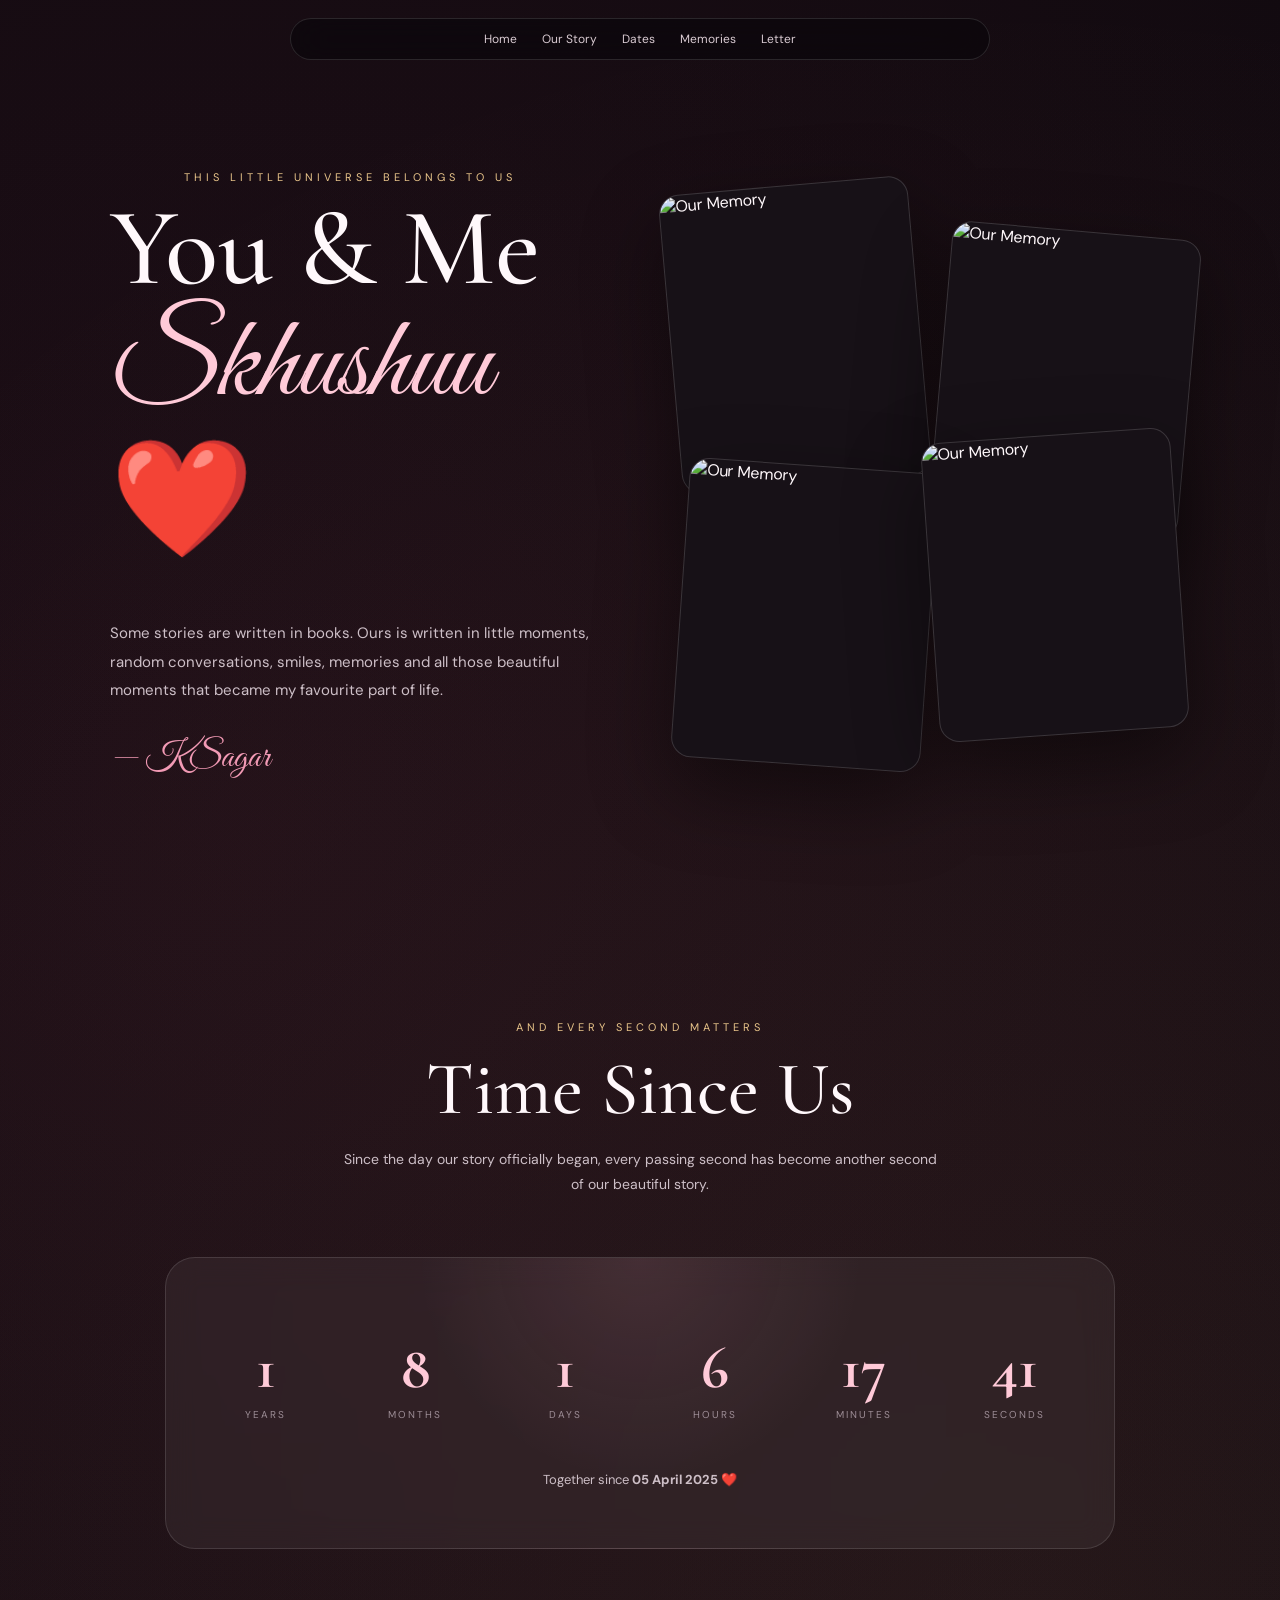
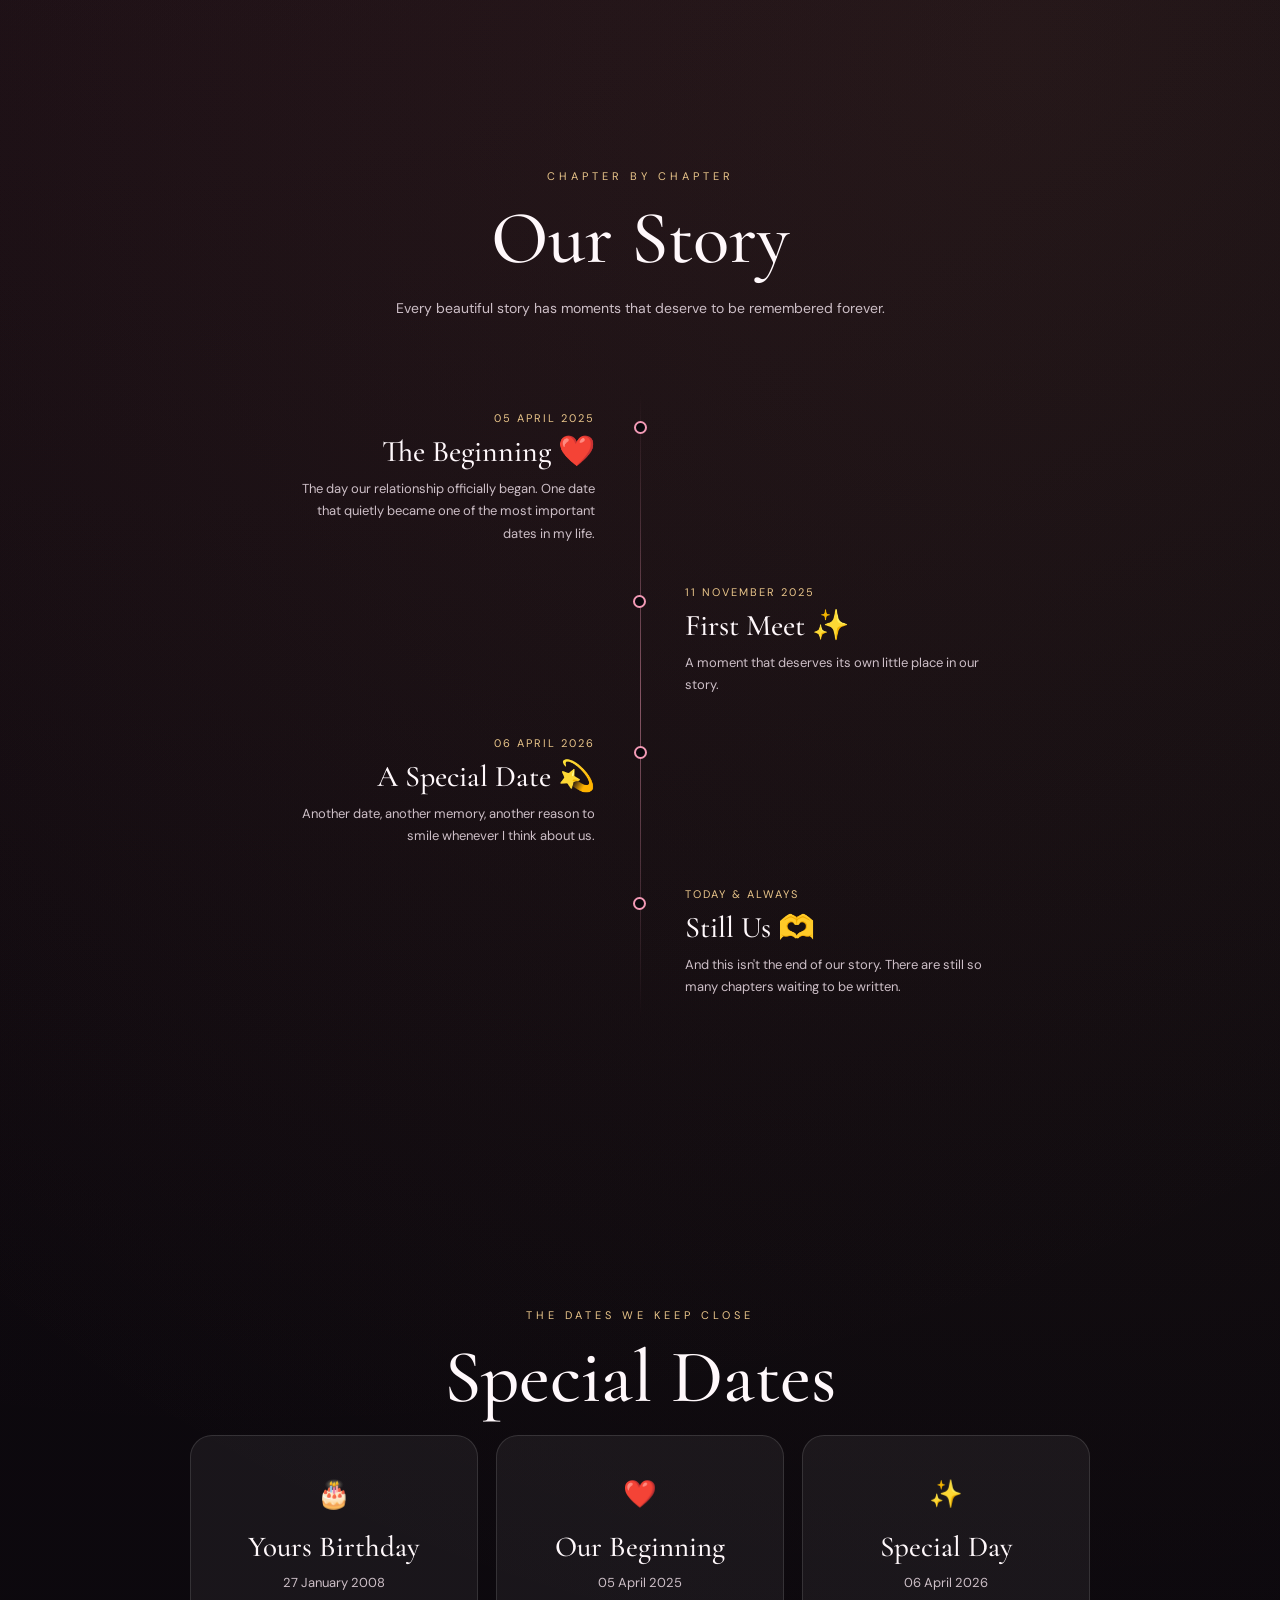
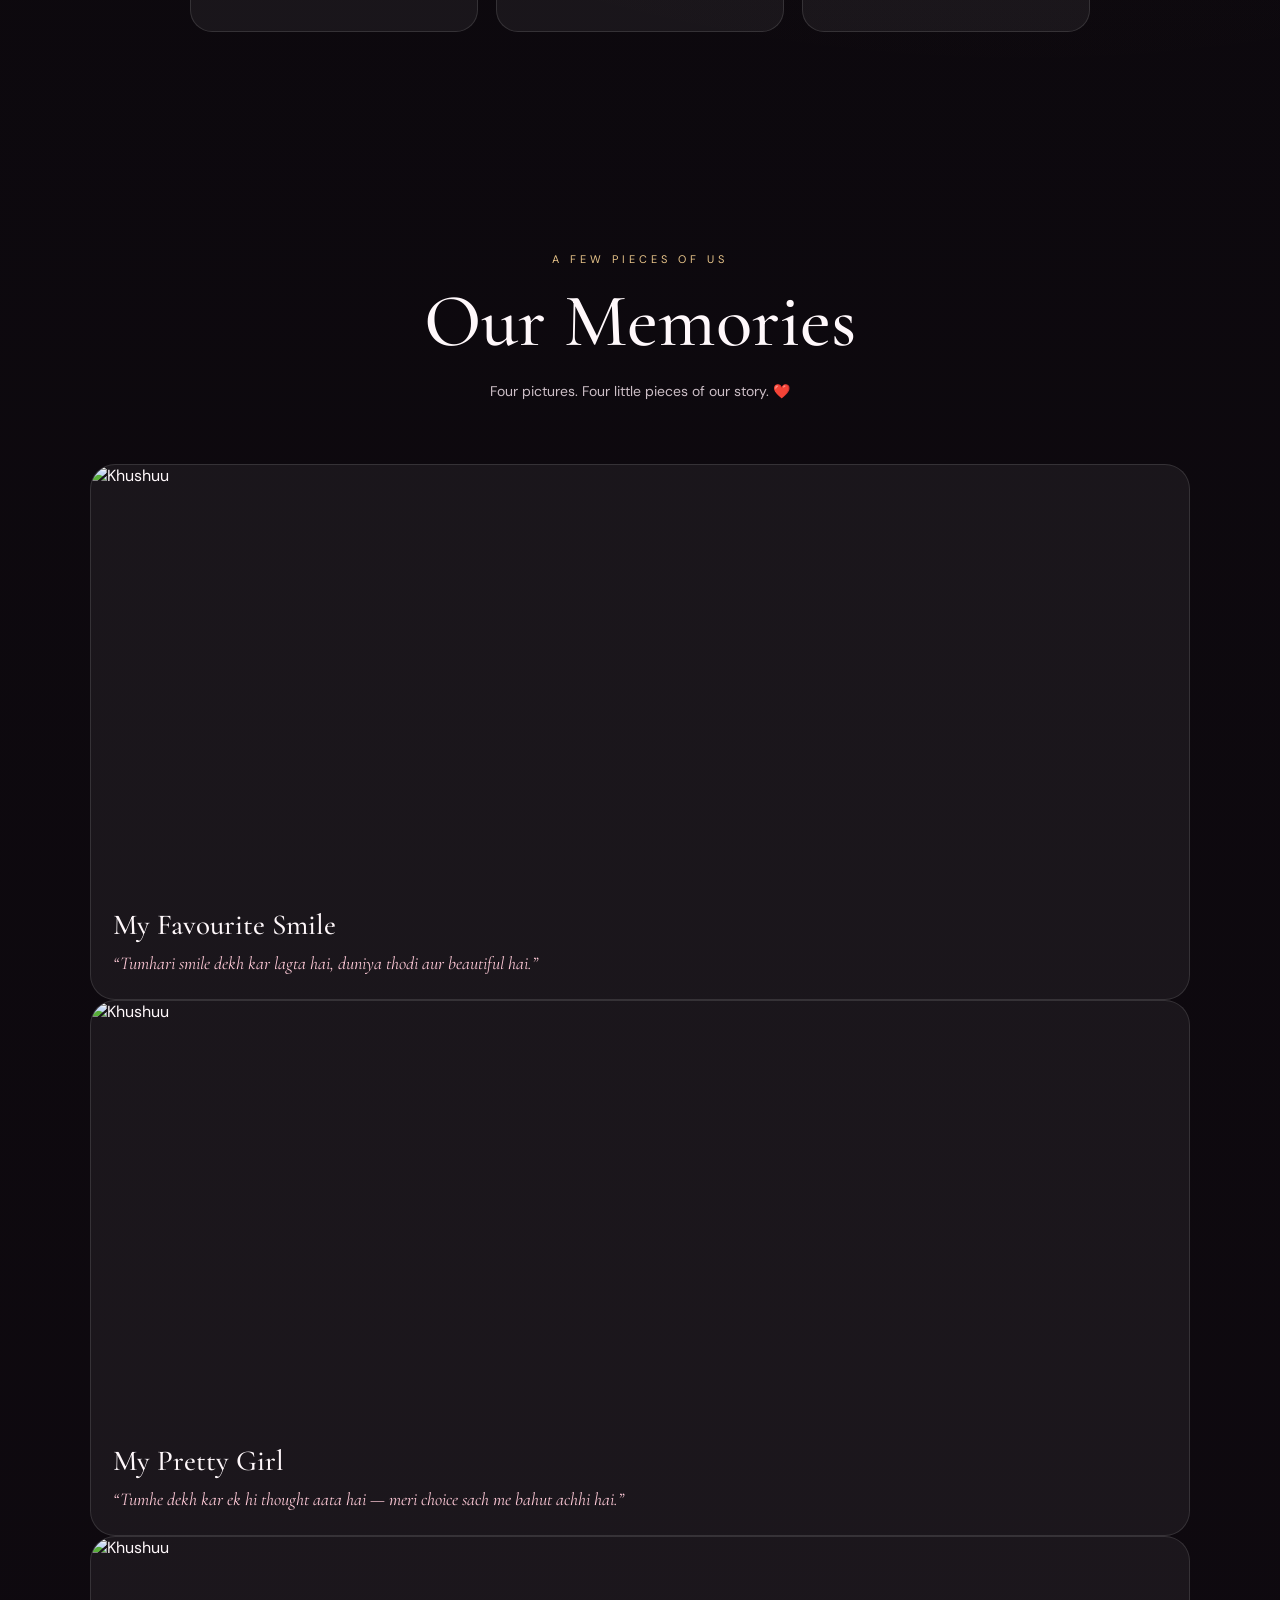
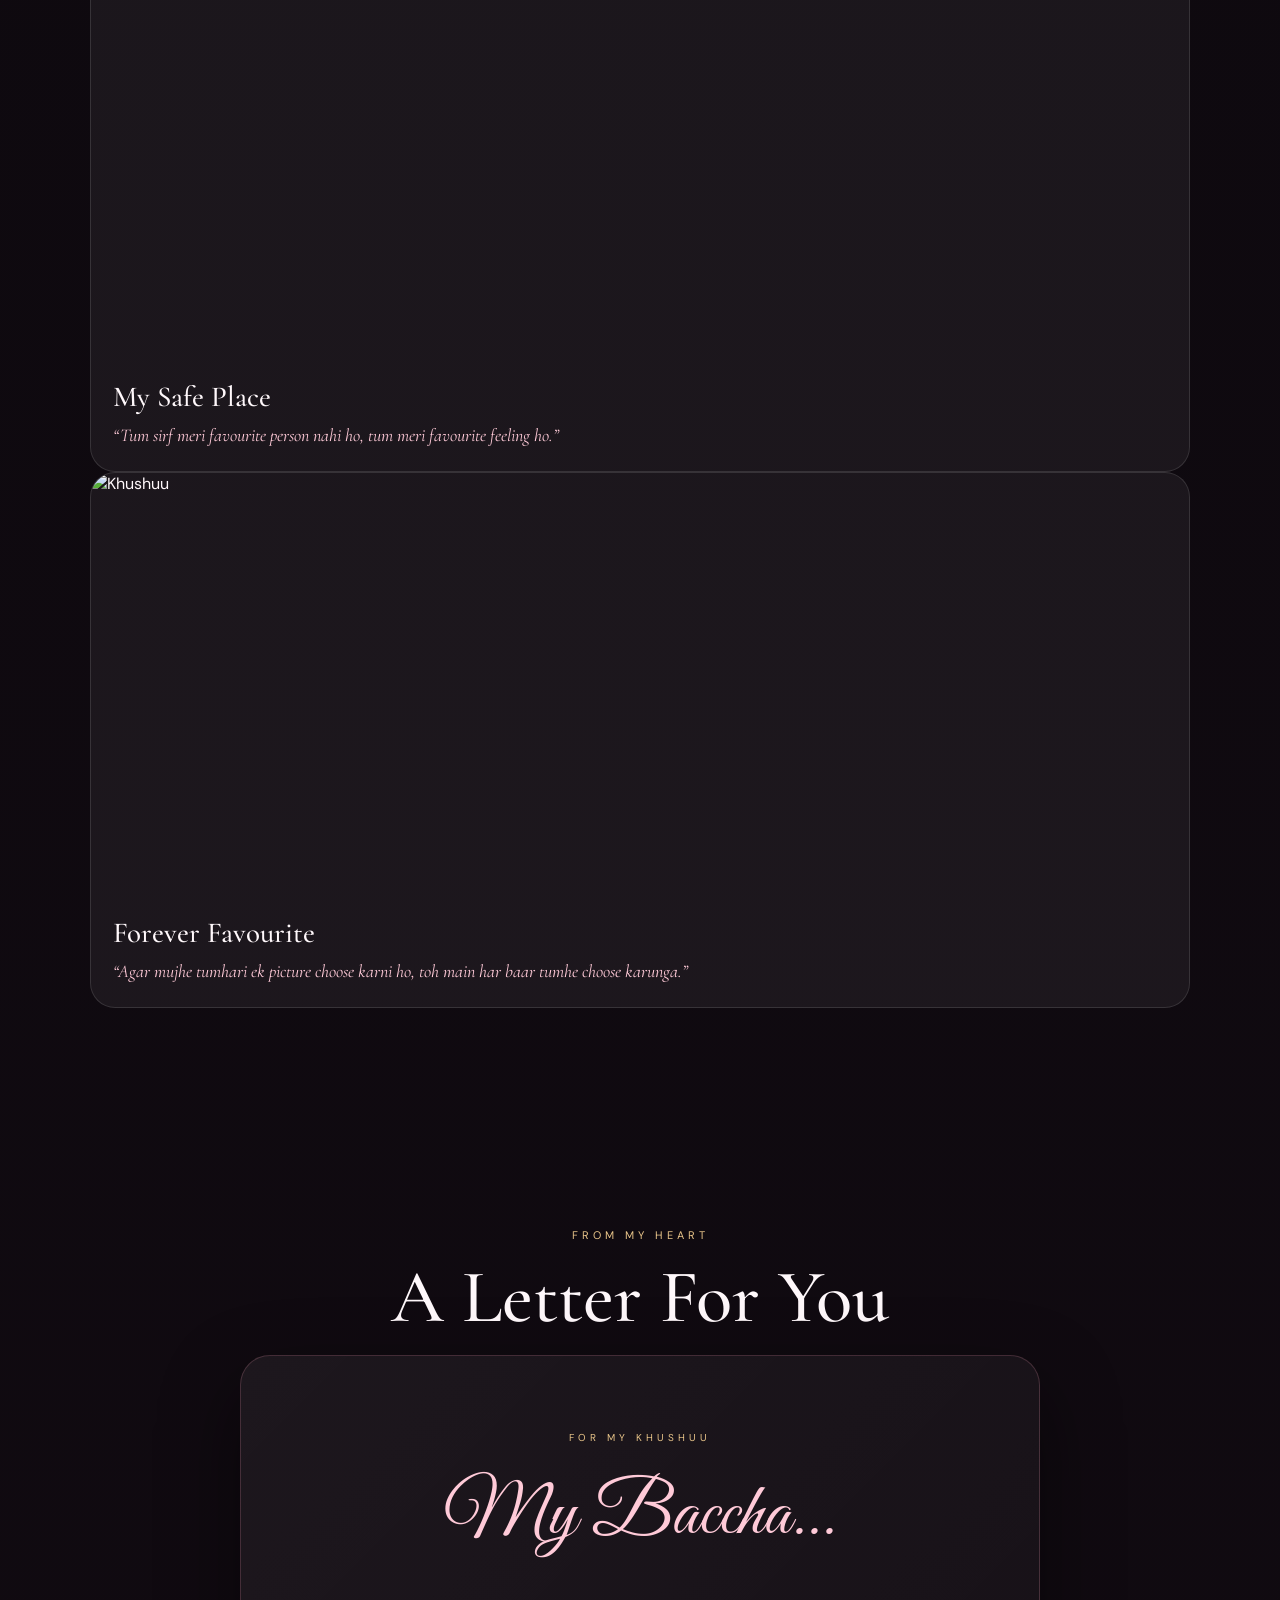
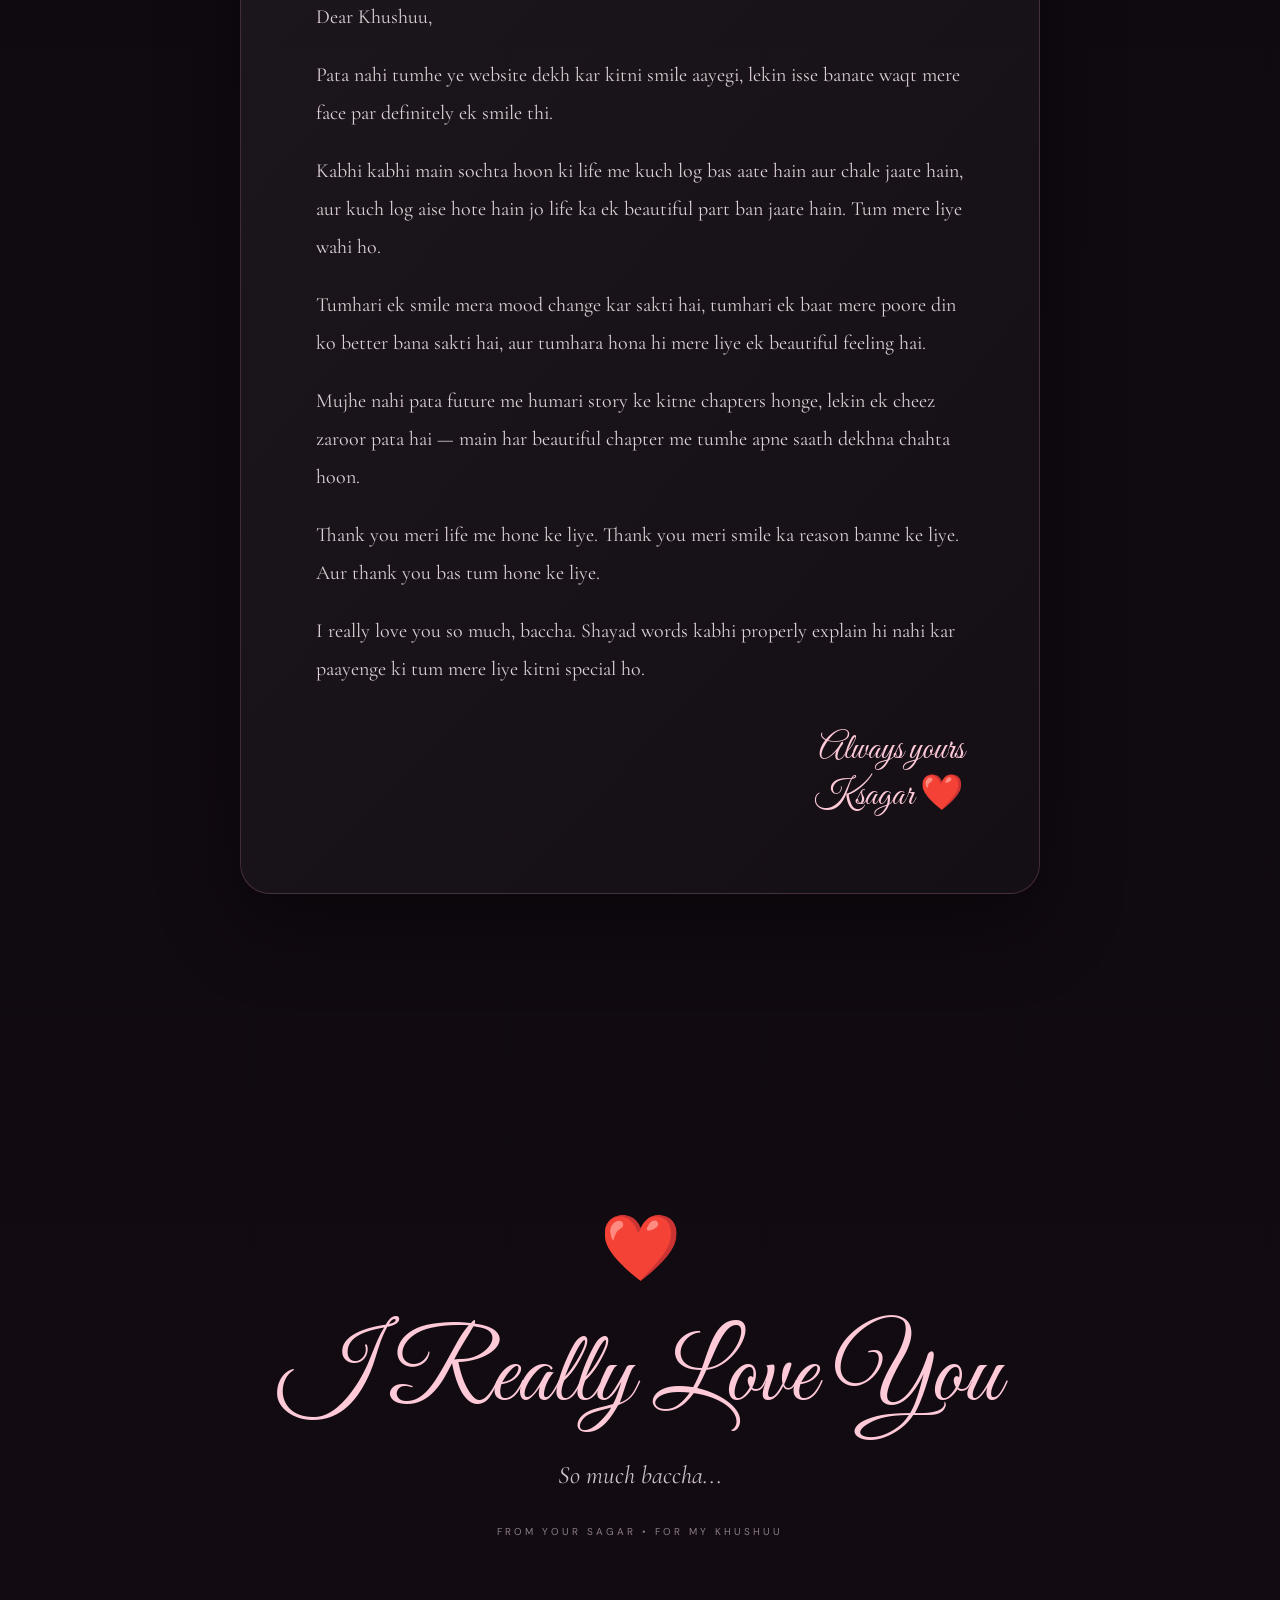
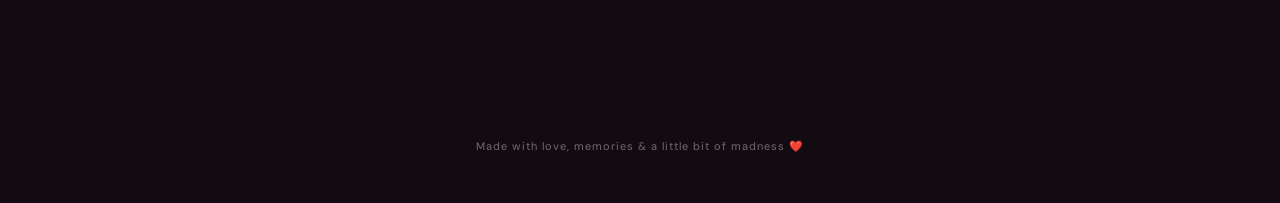
==== index.html @ 56906d55 "Add files via upload" ====
<!DOCTYPE html>
<html lang="en">
<head>
    <meta charset="UTF-8">
    <meta name="viewport" content="width=device-width, initial-scale=1.0">

    <title>For My Khushuu ❤️</title>

    <link rel="preconnect" href="https://fonts.googleapis.com">
    <link rel="preconnect" href="https://fonts.gstatic.com" crossorigin>

    <link href="https://fonts.googleapis.com/css2?family=Cormorant+Garamond:wght@400;500;600;700&family=DM+Sans:wght@300;400;500;600&family=Great+Vibes&display=swap" rel="stylesheet">

    <link rel="stylesheet" href="style.css">
</head>

<body>

    <!-- Opening Screen -->
    <div id="opening">

        <div class="opening-content">

            <div class="small-line">
                A little surprise for you
            </div>

            <h1>For My Khushuu</h1>

            <p>From your Sagar ❤️</p>

            <div class="opening-heart">
                ♥
            </div>

            <small>
                Made with all my heart...
            </small>

        </div>

    </div>


    <!-- Floating Hearts -->
    <div id="hearts"></div>


    <!-- Navigation -->
    <nav>

        <a href="#home">Home</a>
        <a href="#story">Our Story</a>
        <a href="#dates">Dates</a>
        <a href="#memories">Memories</a>
        <a href="#letter">Letter</a>

    </nav>


    <!-- HERO -->
    <section class="hero" id="home">

        <div class="container hero-grid">

            <div class="hero-text">

                <div class="eyebrow">
                    This little universe belongs to us
                </div>

                <h2>
                    You & Me
                    <span>Skhushuu ❤️</span>
                </h2>

                <p>
                    Some stories are written in books.
                    Ours is written in little moments,
                    random conversations, smiles, memories
                    and all those beautiful moments that
                    became my favourite part of life.
                </p>

                <div class="signature">
                    — KSagar
                </div>

            </div>


            <!-- Four Photos -->
            <div class="photo-collage">

                <div class="photo-card photo-one">
                    <img src="photo1.jpg" alt="Our Memory">
                </div>

                <div class="photo-card photo-two">
                    <img src="photo2.jpg" alt="Our Memory">
                </div>

                <div class="photo-card photo-three">
                    <img src="photo3.jpg" alt="Our Memory">
                </div>

                <div class="photo-card photo-four">
                    <img src="photo4.jpg" alt="Our Memory">
                </div>

            </div>

        </div>

    </section>


    <!-- COUNTER -->
    <section class="counter-section">

        <div class="container">

            <div class="eyebrow">
                And every second matters
            </div>

            <h2 class="section-title">
                Time Since Us
            </h2>

            <p class="section-description">
                Since the day our story officially began,
                every passing second has become another
                second of our beautiful story.
            </p>


            <div class="counter-box">

                <div class="counter">

                    <div class="counter-item">
                        <strong id="years">0</strong>
                        <span>Years</span>
                    </div>

                    <div class="counter-item">
                        <strong id="months">0</strong>
                        <span>Months</span>
                    </div>

                    <div class="counter-item">
                        <strong id="days">0</strong>
                        <span>Days</span>
                    </div>

                    <div class="counter-item">
                        <strong id="hours">0</strong>
                        <span>Hours</span>
                    </div>

                    <div class="counter-item">
                        <strong id="minutes">0</strong>
                        <span>Minutes</span>
                    </div>

                    <div class="counter-item">
                        <strong id="seconds">0</strong>
                        <span>Seconds</span>
                    </div>

                </div>

                <p class="counter-date">
                    Together since <b>05 April 2025</b> ❤️
                </p>

            </div>

        </div>

    </section>


    <!-- OUR STORY -->
    <section id="story">

        <div class="container">

            <div class="eyebrow">
                Chapter by chapter
            </div>

            <h2 class="section-title">
                Our Story
            </h2>

            <p class="section-description">
                Every beautiful story has moments that
                deserve to be remembered forever.
            </p>


            <div class="timeline">


                <div class="timeline-item">

                    <div class="timeline-dot"></div>

                    <div class="timeline-date">
                        05 April 2025
                    </div>

                    <h3>
                        The Beginning ❤️
                    </h3>

                    <p>
                        The day our relationship officially
                        began. One date that quietly became
                        one of the most important dates
                        in my life.
                    </p>

                </div>


                <div class="timeline-item">

                    <div class="timeline-dot"></div>

                    <div class="timeline-date">
                        11 November 2025
                    </div>

                    <h3>
                        First Meet ✨
                    </h3>

                    <p>
                        A moment that deserves its own
                        little place in our story.
                    </p>

                </div>


                <div class="timeline-item">

                    <div class="timeline-dot"></div>

                    <div class="timeline-date">
                        06 April 2026
                    </div>

                    <h3>
                        A Special Date 💫
                    </h3>

                    <p>
                        Another date, another memory,
                        another reason to smile whenever
                        I think about us.
                    </p>

                </div>


                <div class="timeline-item">

                    <div class="timeline-dot"></div>

                    <div class="timeline-date">
                        Today & Always
                    </div>

                    <h3>
                        Still Us 🫶
                    </h3>

                    <p>
                        And this isn't the end of our story.
                        There are still so many chapters
                        waiting to be written.
                    </p>

                </div>

            </div>

        </div>

    </section>


    <!-- SPECIAL DATES -->
    <section id="dates">

        <div class="container">

            <div class="eyebrow">
                The dates we keep close
            </div>

            <h2 class="section-title">
                Special Dates
            </h2>


            <div class="dates-grid">


                <div class="date-card">

                    <div class="date-icon">
                        🎂
                    </div>

                    <h3>
                        Yours Birthday
                    </h3>

                    <p>
                        27 January 2008
                    </p>

                </div>


                <div class="date-card">

                    <div class="date-icon">
                        ❤️
                    </div>

                    <h3>
                        Our Beginning
                    </h3>

                    <p>
                        05 April 2025
                    </p>

                </div>


                <div class="date-card">

                    <div class="date-icon">
                        ✨
                    </div>

                    <h3>
                        Special Day
                    </h3>

                    <p>
                        06 April 2026
                    </p>

                </div>


            </div>

        </div>

    </section>


    <!-- MEMORIES -->
    <section id="memories">

        <div class="container">

            <div class="eyebrow">
                A few pieces of us
            </div>

            <h2 class="section-title">
                Our Memories
            </h2>

            <p class="section-description">
                Four pictures. Four little pieces of
                our story. ❤️
            </p>


            <div class="home-photos-grid">


                <div class="memory-card">

                    <img src="photo1.jpg" alt="Khushuu">

                    <div class="memory-content">

                        <h3>
                            My Favourite Smile
                        </h3>

                        <p>
                            “Tumhari smile dekh kar lagta hai,
                            duniya thodi aur beautiful hai.”
                        </p>

                    </div>

                </div>


                <div class="memory-card">

                    <img src="photo2.jpg" alt="Khushuu">

                    <div class="memory-content">

                        <h3>
                            My Pretty Girl
                        </h3>

                        <p>
                            “Tumhe dekh kar ek hi thought aata hai —
                            meri choice sach me bahut achhi hai.”
                        </p>

                    </div>

                </div>


                <div class="memory-card">

                    <img src="photo3.jpg" alt="Khushuu">

                    <div class="memory-content">

                        <h3>
                            My Safe Place
                        </h3>

                        <p>
                            “Tum sirf meri favourite person nahi ho,
                            tum meri favourite feeling ho.”
                        </p>

                    </div>

                </div>


                <div class="memory-card">

                    <img src="photo4.jpg" alt="Khushuu">

                    <div class="memory-content">

                        <h3>
                            Forever Favourite
                        </h3>

                        <p>
                            “Agar mujhe tumhari ek picture choose
                            karni ho, toh main har baar tumhe choose karunga.”
                        </p>

                    </div>

                </div>


            </div>

        </div>

    </section>


    <!-- LETTER -->
    <section id="letter" class="letter-section">

        <div class="container">

            <div class="eyebrow">
                From my heart
            </div>

            <h2 class="section-title">
                A Letter For You
            </h2>


            <div class="letter">

                <div class="letter-label">
                    For my Khushuu
                </div>

                <h2>
                    My Baccha...
                </h2>


                <div class="letter-body">

                    <p>
                        Dear Khushuu,
                    </p>

                    <p>
                        Pata nahi tumhe ye website dekh kar
                        kitni smile aayegi, lekin isse banate
                        waqt mere face par definitely ek smile thi.
                    </p>

                    <p>
                        Kabhi kabhi main sochta hoon ki life me
                        kuch log bas aate hain aur chale jaate hain,
                        aur kuch log aise hote hain jo life ka
                        ek beautiful part ban jaate hain.
                        Tum mere liye wahi ho.
                    </p>

                    <p>
                        Tumhari ek smile mera mood change kar sakti hai,
                        tumhari ek baat mere poore din ko better bana
                        sakti hai, aur tumhara hona hi mere liye
                        ek beautiful feeling hai.
                    </p>

                    <p>
                        Mujhe nahi pata future me humari story ke
                        kitne chapters honge, lekin ek cheez zaroor
                        pata hai — main har beautiful chapter me
                        tumhe apne saath dekhna chahta hoon.
                    </p>

                    <p>
                        Thank you meri life me hone ke liye.
                        Thank you meri smile ka reason banne ke liye.
                        Aur thank you bas tum hone ke liye.
                    </p>

                    <p>
                        I really love you so much, baccha.
                        Shayad words kabhi properly explain hi nahi
                        kar paayenge ki tum mere liye kitni special ho.
                    </p>

                </div>


                <div class="letter-ending">
                    Always yours<br>
                    Ksagar ❤️
                </div>

            </div>

        </div>

    </section>


    <!-- FINAL -->
    <section class="final">

        <div>

            <div class="final-heart">
                ❤️
            </div>

            <h2>
                I Really Love You
            </h2>

            <p>
                So much baccha...
            </p>

            <small>
                From your Sagar • For my Khushuu
            </small>

        </div>

    </section>


    <footer>
        Made with love, memories & a little bit of madness ❤️
    </footer>


    <script src="script.js"></script>

</body>
</html>
---- style.css ----
:root {
    --bg: #09070b;
    --bg2: #120b12;
    --card: rgba(255,255,255,.055);
    --border: rgba(255,255,255,.12);
    --text: #fff8fb;
    --muted: #cdbfc7;
    --rose: #f29ab5;
    --rose-light: #ffcad8;
    --gold: #e9c58a;
}

* {
    margin: 0;
    padding: 0;
    box-sizing: border-box;
}

html {
    scroll-behavior: smooth;
}

body {
    background:
        radial-gradient(circle at 20% 10%, rgba(190,70,110,.12), transparent 30%),
        radial-gradient(circle at 80% 20%, rgba(231,174,112,.08), transparent 25%),
        linear-gradient(180deg, var(--bg), var(--bg2));

    color: var(--text);
    font-family: "DM Sans", sans-serif;
    overflow-x: hidden;
}


/* ================= OPENING ================= */

#opening {
    position: fixed;
    inset: 0;
    z-index: 9999;

    display: flex;
    align-items: center;
    justify-content: center;

    text-align: center;

    background:
        radial-gradient(circle at center,
        rgba(160,50,90,.16),
        transparent 40%),
        #080609;

    transition:
        opacity 1.3s ease,
        visibility 1.3s ease;
}

#opening.hide {
    opacity: 0;
    visibility: hidden;
    pointer-events: none;
}

.opening-content {
    animation: openingIn 1.8s ease;
}

.small-line {
    color: var(--gold);
    font-size: 11px;
    letter-spacing: 5px;
    text-transform: uppercase;
    margin-bottom: 25px;
}

.opening-content h1 {
    font-family: "Great Vibes", cursive;
    font-size: clamp(55px, 12vw, 95px);
    font-weight: 400;
    color: var(--rose-light);
    text-shadow: 0 0 40px rgba(242,154,181,.4);
}

.opening-content p {
    font-family: "Cormorant Garamond", serif;
    font-size: 30px;
    font-style: italic;
    color: var(--muted);
}

.opening-heart {
    width: 65px;
    height: 65px;

    border: 1px solid rgba(255,255,255,.2);
    border-radius: 50%;

    display: grid;
    place-items: center;

    margin: 35px auto;

    font-size: 25px;

    animation: heartbeat 1.5s infinite;
}

.opening-content small {
    color: #8d7d86;
    letter-spacing: 2px;
}


@keyframes openingIn {

    from {
        opacity: 0;
        transform: translateY(30px);
    }

    to {
        opacity: 1;
        transform: translateY(0);
    }

}


@keyframes heartbeat {

    0%,100% {
        transform: scale(1);
    }

    15% {
        transform: scale(1.15);
    }

    30% {
        transform: scale(1);
    }

    45% {
        transform: scale(1.1);
    }

}


/* ================= FLOATING HEARTS ================= */

#hearts {
    position: fixed;
    inset: 0;
    pointer-events: none;
    overflow: hidden;
    z-index: 2;
}

.heart {
    position: absolute;
    bottom: -50px;
    color: rgba(255,170,195,.4);

    animation: floatHeart linear infinite;
}

@keyframes floatHeart {

    0% {
        transform: translateY(0);
        opacity: 0;
    }

    15% {
        opacity: .7;
    }

    85% {
        opacity: .35;
    }

    100% {
        transform: translateY(-110vh) rotate(25deg);
        opacity: 0;
    }

}


/* ================= NAV ================= */

nav {
    position: fixed;

    top: 18px;
    left: 50%;
    transform: translateX(-50%);

    z-index: 100;

    width: min(92%, 700px);

    display: flex;
    justify-content: center;
    gap: 25px;

    padding: 12px 18px;

    border: 1px solid var(--border);
    border-radius: 100px;

    background: rgba(10,7,11,.65);

    backdrop-filter: blur(18px);
}

nav a {
    color: #d9cbd2;
    text-decoration: none;
    font-size: 12px;
    transition: .3s;
}

nav a:hover {
    color: var(--rose-light);
}


/* ================= GENERAL ================= */

section {
    position: relative;
    z-index: 3;
    padding: 110px 20px;
}

.container {
    width: min(1100px, 100%);
    margin: auto;
}

.eyebrow {
    text-align: center;

    color: var(--gold);

    text-transform: uppercase;
    letter-spacing: 4px;

    font-size: 11px;

    margin-bottom: 18px;
}

.section-title {
    text-align: center;

    font-family: "Cormorant Garamond", serif;

    font-size: clamp(45px, 8vw, 75px);

    font-weight: 500;

    line-height: 1;

    margin-bottom: 20px;
}

.section-description {
    max-width: 600px;

    margin: 0 auto 60px;

    text-align: center;

    color: var(--muted);

    font-size: 14px;

    line-height: 1.8;
}


/* ================= HERO ================= */

.hero {
    min-height: 100vh;

    display: flex;
    align-items: center;

    padding-top: 150px;
}

.hero-grid {
    display: grid;

    grid-template-columns: 1fr 1fr;

    gap: 60px;

    align-items: center;
}

.hero-text {
    padding: 20px;
}

.hero-text h2 {
    font-family: "Cormorant Garamond", serif;

    font-size: clamp(65px, 9vw, 110px);

    font-weight: 500;

    line-height: .85;

    margin-bottom: 35px;
}

.hero-text h2 span {
    display: block;

    color: var(--rose-light);

    font-family: "Great Vibes", cursive;

    font-size: 1.05em;

    line-height: 1.25;
}

.hero-text > p {
    max-width: 480px;

    color: var(--muted);

    line-height: 1.9;

    font-size: 15px;
}

.signature {
    margin-top: 30px;

    font-family: "Great Vibes", cursive;

    color: var(--rose);

    font-size: 36px;
}


/* ================= PHOTO COLLAGE ================= */

.photo-collage {
    position: relative;

    height: 580px;
}

.photo-card {
    position: absolute;

    width: 48%;
    height: 300px;

    overflow: hidden;

    border-radius: 20px;

    border: 1px solid rgba(255,255,255,.15);

    background: #171117;

    box-shadow: 0 30px 80px rgba(0,0,0,.45);

    transition: .5s;
}

.photo-card:hover {
    transform: rotate(0deg) scale(1.04) !important;
    z-index: 10;
}

.photo-card img {
    width: 100%;
    height: 100%;

    object-fit: cover;

    display: block;
}

.photo-one {
    top: 0;
    left: 0;
    transform: rotate(-5deg);
}

.photo-two {
    top: 45px;
    right: 0;
    transform: rotate(5deg);
}

.photo-three {
    bottom: 0;
    left: 2%;
    transform: rotate(4deg);
}

.photo-four {
    bottom: 30px;
    right: 2%;
    transform: rotate(-4deg);
}


/* ================= COUNTER ================= */

.counter-box {
    max-width: 950px;

    margin: auto;

    padding: 60px 30px;

    border: 1px solid var(--border);

    border-radius: 30px;

    background:
        radial-gradient(
            circle at 50% 0%,
            rgba(242,154,181,.1),
            transparent 40%
        ),
        var(--card);

    backdrop-filter: blur(15px);
}

.counter {
    display: grid;

    grid-template-columns: repeat(6,1fr);

    gap: 10px;
}

.counter-item {
    text-align: center;

    padding: 20px 5px;
}

.counter-item strong {
    display: block;

    font-family: "Cormorant Garamond", serif;

    font-size: clamp(35px, 6vw, 60px);

    color: var(--rose-light);

    line-height: 1;
}

.counter-item span {
    display: block;

    margin-top: 10px;

    color: #9e8e97;

    font-size: 10px;

    text-transform: uppercase;

    letter-spacing: 2px;
}

.counter-date {
    text-align: center;

    color: var(--muted);

    font-size: 13px;

    margin-top: 30px;
}


/* ================= TIMELINE ================= */

.timeline {
    position: relative;

    max-width: 800px;

    margin: 70px auto;
}

.timeline::before {
    content: "";

    position: absolute;

    left: 50%;

    top: 0;
    bottom: 0;

    width: 1px;

    background:
        linear-gradient(
            transparent,
            rgba(242,154,181,.5),
            transparent
        );
}

.timeline-item {
    position: relative;

    width: 50%;

    padding: 20px 45px;
}

.timeline-item:nth-child(even) {
    margin-left: 50%;
}

.timeline-item:nth-child(odd) {
    text-align: right;
}

.timeline-dot {
    position: absolute;

    top: 30px;

    width: 13px;
    height: 13px;

    border: 2px solid var(--rose);

    background: var(--bg);

    border-radius: 50%;
}

.timeline-item:nth-child(odd) .timeline-dot {
    right: -7px;
}

.timeline-item:nth-child(even) .timeline-dot {
    left: -7px;
}

.timeline-date {
    color: var(--gold);

    font-size: 11px;

    letter-spacing: 2px;

    text-transform: uppercase;

    margin-bottom: 8px;
}

.timeline-item h3 {
    font-family: "Cormorant Garamond", serif;

    font-size: 30px;

    font-weight: 500;

    margin-bottom: 8px;
}

.timeline-item p {
    color: var(--muted);

    font-size: 13px;

    line-height: 1.7;
}


/* ================= DATES ================= */

.dates-grid {
    max-width: 900px;

    margin: auto;

    display: grid;

    grid-template-columns: repeat(3,1fr);

    gap: 18px;
}

.date-card {
    padding: 40px 25px;

    text-align: center;

    border: 1px solid var(--border);

    border-radius: 22px;

    background: var(--card);

    transition: .4s;
}

.date-card:hover {
    transform: translateY(-8px);

    border-color: rgba(242,154,181,.4);
}

.date-icon {
    font-size: 27px;

    margin-bottom: 18px;
}

.date-card h3 {
    font-family: "Cormorant Garamond", serif;

    font-size: 29px;

    font-weight: 500;

    margin-bottom: 10px;
}

.date-card p {
    color: var(--muted);

    font-size: 13px;
}


/* ================= MEMORIES ================= */

.memories-grid {
    max-width: 950px;

    margin: auto;

    display: grid;

    grid-template-columns: repeat(2,1fr);

    gap: 30px;
}

.memory-card {
    overflow: hidden;

    border: 1px solid var(--border);

    border-radius: 25px;

    background: var(--card);

    transition: .5s;
}

.memory-card:hover {
    transform: translateY(-8px);

    box-shadow: 0 30px 80px rgba(0,0,0,.45);
}

.memory-card img {
    width: 100%;

    height: 420px;

    display: block;

    object-fit: cover;
}

.memory-content {
    padding: 22px;
}

.memory-content h3 {
    font-family: "Cormorant Garamond", serif;

    font-size: 29px;

    font-weight: 500;

    margin-bottom: 8px;
}

.memory-content p {
    color: var(--rose-light);

    font-family: "Cormorant Garamond", serif;

    font-size: 18px;

    font-style: italic;

    line-height: 1.5;
}


/* ================= LETTER ================= */

.letter-section {
    padding-bottom: 140px;
}

.letter {
    position: relative;

    max-width: 800px;

    margin: auto;

    padding: clamp(35px,7vw,75px);

    border: 1px solid rgba(242,154,181,.2);

    border-radius: 30px;

    background:
        linear-gradient(
            135deg,
            rgba(255,255,255,.055),
            rgba(255,255,255,.018)
        );

    box-shadow: 0 30px 80px rgba(0,0,0,.45);
}

.letter-label {
    color: var(--gold);

    text-align: center;

    text-transform: uppercase;

    letter-spacing: 4px;

    font-size: 10px;

    margin-bottom: 25px;
}

.letter > h2 {
    font-family: "Great Vibes", cursive;

    color: var(--rose-light);

    text-align: center;

    font-size: clamp(50px,9vw,75px);

    font-weight: 400;

    margin-bottom: 35px;
}

.letter-body {
    color: #ddd0d6;

    font-family: "Cormorant Garamond", serif;

    font-size: 20px;

    line-height: 1.9;
}

.letter-body p {
    margin-bottom: 20px;
}

.letter-ending {
    margin-top: 40px;

    text-align: right;

    color: var(--rose-light);

    font-family: "Great Vibes", cursive;

    font-size: 35px;
}


/* ================= FINAL ================= */

.final {
    min-height: 75vh;

    display: flex;

    align-items: center;

    justify-content: center;

    text-align: center;
}

.final-heart {
    font-size: 65px;

    animation: heartbeat 1.8s infinite;

    margin-bottom: 25px;
}

.final h2 {
    font-family: "Great Vibes", cursive;

    color: var(--rose-light);

    font-size: clamp(55px,10vw,100px);

    font-weight: 400;
}

.final p {
    margin-top: 20px;

    color: var(--muted);

    font-family: "Cormorant Garamond", serif;

    font-size: 25px;

    font-style: italic;
}

.final small {
    display: block;

    margin-top: 35px;

    color: #8d7c85;

    font-size: 10px;

    letter-spacing: 3px;

    text-transform: uppercase;
}


footer {
    text-align: center;

    color: #756871;

    padding: 30px 20px 50px;

    font-size: 11px;

    letter-spacing: 1px;
}


/* ================= MOBILE ================= */

@media(max-width:800px) {

    nav {
        gap: 15px;
    }

    nav a {
        font-size: 10px;
    }

    .hero {
        padding-top: 120px;
    }

    .hero-grid {
        grid-template-columns: 1fr;
    }

    .hero-text {
        text-align: center;
    }

    .hero-text > p {
        margin: auto;
    }

    .photo-collage {
        height: 520px;
    }

    .counter {
        grid-template-columns: repeat(3,1fr);
    }

    .dates-grid {
        grid-template-columns: 1fr;
    }

    .timeline::before {
        left: 8px;
    }

    .timeline-item,
    .timeline-item:nth-child(even) {
        width: 100%;

        margin-left: 0;

        padding-left: 40px;
        padding-right: 5px;

        text-align: left;
    }

    .timeline-item:nth-child(odd) .timeline-dot,
    .timeline-item:nth-child(even) .timeline-dot {
        left: 2px;
        right: auto;
    }

    .memories-grid {
        grid-template-columns: 1fr;
    }

}


@media(max-width:500px) {

    section {
        padding: 80px 15px;
    }

    nav {
        width: 95%;
        gap: 10px;
    }

    nav a {
        font-size: 9px;
    }

    .photo-collage {
        height: 430px;
    }

    .photo-card {
        height: 220px;
    }

    .counter {
        grid-template-columns: repeat(2,1fr);
    }

    .counter-box {
        padding: 40px 15px;
    }

    .memory-card img {
        height: 380px;
    }

    .letter {
        padding: 35px 25px;
    }

    .letter-body {
        font-size: 18px;
    }

}
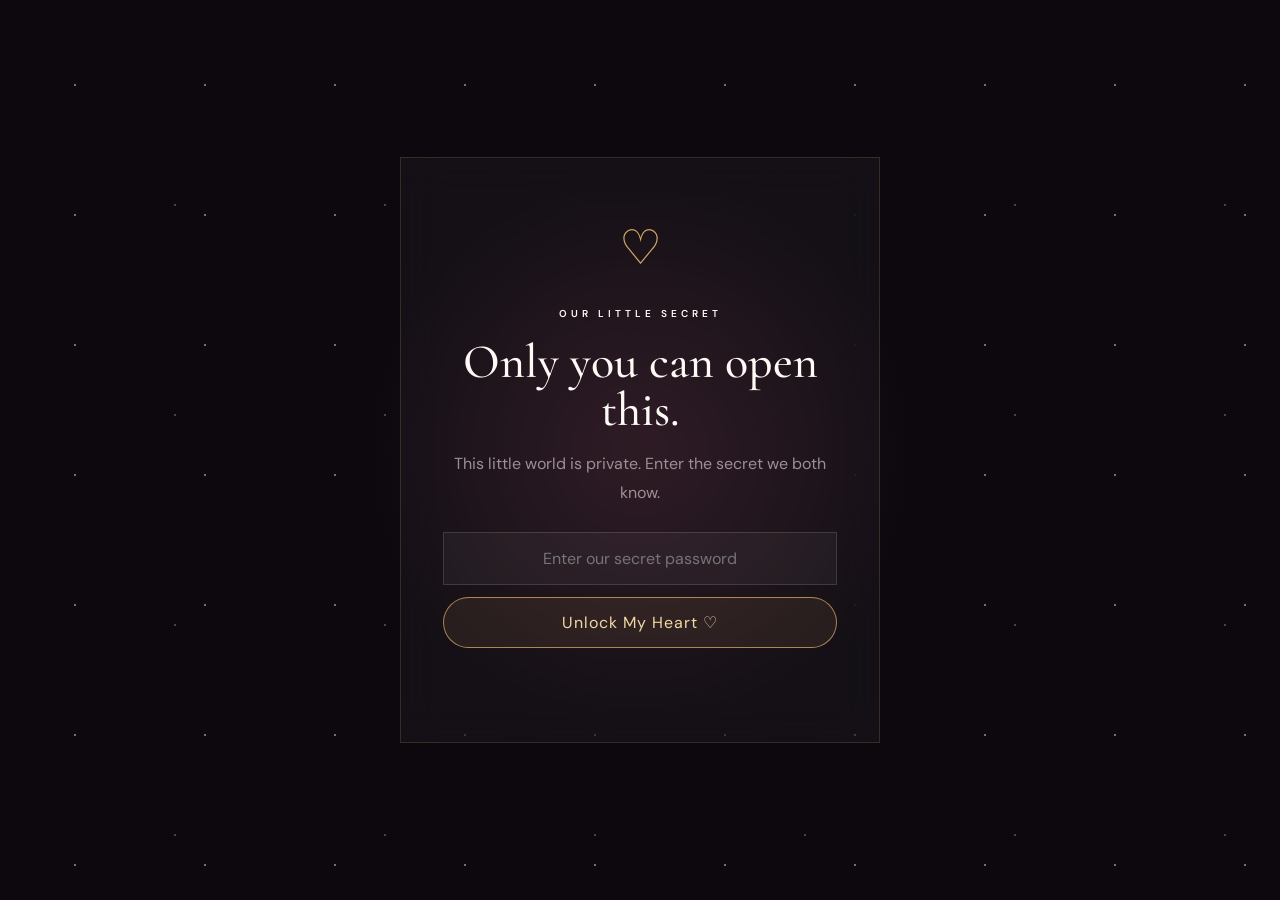
==== commit f4ee4d17: "Add files via upload" ====
--- a/index.html
+++ b/index.html
@@ -1,601 +1,292 @@
-<!DOCTYPE html>
-<html lang="en">
-<head>
-    <meta charset="UTF-8">
-    <meta name="viewport" content="width=device-width, initial-scale=1.0">
-
-    <title>For My Khushuu ❤️</title>
-
-    <link rel="preconnect" href="https://fonts.googleapis.com">
-    <link rel="preconnect" href="https://fonts.gstatic.com" crossorigin>
-
-    <link href="https://fonts.googleapis.com/css2?family=Cormorant+Garamond:wght@400;500;600;700&family=DM+Sans:wght@300;400;500;600&family=Great+Vibes&display=swap" rel="stylesheet">
-
-    <link rel="stylesheet" href="style.css">
-</head>
-
-<body>
-
-    <!-- Opening Screen -->
-    <div id="opening">
-
-        <div class="opening-content">
-
-            <div class="small-line">
-                A little surprise for you
-            </div>
-
-            <h1>For My Khushuu</h1>
-
-            <p>From your Sagar ❤️</p>
-
-            <div class="opening-heart">
-                ♥
-            </div>
-
-            <small>
-                Made with all my heart...
-            </small>
-
-        </div>
-
-    </div>
-
-
-    <!-- Floating Hearts -->
-    <div id="hearts"></div>
-
-
-    <!-- Navigation -->
-    <nav>
-
-        <a href="#home">Home</a>
-        <a href="#story">Our Story</a>
-        <a href="#dates">Dates</a>
-        <a href="#memories">Memories</a>
-        <a href="#letter">Letter</a>
-
-    </nav>
-
-
-    <!-- HERO -->
-    <section class="hero" id="home">
-
-        <div class="container hero-grid">
-
-            <div class="hero-text">
-
-                <div class="eyebrow">
-                    This little universe belongs to us
-                </div>
-
-                <h2>
-                    You & Me
-                    <span>Skhushuu ❤️</span>
-                </h2>
-
-                <p>
-                    Some stories are written in books.
-                    Ours is written in little moments,
-                    random conversations, smiles, memories
-                    and all those beautiful moments that
-                    became my favourite part of life.
-                </p>
-
-                <div class="signature">
-                    — KSagar
-                </div>
-
-            </div>
-
-
-            <!-- Four Photos -->
-            <div class="photo-collage">
-
-                <div class="photo-card photo-one">
-                    <img src="photo1.jpg" alt="Our Memory">
-                </div>
-
-                <div class="photo-card photo-two">
-                    <img src="photo2.jpg" alt="Our Memory">
-                </div>
-
-                <div class="photo-card photo-three">
-                    <img src="photo3.jpg" alt="Our Memory">
-                </div>
-
-                <div class="photo-card photo-four">
-                    <img src="photo4.jpg" alt="Our Memory">
-                </div>
-
-            </div>
-
-        </div>
-
-    </section>
-
-
-    <!-- COUNTER -->
-    <section class="counter-section">
-
-        <div class="container">
-
-            <div class="eyebrow">
-                And every second matters
-            </div>
-
-            <h2 class="section-title">
-                Time Since Us
-            </h2>
-
-            <p class="section-description">
-                Since the day our story officially began,
-                every passing second has become another
-                second of our beautiful story.
-            </p>
-
-
-            <div class="counter-box">
-
-                <div class="counter">
-
-                    <div class="counter-item">
-                        <strong id="years">0</strong>
-                        <span>Years</span>
-                    </div>
-
-                    <div class="counter-item">
-                        <strong id="months">0</strong>
-                        <span>Months</span>
-                    </div>
-
-                    <div class="counter-item">
-                        <strong id="days">0</strong>
-                        <span>Days</span>
-                    </div>
-
-                    <div class="counter-item">
-                        <strong id="hours">0</strong>
-                        <span>Hours</span>
-                    </div>
-
-                    <div class="counter-item">
-                        <strong id="minutes">0</strong>
-                        <span>Minutes</span>
-                    </div>
-
-                    <div class="counter-item">
-                        <strong id="seconds">0</strong>
-                        <span>Seconds</span>
-                    </div>
-
-                </div>
-
-                <p class="counter-date">
-                    Together since <b>05 April 2025</b> ❤️
-                </p>
-
-            </div>
-
-        </div>
-
-    </section>
-
-
-    <!-- OUR STORY -->
-    <section id="story">
-
-        <div class="container">
-
-            <div class="eyebrow">
-                Chapter by chapter
-            </div>
-
-            <h2 class="section-title">
-                Our Story
-            </h2>
-
-            <p class="section-description">
-                Every beautiful story has moments that
-                deserve to be remembered forever.
-            </p>
-
-
-            <div class="timeline">
-
-
-                <div class="timeline-item">
-
-                    <div class="timeline-dot"></div>
-
-                    <div class="timeline-date">
-                        05 April 2025
-                    </div>
-
-                    <h3>
-                        The Beginning ❤️
-                    </h3>
-
-                    <p>
-                        The day our relationship officially
-                        began. One date that quietly became
-                        one of the most important dates
-                        in my life.
-                    </p>
-
-                </div>
-
-
-                <div class="timeline-item">
-
-                    <div class="timeline-dot"></div>
-
-                    <div class="timeline-date">
-                        11 November 2025
-                    </div>
-
-                    <h3>
-                        First Meet ✨
-                    </h3>
-
-                    <p>
-                        A moment that deserves its own
-                        little place in our story.
-                    </p>
-
-                </div>
-
-
-                <div class="timeline-item">
-
-                    <div class="timeline-dot"></div>
-
-                    <div class="timeline-date">
-                        06 April 2026
-                    </div>
-
-                    <h3>
-                        A Special Date 💫
-                    </h3>
-
-                    <p>
-                        Another date, another memory,
-                        another reason to smile whenever
-                        I think about us.
-                    </p>
-
-                </div>
-
-
-                <div class="timeline-item">
-
-                    <div class="timeline-dot"></div>
-
-                    <div class="timeline-date">
-                        Today & Always
-                    </div>
-
-                    <h3>
-                        Still Us 🫶
-                    </h3>
-
-                    <p>
-                        And this isn't the end of our story.
-                        There are still so many chapters
-                        waiting to be written.
-                    </p>
-
-                </div>
-
-            </div>
-
-        </div>
-
-    </section>
-
-
-    <!-- SPECIAL DATES -->
-    <section id="dates">
-
-        <div class="container">
-
-            <div class="eyebrow">
-                The dates we keep close
-            </div>
-
-            <h2 class="section-title">
-                Special Dates
-            </h2>
-
-
-            <div class="dates-grid">
-
-
-                <div class="date-card">
-
-                    <div class="date-icon">
-                        🎂
-                    </div>
-
-                    <h3>
-                        Yours Birthday
-                    </h3>
-
-                    <p>
-                        27 January 2008
-                    </p>
-
-                </div>
-
-
-                <div class="date-card">
-
-                    <div class="date-icon">
-                        ❤️
-                    </div>
-
-                    <h3>
-                        Our Beginning
-                    </h3>
-
-                    <p>
-                        05 April 2025
-                    </p>
-
-                </div>
-
-
-                <div class="date-card">
-
-                    <div class="date-icon">
-                        ✨
-                    </div>
-
-                    <h3>
-                        Special Day
-                    </h3>
-
-                    <p>
-                        06 April 2026
-                    </p>
-
-                </div>
-
-
-            </div>
-
-        </div>
-
-    </section>
-
-
-    <!-- MEMORIES -->
-    <section id="memories">
-
-        <div class="container">
-
-            <div class="eyebrow">
-                A few pieces of us
-            </div>
-
-            <h2 class="section-title">
-                Our Memories
-            </h2>
-
-            <p class="section-description">
-                Four pictures. Four little pieces of
-                our story. ❤️
-            </p>
-
-
-            <div class="home-photos-grid">
-
-
-                <div class="memory-card">
-
-                    <img src="photo1.jpg" alt="Khushuu">
-
-                    <div class="memory-content">
-
-                        <h3>
-                            My Favourite Smile
-                        </h3>
-
-                        <p>
-                            “Tumhari smile dekh kar lagta hai,
-                            duniya thodi aur beautiful hai.”
-                        </p>
-
-                    </div>
-
-                </div>
-
-
-                <div class="memory-card">
-
-                    <img src="photo2.jpg" alt="Khushuu">
-
-                    <div class="memory-content">
-
-                        <h3>
-                            My Pretty Girl
-                        </h3>
-
-                        <p>
-                            “Tumhe dekh kar ek hi thought aata hai —
-                            meri choice sach me bahut achhi hai.”
-                        </p>
-
-                    </div>
-
-                </div>
-
-
-                <div class="memory-card">
-
-                    <img src="photo3.jpg" alt="Khushuu">
-
-                    <div class="memory-content">
-
-                        <h3>
-                            My Safe Place
-                        </h3>
-
-                        <p>
-                            “Tum sirf meri favourite person nahi ho,
-                            tum meri favourite feeling ho.”
-                        </p>
-
-                    </div>
-
-                </div>
-
-
-                <div class="memory-card">
-
-                    <img src="photo4.jpg" alt="Khushuu">
-
-                    <div class="memory-content">
-
-                        <h3>
-                            Forever Favourite
-                        </h3>
-
-                        <p>
-                            “Agar mujhe tumhari ek picture choose
-                            karni ho, toh main har baar tumhe choose karunga.”
-                        </p>
-
-                    </div>
-
-                </div>
-
-
-            </div>
-
-        </div>
-
-    </section>
-
-
-    <!-- LETTER -->
-    <section id="letter" class="letter-section">
-
-        <div class="container">
-
-            <div class="eyebrow">
-                From my heart
-            </div>
-
-            <h2 class="section-title">
-                A Letter For You
-            </h2>
-
-
-            <div class="letter">
-
-                <div class="letter-label">
-                    For my Khushuu
-                </div>
-
-                <h2>
-                    My Baccha...
-                </h2>
-
-
-                <div class="letter-body">
-
-                    <p>
-                        Dear Khushuu,
-                    </p>
-
-                    <p>
-                        Pata nahi tumhe ye website dekh kar
-                        kitni smile aayegi, lekin isse banate
-                        waqt mere face par definitely ek smile thi.
-                    </p>
-
-                    <p>
-                        Kabhi kabhi main sochta hoon ki life me
-                        kuch log bas aate hain aur chale jaate hain,
-                        aur kuch log aise hote hain jo life ka
-                        ek beautiful part ban jaate hain.
-                        Tum mere liye wahi ho.
-                    </p>
-
-                    <p>
-                        Tumhari ek smile mera mood change kar sakti hai,
-                        tumhari ek baat mere poore din ko better bana
-                        sakti hai, aur tumhara hona hi mere liye
-                        ek beautiful feeling hai.
-                    </p>
-
-                    <p>
-                        Mujhe nahi pata future me humari story ke
-                        kitne chapters honge, lekin ek cheez zaroor
-                        pata hai — main har beautiful chapter me
-                        tumhe apne saath dekhna chahta hoon.
-                    </p>
-
-                    <p>
-                        Thank you meri life me hone ke liye.
-                        Thank you meri smile ka reason banne ke liye.
-                        Aur thank you bas tum hone ke liye.
-                    </p>
-
-                    <p>
-                        I really love you so much, baccha.
-                        Shayad words kabhi properly explain hi nahi
-                        kar paayenge ki tum mere liye kitni special ho.
-                    </p>
-
-                </div>
-
-
-                <div class="letter-ending">
-                    Always yours<br>
-                    Ksagar ❤️
-                </div>
-
-            </div>
-
-        </div>
-
-    </section>
-
-
-    <!-- FINAL -->
-    <section class="final">
-
-        <div>
-
-            <div class="final-heart">
-                ❤️
-            </div>
-
-            <h2>
-                I Really Love You
-            </h2>
-
-            <p>
-                So much baccha...
-            </p>
-
-            <small>
-                From your Sagar • For my Khushuu
-            </small>
-
-        </div>
-
-    </section>
-
-
-    <footer>
-        Made with love, memories & a little bit of madness ❤️
-    </footer>
-
-
-    <script src="script.js"></script>
-
-</body>
-</html>+<!DOCTYPE html>
+<html lang="en">
+<head>
+<meta charset="UTF-8">
+<meta name="viewport" content="width=device-width, initial-scale=1.0, viewport-fit=cover">
+<meta name="theme-color" content="#09070b">
+<title>For You Meri Jaan ❤️</title>
+<link rel="stylesheet" href="style.css">
+</head>
+<body>
+  <!-- Google tag (gtag.js) -->
+<script async src="https://www.googletagmanager.com/gtag/js?id=G-Z3XS2SYG51"></script>
+<script>
+  window.dataLayer = window.dataLayer || [];
+  function gtag(){dataLayer.push(arguments);}
+  gtag('js', new Date());
+
+  gtag('config', 'G-Z3XS2SYG51');
+</script>
+
+
+<!-- OPENING -->
+<div id="openingScreen" class="opening-screen">
+  <div class="opening-stars"></div>
+  <div class="opening-moon"></div>
+  <div class="opening-content">
+    <span class="tiny-line">A little universe, made for one girl</span>
+    <h1>For You<br><em>Meri Jaan</em> ♡</h1>
+    <p>Somewhere between the stars, I found my favourite person.</p>
+    <button id="enterBtn" class="gold-button">Enter Our Little World →</button>
+  </div>
+</div>
+
+<!-- PASSWORD -->
+<div id="passwordScreen" class="password-screen hidden">
+  <div class="password-stars"></div>
+  <div class="password-box">
+    <div class="password-heart">♡</div>
+    <span class="eyebrow">OUR LITTLE SECRET</span>
+    <h2>Only you can open this.</h2>
+    <p>This little world is private. Enter the secret we both know.</p>
+    <form id="passwordForm">
+      <input id="passwordInput" type="password" autocomplete="current-password"
+             placeholder="Enter our secret password" aria-label="Secret password">
+      <button id="unlockBtn" class="gold-button" type="submit">Unlock My Heart ♡</button>
+    </form>
+    <div id="passwordError" aria-live="polite"></div>
+  </div>
+</div>
+
+<div id="mainContent" class="hidden">
+
+  <!-- NAV -->
+  <header class="main-nav">
+    <a href="#home" class="nav-logo">For You <span>Meri Jaan</span> ♡</a>
+    <button class="nav-menu-btn" id="navMenuBtn" aria-label="Open menu">☰</button>
+    <nav class="nav-links" id="navLinks">
+      <a href="#home">Home</a>
+      <a href="#story">Our Story</a>
+      <a href="#our-time">Our Time</a>
+      <a href="#letter">Letter</a>
+      <a href="#surprises">Surprises</a>
+      <a href="#access">Explore</a>
+      <a href="thoughts.html" class="access-card">
+  <span class="access-icon">💭</span>
+  <span>
+    <small>WORDS FROM MY HEART</small>
+    <strong>Thoughts & Shayari</strong>
+  </span>
+  <b>→</b>
+</a>
+
+<a href="diary.html" class="access-card">
+  <span class="access-icon">📖</span>
+  <span>
+    <small>MY LITTLE JOURNAL</small>
+    <strong>My Diary</strong>
+  </span>
+  <b>→</b>
+</a>
+
+<a href="just-for-you.html" class="access-card">
+  <span class="access-icon">💌</span>
+  <span>
+    <small>ONLY FOR YOU</small>
+    <strong>Just For You</strong>
+  </span>
+  <b>→</b>
+</a>
+    </nav>
+    <button id="musicToggle" class="nav-music" aria-label="Play background music">♪</button>
+  </header>
+
+  <!-- HERO -->
+  <section id="home" class="hero-section">
+    <div class="hero-sky"><div class="stars stars-one"></div><div class="stars stars-two"></div><div class="shooting-star"></div></div>
+    <div class="hero-sun"></div>
+    <div class="hero-horizon"></div>
+    <div class="hero-moon"><span></span></div>
+    <div class="hero-copy reveal">
+      <span class="eyebrow">YOU ARE THE PERSON BETAA WHO BECAME MY HOME</span>
+      <h1>You are my<br><strong>favourite</strong><br>little universe.</h1>
+      <p>I don't know how the universe decided to bring you into my life, but every version of my future somehow looks better when you're in it.</p>
+      <a href="#story" class="scroll-down"><span>Scroll to our story</span> ↓</a>
+    </div>
+    <div class="hero-bottom-note"><span>20.09.2025</span><span>∞</span><span>US</span></div>
+  </section>
+
+  <!-- THOUGHT -->
+  <section class="cream-section intro-section">
+    <div class="section-label">01 — A THOUGHT</div>
+    <div class="intro-grid">
+      <p class="giant-thought reveal">“I Really Lovee Youuu Anshuuu Yaarrr......... You're the person i want to keep in my life”</p>
+      <div class="intro-side reveal">
+        <span class="handwritten">For my Motuu ♡</span>
+        <p>If I could put my feelings into the sky, the stars would still not be enough. So I made you a little universe instead.</p>
+        <span class="tiny-note">— from someone who got lucky</span>
+      </div>
+    </div>
+  </section>
+
+  <!-- STORY -->
+  <section id="story" class="timeline-section">
+    <div class="section-label">02 — OUR JOURNEY</div>
+    <div class="timeline-intro">
+      <div>
+        <span class="handwritten wine-text">A few pages of us</span>
+        <h2>Our little<br><em>story.</em></h2>
+      </div>
+      <p>Not every beautiful thing needs a reason. Some dates simply become part of your heart.</p>
+    </div>
+
+    <div class="timeline">
+      <article class="timeline-item reveal">
+        <div class="timeline-date">28 AUGUST 2025</div>
+        <div class="timeline-dot">💬</div>
+        <div class="timeline-content"><span>THE BEGINNING</span><h3>Our First Chat</h3><p>Pata nahi tha ki ek normal si conversation meri life ka itna beautiful part ban jayegi. ❤️</p></div>
+      </article>
+      <article class="timeline-item reveal">
+        <div class="timeline-date">20 SEPTEMBER 2025</div>
+        <div class="timeline-dot">❤️</div>
+        <div class="timeline-content"><span>THE DAY</span><h3>The Day We Became Us</h3><p>Ek din jo meri life ke sabse beautiful days mein hamesha rahega. 🥹</p></div>
+      </article>
+      <article class="timeline-item reveal">
+        <div class="timeline-date">23 APRIL 2026</div>
+        <div class="timeline-dot">🫶</div>
+        <div class="timeline-content"><span>A MEMORY</span><h3>Our First Meet</h3><p>Screen ke uss paar se real life tak... finally ek dusre ke saamne. ❤️</p></div>
+      </article>
+      <article class="timeline-item reveal">
+        <div class="timeline-date">11 JULY 2026</div>
+        <div class="timeline-dot">✨</div>
+        <div class="timeline-content"><span>A SPECIAL DAY</span><h3>A Special Day</h3><p>Kuch moments explain nahi hote, bas dil mein hamesha ke liye reh jaate hain.</p></div>
+      </article>
+      <article class="timeline-item reveal">
+        <div class="timeline-date">29 MAY</div>
+        <div class="timeline-dot">🎂</div>
+        <div class="timeline-content"><span>YOUR DAY</span><h3>Your Special Day</h3><p>Tumhara birthday mere liye bhi special hai, kyunki isi duniya mein tum ho. ❤️</p></div>
+      </article>
+    </div>
+  </section>
+
+  <!-- COUNTER -->
+  <section id="our-time" class="counter-section">
+    <div class="section-label light-label">03 — OUR TIME</div>
+    <div class="counter-heading">
+      <span class="handwritten">Every second counts</span>
+      <h2>Time Since<br><em>We Became Us.</em></h2>
+      <p>Har second tumhare saath special hai.</p>
+    </div>
+    <div class="counter-grid">
+      <div class="counter-card"><strong id="years">0</strong><span>Years</span></div>
+      <div class="counter-card"><strong id="months">11</strong><span>Months</span></div>
+      <div class="counter-card"><strong id="days">355</strong><span>Total Days</span></div>
+      <div class="counter-card"><strong id="hours">8,520</strong><span>Hours</span></div>
+      <div class="counter-card"><strong id="minutes">5,12,200</strong><span>Minutes</span></div>
+      <div class="counter-card"><strong id="seconds">30,672,000</strong><span>Seconds</span></div>
+    </div>
+    <div class="total-time">
+      <span>Total time we've been <strong>us</strong></span>
+      <strong id="totalTime">355 days • 8,520 hours • 5,11,200 minutes • 30,672,000 seconds</strong>
+    </div>
+  </section>
+
+  <!-- FOUR HOME PHOTOS ONLY -->
+  <section class="photo-intro-section">
+    <div class="section-label light-label">04 — FOUR LITTLE MEMORIES</div>
+    <div class="photo-heading">
+      <div><span class="handwritten gold-text">My favourite views ♡</span><h2>Four photographs.<br><em>Infinite feelings.</em></h2></div>
+      <a href="photos.html" class="outline-button">View All Photos →</a>
+    </div>
+    <div class="home-photo-grid">
+      <figure class="home-photo reveal"><div class="home-photo-image"><img src="photo1.jpg" alt="Our memory 1"></div><figcaption><span>01</span><h3>Meri Pehli Pasand Betaaa</h3><p>Saree Mein Bilkul Meri Lugai Lagti Ho Madam Ji ❤️</p></figcaption></figure>
+      <figure class="home-photo reveal"><div class="home-photo-image"><img src="photo2.jpg" alt="Our memory 2"></div><figcaption><span>02</span><h3>Dusri Pansand</h3><p>Or is suit m to kya hi kahu tumhe koi beat nhi kr skta sundarta mein ✨</p></figcaption></figure>
+      <figure class="home-photo reveal"><div class="home-photo-image"><img src="photo3.jpg" alt="Our memory 3"></div><figcaption><span>03</span><h3>Teesri Lovely Photo</h3><p>Kitta innocent lg rha h meraa bacchaa 🥰</p></figcaption></figure>
+      <figure class="home-photo reveal"><div class="home-photo-image"><img src="photo4.jpg" alt="Our memory 4"></div><figcaption><span>04</span><h3>Forth Fav</h3><p>Aayee Haayee Stylish Gurl (Motaaaaa) 💗</p></figcaption></figure>
+    </div>
+  </section>
+
+  <!-- ENGLISH LOVE LETTER -->
+  <section id="letter" class="letter-section">
+    <div class="letter-background-word">LOVE</div>
+    <div class="section-label light-label">05 — A LETTER I MEANT</div>
+    <div class="letter-paper reveal">
+      <div class="letter-top"><span>FOR YOU BACCHA</span><span>♡</span></div>
+      <div class="letter-date">Written from the quietest part of my heart</div>
+      <h2>Meri Pyari Motii,</h2>
+      <div class="letter-body">
+        <p>I don't think I will ever find the perfect words for what you mean to me. Still, if I had to try, I would say this: you are the kind of person who makes ordinary days feel worth remembering.</p>
+        <p>You became a part of my life so naturally that now it is difficult to imagine my little world without you in it. Your smile, your moods, your silly moments, your beautiful heart — somehow, all of it became home to me.</p>
+        <p>I know I am not perfect. I know there will be days when I say the wrong thing, misunderstand something, or fail to express what I really mean. But one thing I never want you to doubt is how deeply I care about you.</p>
+        <p>I want to keep learning you. I want to keep collecting tiny memories with you. I want the boring mornings, the random calls, the laughter, the arguments we solve, the celebrations, the quiet evenings and all the little things nobody else would understand.</p>
+        <p>If life is a long story, I don't need every chapter to be perfect. I just want your name somewhere in every beautiful one.</p>
+        <p>Thank you for being you. Thank you for becoming my favourite person without even trying.</p>
+      </div>
+      <div class="letter-signature"><span>Always,</span><strong>Adii ❤️</strong></div>
+    </div>
+  </section>
+
+  <!-- THOUGHTS -->
+  <section class="thoughts-section">
+    <div class="section-label">06 — DEEP THOUGHTS</div>
+    <div class="thought-heading"><span class="handwritten">Things I quietly believe</span><h2>Some feelings<br><em>have no language.</em></h2></div>
+    <div class="thought-cards">
+      <article class="reveal"><span>01 — HOME</span><p>“Home is not always a place. Sometimes it is a person whose presence makes your heart stop searching.”</p></article>
+      <article class="reveal"><span>02 — TIME</span><p>“The best part of time is not how much of it we have, but who we get to spend it with.”</p></article>
+      <article class="reveal"><span>03 — US</span><p>“If I had to choose one little universe to live in forever, I would still choose the one where you exist.”</p></article>
+    </div>
+  </section>
+
+  <!-- GIFTS -->
+  <section id="surprises" class="gift-section">
+    <div class="section-label light-label">07 — LITTLE SURPRISES</div>
+    <div class="gift-heading"><span class="handwritten gold-text">Open them slowly ♡</span><h2>Four little<br>thoughts for you.</h2></div>
+    <div class="gift-grid">
+      <button class="gift-card reveal" onclick="openGift(0)"><span class="gift-number">01</span><span class="gift-icon">🎁</span><strong>Shayari</strong><span>Open me ♡</span></button>
+      <button class="gift-card reveal" onclick="openGift(1)"><span class="gift-number">02</span><span class="gift-icon">🎀</span><strong>You're The Person</strong><span>Something special ✨</span></button>
+      <button class="gift-card reveal" onclick="openGift(2)"><span class="gift-number">03</span><span class="gift-icon">💌</span><strong>Crazy About You</strong><span>Read me 💕</span></button>
+      <button class="gift-card reveal" onclick="openGift(3)"><span class="gift-number">04</span><span class="gift-icon">💖</span><strong>I Hope</strong><span>For you 🥹</span></button>
+    </div>
+  </section>
+
+  <!-- ACCESS -->
+  <section id="access" class="access-section">
+    <div class="section-label">08 — EXPLORE OUR WORLD</div>
+    <h2>There is more<br><em>waiting for you.</em></h2>
+    <p>Home par sirf chaar favourite photos rakhi hain. Baaki memories apni jagah par tumhara wait kar rahi hain.</p>
+    <div class="access-buttons">
+      <a href="photos.html" class="access-card"><span class="access-icon">📸</span><span><small>MEMORIES</small><strong>All Our Photos</strong></span><b>→</b></a>
+      <a href="videos.html" class="access-card"><span class="access-icon">🎬</span><span><small>MOVING MEMORIES</small><strong>Our Videos</strong></span><b>→</b></a>
+      <a href="songs.html" class="access-card"><span class="access-icon">🎶</span><span><small>SOUNDTRACK</small><strong>Our Songs</strong></span><b>→</b></a>
+    </div>
+  </section>
+
+  <!-- FINAL -->
+  <section class="final-section">
+    <div class="final-stars"></div>
+    <span class="eyebrow">09 — ONE LAST THING</span>
+    <div class="final-poem reveal">
+      <p>Main Shehar Ki Bheed Tum Sukoon Ki Sham</p>
+      <p>Main Adhuri Si Kahani Tum Uska Anjaam.</p>
+      <p>Main Uljhe Hue Jazbaat Tum Suljhe Hue Alfaaz.</p>
+      <p>Main Bikhri Hui Si Dhadkan Tum Dil Ka Saaz Ho.</p>
+      <p>Main Waqt Ki Tej Dhoop Tum Thandi Chaon</p>
+      <p>Main Ek Bhatakti Si Dua, Tum Uska Jawab.</p>
+      <p>Mere Liye Tum Ek Panna Nhi Puri Ki Puri Kitaab Ho. 🥹❤️</p>
+    </div>
+    <div class="and-suno">Aur Suno...</div>
+    <div class="final-heart">♥</div>
+    <h2>I LOVE YOU<br><em>SO MUCH YAAR ❤️</em></h2>
+    <p class="forever-line">In this little universe, I will always save a place for you.</p>
+  </section>
+
+  <footer class="site-footer"><span>Our memories ♡</span><strong>∞</strong><span>For You Meri Jaan</span></footer>
+</div>
+
+<!-- GIFT MODAL -->
+<div id="giftModal" class="modal" aria-hidden="true">
+  <div class="modal-backdrop" onclick="closeGift()"></div>
+  <div class="modal-content">
+    <button class="modal-close" onclick="closeGift()" aria-label="Close">×</button>
+    <div id="giftEmoji" class="modal-emoji">🎁</div>
+    <span class="section-label light-label">A LITTLE SOMETHING</span>
+    <h2 id="giftTitle">A Little Surprise</h2>
+    <p id="giftText">Something special for you ❤️</p>
+    <button class="gold-button" onclick="closeGift()">Keep it in your heart ♡</button>
+  </div>
+</div>
+
+<div class="hearts-container" aria-hidden="true"></div>
+<script src="script.js"></script>
+</body>
+</html>
--- a/style.css
+++ b/style.css
@@ -1,991 +1,434 @@
-:root {
-    --bg: #09070b;
-    --bg2: #120b12;
-    --card: rgba(255,255,255,.055);
-    --border: rgba(255,255,255,.12);
-    --text: #fff8fb;
-    --muted: #cdbfc7;
-    --rose: #f29ab5;
-    --rose-light: #ffcad8;
-    --gold: #e9c58a;
-}
-
-* {
-    margin: 0;
-    padding: 0;
-    box-sizing: border-box;
-}
-
-html {
-    scroll-behavior: smooth;
-}
-
-body {
-    background:
-        radial-gradient(circle at 20% 10%, rgba(190,70,110,.12), transparent 30%),
-        radial-gradient(circle at 80% 20%, rgba(231,174,112,.08), transparent 25%),
-        linear-gradient(180deg, var(--bg), var(--bg2));
-
-    color: var(--text);
-    font-family: "DM Sans", sans-serif;
-    overflow-x: hidden;
-}
-
-
-/* ================= OPENING ================= */
-
-#opening {
-    position: fixed;
-    inset: 0;
-    z-index: 9999;
-
-    display: flex;
-    align-items: center;
-    justify-content: center;
-
-    text-align: center;
-
-    background:
-        radial-gradient(circle at center,
-        rgba(160,50,90,.16),
-        transparent 40%),
-        #080609;
-
-    transition:
-        opacity 1.3s ease,
-        visibility 1.3s ease;
-}
-
-#opening.hide {
-    opacity: 0;
-    visibility: hidden;
-    pointer-events: none;
-}
-
-.opening-content {
-    animation: openingIn 1.8s ease;
-}
-
-.small-line {
-    color: var(--gold);
-    font-size: 11px;
-    letter-spacing: 5px;
-    text-transform: uppercase;
-    margin-bottom: 25px;
-}
-
-.opening-content h1 {
-    font-family: "Great Vibes", cursive;
-    font-size: clamp(55px, 12vw, 95px);
-    font-weight: 400;
-    color: var(--rose-light);
-    text-shadow: 0 0 40px rgba(242,154,181,.4);
-}
-
-.opening-content p {
-    font-family: "Cormorant Garamond", serif;
-    font-size: 30px;
-    font-style: italic;
-    color: var(--muted);
-}
-
-.opening-heart {
-    width: 65px;
-    height: 65px;
-
-    border: 1px solid rgba(255,255,255,.2);
-    border-radius: 50%;
-
-    display: grid;
-    place-items: center;
-
-    margin: 35px auto;
-
-    font-size: 25px;
-
-    animation: heartbeat 1.5s infinite;
-}
-
-.opening-content small {
-    color: #8d7d86;
-    letter-spacing: 2px;
-}
-
-
-@keyframes openingIn {
-
-    from {
-        opacity: 0;
-        transform: translateY(30px);
-    }
-
-    to {
-        opacity: 1;
-        transform: translateY(0);
-    }
-
-}
-
-
-@keyframes heartbeat {
-
-    0%,100% {
-        transform: scale(1);
-    }
-
-    15% {
-        transform: scale(1.15);
-    }
-
-    30% {
-        transform: scale(1);
-    }
-
-    45% {
-        transform: scale(1.1);
-    }
-
-}
-
-
-/* ================= FLOATING HEARTS ================= */
-
-#hearts {
-    position: fixed;
-    inset: 0;
-    pointer-events: none;
-    overflow: hidden;
-    z-index: 2;
-}
-
-.heart {
-    position: absolute;
-    bottom: -50px;
-    color: rgba(255,170,195,.4);
-
-    animation: floatHeart linear infinite;
-}
-
-@keyframes floatHeart {
-
-    0% {
-        transform: translateY(0);
-        opacity: 0;
-    }
-
-    15% {
-        opacity: .7;
-    }
-
-    85% {
-        opacity: .35;
-    }
-
-    100% {
-        transform: translateY(-110vh) rotate(25deg);
-        opacity: 0;
-    }
-
-}
-
-
-/* ================= NAV ================= */
-
-nav {
-    position: fixed;
-
-    top: 18px;
-    left: 50%;
-    transform: translateX(-50%);
-
-    z-index: 100;
-
-    width: min(92%, 700px);
-
-    display: flex;
-    justify-content: center;
-    gap: 25px;
-
-    padding: 12px 18px;
-
-    border: 1px solid var(--border);
-    border-radius: 100px;
-
-    background: rgba(10,7,11,.65);
-
-    backdrop-filter: blur(18px);
-}
-
-nav a {
-    color: #d9cbd2;
-    text-decoration: none;
-    font-size: 12px;
-    transition: .3s;
-}
-
-nav a:hover {
-    color: var(--rose-light);
-}
-
-
-/* ================= GENERAL ================= */
-
-section {
-    position: relative;
-    z-index: 3;
-    padding: 110px 20px;
-}
-
-.container {
-    width: min(1100px, 100%);
-    margin: auto;
-}
-
-.eyebrow {
-    text-align: center;
-
-    color: var(--gold);
-
-    text-transform: uppercase;
-    letter-spacing: 4px;
-
-    font-size: 11px;
-
-    margin-bottom: 18px;
-}
-
-.section-title {
-    text-align: center;
-
-    font-family: "Cormorant Garamond", serif;
-
-    font-size: clamp(45px, 8vw, 75px);
-
-    font-weight: 500;
-
-    line-height: 1;
-
-    margin-bottom: 20px;
-}
-
-.section-description {
-    max-width: 600px;
-
-    margin: 0 auto 60px;
-
-    text-align: center;
-
-    color: var(--muted);
-
-    font-size: 14px;
-
-    line-height: 1.8;
-}
-
-
-/* ================= HERO ================= */
-
-.hero {
-    min-height: 100vh;
-
-    display: flex;
-    align-items: center;
-
-    padding-top: 150px;
-}
-
-.hero-grid {
-    display: grid;
-
-    grid-template-columns: 1fr 1fr;
-
-    gap: 60px;
-
-    align-items: center;
-}
-
-.hero-text {
-    padding: 20px;
-}
-
-.hero-text h2 {
-    font-family: "Cormorant Garamond", serif;
-
-    font-size: clamp(65px, 9vw, 110px);
-
-    font-weight: 500;
-
-    line-height: .85;
-
-    margin-bottom: 35px;
-}
-
-.hero-text h2 span {
-    display: block;
-
-    color: var(--rose-light);
-
-    font-family: "Great Vibes", cursive;
-
-    font-size: 1.05em;
-
-    line-height: 1.25;
-}
-
-.hero-text > p {
-    max-width: 480px;
-
-    color: var(--muted);
-
-    line-height: 1.9;
-
-    font-size: 15px;
-}
-
-.signature {
-    margin-top: 30px;
-
-    font-family: "Great Vibes", cursive;
-
-    color: var(--rose);
-
-    font-size: 36px;
-}
-
-
-/* ================= PHOTO COLLAGE ================= */
-
-.photo-collage {
-    position: relative;
-
-    height: 580px;
-}
-
-.photo-card {
-    position: absolute;
-
-    width: 48%;
-    height: 300px;
-
-    overflow: hidden;
-
-    border-radius: 20px;
-
-    border: 1px solid rgba(255,255,255,.15);
-
-    background: #171117;
-
-    box-shadow: 0 30px 80px rgba(0,0,0,.45);
-
-    transition: .5s;
-}
-
-.photo-card:hover {
-    transform: rotate(0deg) scale(1.04) !important;
-    z-index: 10;
-}
-
-.photo-card img {
-    width: 100%;
-    height: 100%;
-
-    object-fit: cover;
-
-    display: block;
-}
-
-.photo-one {
-    top: 0;
-    left: 0;
-    transform: rotate(-5deg);
-}
-
-.photo-two {
-    top: 45px;
-    right: 0;
-    transform: rotate(5deg);
-}
-
-.photo-three {
-    bottom: 0;
-    left: 2%;
-    transform: rotate(4deg);
-}
-
-.photo-four {
-    bottom: 30px;
-    right: 2%;
-    transform: rotate(-4deg);
-}
-
-
-/* ================= COUNTER ================= */
-
-.counter-box {
-    max-width: 950px;
-
-    margin: auto;
-
-    padding: 60px 30px;
-
-    border: 1px solid var(--border);
-
-    border-radius: 30px;
-
-    background:
-        radial-gradient(
-            circle at 50% 0%,
-            rgba(242,154,181,.1),
-            transparent 40%
-        ),
-        var(--card);
-
-    backdrop-filter: blur(15px);
-}
-
-.counter {
-    display: grid;
-
-    grid-template-columns: repeat(6,1fr);
-
-    gap: 10px;
-}
-
-.counter-item {
-    text-align: center;
-
-    padding: 20px 5px;
-}
-
-.counter-item strong {
-    display: block;
-
-    font-family: "Cormorant Garamond", serif;
-
-    font-size: clamp(35px, 6vw, 60px);
-
-    color: var(--rose-light);
-
-    line-height: 1;
-}
-
-.counter-item span {
-    display: block;
-
-    margin-top: 10px;
-
-    color: #9e8e97;
-
-    font-size: 10px;
-
-    text-transform: uppercase;
-
-    letter-spacing: 2px;
-}
-
-.counter-date {
-    text-align: center;
-
-    color: var(--muted);
-
-    font-size: 13px;
-
-    margin-top: 30px;
-}
-
-
-/* ================= TIMELINE ================= */
-
-.timeline {
-    position: relative;
-
-    max-width: 800px;
-
-    margin: 70px auto;
-}
-
-.timeline::before {
-    content: "";
-
-    position: absolute;
-
-    left: 50%;
-
-    top: 0;
-    bottom: 0;
-
-    width: 1px;
-
-    background:
-        linear-gradient(
-            transparent,
-            rgba(242,154,181,.5),
-            transparent
-        );
-}
-
-.timeline-item {
-    position: relative;
-
-    width: 50%;
-
-    padding: 20px 45px;
-}
-
-.timeline-item:nth-child(even) {
-    margin-left: 50%;
-}
-
-.timeline-item:nth-child(odd) {
-    text-align: right;
-}
-
-.timeline-dot {
-    position: absolute;
-
-    top: 30px;
-
-    width: 13px;
-    height: 13px;
-
-    border: 2px solid var(--rose);
-
-    background: var(--bg);
-
-    border-radius: 50%;
-}
-
-.timeline-item:nth-child(odd) .timeline-dot {
-    right: -7px;
-}
-
-.timeline-item:nth-child(even) .timeline-dot {
-    left: -7px;
-}
-
-.timeline-date {
-    color: var(--gold);
-
-    font-size: 11px;
-
-    letter-spacing: 2px;
-
-    text-transform: uppercase;
-
-    margin-bottom: 8px;
-}
-
-.timeline-item h3 {
-    font-family: "Cormorant Garamond", serif;
-
-    font-size: 30px;
-
-    font-weight: 500;
-
-    margin-bottom: 8px;
-}
-
-.timeline-item p {
-    color: var(--muted);
-
-    font-size: 13px;
-
-    line-height: 1.7;
-}
-
-
-/* ================= DATES ================= */
-
-.dates-grid {
-    max-width: 900px;
-
-    margin: auto;
-
-    display: grid;
-
-    grid-template-columns: repeat(3,1fr);
-
-    gap: 18px;
-}
-
-.date-card {
-    padding: 40px 25px;
-
-    text-align: center;
-
-    border: 1px solid var(--border);
-
-    border-radius: 22px;
-
-    background: var(--card);
-
-    transition: .4s;
-}
-
-.date-card:hover {
-    transform: translateY(-8px);
-
-    border-color: rgba(242,154,181,.4);
-}
-
-.date-icon {
-    font-size: 27px;
-
-    margin-bottom: 18px;
-}
-
-.date-card h3 {
-    font-family: "Cormorant Garamond", serif;
-
-    font-size: 29px;
-
-    font-weight: 500;
-
-    margin-bottom: 10px;
-}
-
-.date-card p {
-    color: var(--muted);
-
-    font-size: 13px;
-}
-
-
-/* ================= MEMORIES ================= */
-
-.memories-grid {
-    max-width: 950px;
-
-    margin: auto;
-
-    display: grid;
-
-    grid-template-columns: repeat(2,1fr);
-
-    gap: 30px;
-}
-
-.memory-card {
-    overflow: hidden;
-
-    border: 1px solid var(--border);
-
-    border-radius: 25px;
-
-    background: var(--card);
-
-    transition: .5s;
-}
-
-.memory-card:hover {
-    transform: translateY(-8px);
-
-    box-shadow: 0 30px 80px rgba(0,0,0,.45);
-}
-
-.memory-card img {
-    width: 100%;
-
-    height: 420px;
-
-    display: block;
-
-    object-fit: cover;
-}
-
-.memory-content {
-    padding: 22px;
-}
-
-.memory-content h3 {
-    font-family: "Cormorant Garamond", serif;
-
-    font-size: 29px;
-
-    font-weight: 500;
-
-    margin-bottom: 8px;
-}
-
-.memory-content p {
-    color: var(--rose-light);
-
-    font-family: "Cormorant Garamond", serif;
-
-    font-size: 18px;
-
-    font-style: italic;
-
-    line-height: 1.5;
-}
-
-
-/* ================= LETTER ================= */
-
-.letter-section {
-    padding-bottom: 140px;
-}
-
-.letter {
-    position: relative;
-
-    max-width: 800px;
-
-    margin: auto;
-
-    padding: clamp(35px,7vw,75px);
-
-    border: 1px solid rgba(242,154,181,.2);
-
-    border-radius: 30px;
-
-    background:
-        linear-gradient(
-            135deg,
-            rgba(255,255,255,.055),
-            rgba(255,255,255,.018)
-        );
-
-    box-shadow: 0 30px 80px rgba(0,0,0,.45);
-}
-
-.letter-label {
-    color: var(--gold);
-
-    text-align: center;
-
-    text-transform: uppercase;
-
-    letter-spacing: 4px;
-
-    font-size: 10px;
-
-    margin-bottom: 25px;
-}
-
-.letter > h2 {
-    font-family: "Great Vibes", cursive;
-
-    color: var(--rose-light);
-
-    text-align: center;
-
-    font-size: clamp(50px,9vw,75px);
-
-    font-weight: 400;
-
-    margin-bottom: 35px;
-}
-
-.letter-body {
-    color: #ddd0d6;
-
-    font-family: "Cormorant Garamond", serif;
-
-    font-size: 20px;
-
-    line-height: 1.9;
-}
-
-.letter-body p {
-    margin-bottom: 20px;
-}
-
-.letter-ending {
-    margin-top: 40px;
-
-    text-align: right;
-
-    color: var(--rose-light);
-
-    font-family: "Great Vibes", cursive;
-
-    font-size: 35px;
-}
-
-
-/* ================= FINAL ================= */
-
-.final {
-    min-height: 75vh;
-
-    display: flex;
-
-    align-items: center;
-
-    justify-content: center;
-
-    text-align: center;
-}
-
-.final-heart {
-    font-size: 65px;
-
-    animation: heartbeat 1.8s infinite;
-
-    margin-bottom: 25px;
-}
-
-.final h2 {
-    font-family: "Great Vibes", cursive;
-
-    color: var(--rose-light);
-
-    font-size: clamp(55px,10vw,100px);
-
-    font-weight: 400;
-}
-
-.final p {
-    margin-top: 20px;
-
-    color: var(--muted);
-
-    font-family: "Cormorant Garamond", serif;
-
-    font-size: 25px;
-
-    font-style: italic;
-}
-
-.final small {
-    display: block;
-
-    margin-top: 35px;
-
-    color: #8d7c85;
-
-    font-size: 10px;
-
-    letter-spacing: 3px;
-
-    text-transform: uppercase;
-}
-
-
-footer {
-    text-align: center;
-
-    color: #756871;
-
-    padding: 30px 20px 50px;
-
-    font-size: 11px;
-
-    letter-spacing: 1px;
-}
-
-
-/* ================= MOBILE ================= */
-
-@media(max-width:800px) {
-
-    nav {
-        gap: 15px;
-    }
-
-    nav a {
-        font-size: 10px;
-    }
-
-    .hero {
-        padding-top: 120px;
-    }
-
-    .hero-grid {
-        grid-template-columns: 1fr;
-    }
-
-    .hero-text {
-        text-align: center;
-    }
-
-    .hero-text > p {
-        margin: auto;
-    }
-
-    .photo-collage {
-        height: 520px;
-    }
-
-    .counter {
-        grid-template-columns: repeat(3,1fr);
-    }
-
-    .dates-grid {
-        grid-template-columns: 1fr;
-    }
-
-    .timeline::before {
-        left: 8px;
-    }
-
-    .timeline-item,
-    .timeline-item:nth-child(even) {
-        width: 100%;
-
-        margin-left: 0;
-
-        padding-left: 40px;
-        padding-right: 5px;
-
-        text-align: left;
-    }
-
-    .timeline-item:nth-child(odd) .timeline-dot,
-    .timeline-item:nth-child(even) .timeline-dot {
-        left: 2px;
-        right: auto;
-    }
-
-    .memories-grid {
-        grid-template-columns: 1fr;
-    }
-
-}
-
-
-@media(max-width:500px) {
-
-    section {
-        padding: 80px 15px;
-    }
-
-    nav {
-        width: 95%;
-        gap: 10px;
-    }
-
-    nav a {
-        font-size: 9px;
-    }
-
-    .photo-collage {
-        height: 430px;
-    }
-
-    .photo-card {
-        height: 220px;
-    }
-
-    .counter {
-        grid-template-columns: repeat(2,1fr);
-    }
-
-    .counter-box {
-        padding: 40px 15px;
-    }
-
-    .memory-card img {
-        height: 380px;
-    }
-
-    .letter {
-        padding: 35px 25px;
-    }
-
-    .letter-body {
-        font-size: 18px;
-    }
-
+@import url('https://fonts.googleapis.com/css2?family=Cormorant+Garamond:wght@300;400;500;600;700&family=DM+Sans:wght@300;400;500;600&family=Great+Vibes&display=swap');
+
+:root{
+  --night:#09070b;--night2:#140b15;--wine:#351421;--wine2:#64283d;
+  --rose:#b96b7c;--gold:#d6aa68;--gold-light:#f1d9a5;
+  --cream:#f2eadc;--paper:#f7f0e4;--ink:#21171b;--muted:#9e8f94;
+  --white:#fffaf5;--line:rgba(255,255,255,.11);
+}
+*{box-sizing:border-box;margin:0;padding:0}
+html{scroll-behavior:smooth}
+body{background:var(--night);color:var(--white);font-family:"DM Sans",sans-serif;overflow-x:hidden}
+img,video{max-width:100%;height:auto}
+button,input{font:inherit}
+button,a{touch-action:manipulation}
+a{color:inherit;text-decoration:none}
+.hidden{display:none!important}
+.eyebrow,.section-label{font-size:10px;letter-spacing:4px;font-weight:600}
+.light-label{color:rgba(255,255,255,.48)}
+.gold-text{color:var(--gold-light)!important}
+.handwritten{font:400 31px "Great Vibes",cursive;color:var(--rose)}
+.wine-text{color:var(--wine2)}
+.tiny-note{display:block;margin-top:22px;color:#958486;font-size:10px;letter-spacing:2px}
+
+.gold-button{border:1px solid rgba(214,170,104,.75);background:rgba(214,170,104,.09);color:var(--gold-light);padding:14px 24px;cursor:pointer;letter-spacing:1px;border-radius:999px;transition:.35s}
+.gold-button:hover{background:var(--gold);color:#211319;transform:translateY(-3px);box-shadow:0 15px 40px rgba(214,170,104,.18)}
+.gold-button:focus-visible,.outline-button:focus-visible,a:focus-visible,button:focus-visible{outline:2px solid var(--gold);outline-offset:4px}
+
+/* opening */
+.opening-screen,.password-screen{position:fixed;inset:0;z-index:9999;display:grid;place-items:center;overflow:hidden}
+.opening-screen{background:radial-gradient(circle at 50% 42%,rgba(146,76,85,.22),transparent 24%),linear-gradient(to bottom,#08060b,#120a13 55%,#25101a)}
+.opening-screen.fade-out{opacity:0;visibility:hidden;transition:opacity 1s,visibility 1s}
+.opening-stars,.password-stars,.final-stars{position:absolute;inset:0;background-image:radial-gradient(circle,rgba(255,255,255,.85) 1px,transparent 1.5px),radial-gradient(circle,rgba(255,220,180,.55) 1px,transparent 1.5px);background-size:130px 130px,210px 210px;background-position:10px 20px,70px 100px;opacity:.5;animation:starsMove 18s linear infinite}
+@keyframes starsMove{to{transform:translateY(40px)}}
+.opening-content{position:relative;z-index:2;text-align:center;width:min(800px,90vw);animation:openingRise 1.7s ease both}
+@keyframes openingRise{from{opacity:0;transform:translateY(28px)}to{opacity:1;transform:none}}
+.opening-content .tiny-line{display:block;font-size:10px;letter-spacing:4px;text-transform:uppercase;color:rgba(255,255,255,.5);margin-bottom:28px}
+.opening-content h1{font:400 clamp(58px,10vw,125px)/.8 "Cormorant Garamond",serif;letter-spacing:-4px}
+.opening-content h1 em{color:var(--gold-light)}
+.opening-content p{margin:34px auto;color:rgba(255,255,255,.58);font:400 21px "Cormorant Garamond",serif;max-width:560px}
+.opening-moon{position:absolute;width:min(43vw,470px);aspect-ratio:1;border-radius:50%;right:8%;top:8%;background:linear-gradient(135deg,#f9ecd3,#c9a878);box-shadow:0 0 70px rgba(241,197,132,.3),0 0 180px rgba(202,135,101,.12);opacity:.28;animation:moonFloat 8s ease-in-out infinite}
+@keyframes moonFloat{50%{transform:translateY(-18px)}}
+
+/* password */
+.password-screen{background:radial-gradient(circle at center,rgba(102,44,62,.32),transparent 35%),#0c080e}
+.password-box{position:relative;z-index:2;width:min(90%,480px);padding:clamp(34px,6vw,58px) clamp(24px,6vw,42px);text-align:center;border:1px solid rgba(214,170,104,.18);background:rgba(255,255,255,.035);backdrop-filter:blur(20px);animation:openingRise 1s ease both}
+.password-heart{font-size:48px;color:var(--gold);margin-bottom:22px}
+.password-box h2{font:500 clamp(34px,6vw,48px)/1 "Cormorant Garamond",serif;margin:16px 0}
+.password-box p{color:var(--muted);line-height:1.8;margin-bottom:24px}
+.password-box form{display:grid;gap:12px}
+.password-box input{width:100%;padding:15px 16px;background:rgba(255,255,255,.04);border:1px solid rgba(255,255,255,.13);color:#fff;outline:none;text-align:center}
+.password-box input:focus{border-color:var(--gold)}
+#passwordError{min-height:22px;margin-top:14px;color:#df8b9d;font-size:13px}
+.wrong-password{animation:shake .35s}
+@keyframes shake{25%{transform:translateX(-7px)}50%{transform:translateX(7px)}75%{transform:translateX(-4px)}}
+
+/* nav */
+.main-nav{position:absolute;top:0;left:0;right:0;z-index:50;display:flex;align-items:center;justify-content:space-between;padding:25px 5vw}
+.nav-logo{font:600 22px "Cormorant Garamond",serif;white-space:nowrap}
+.nav-logo span{color:var(--gold-light)}
+.nav-links{display:flex;gap:27px;color:rgba(255,255,255,.68);font-size:10px;letter-spacing:1.5px;text-transform:uppercase}
+.nav-links a:hover{color:var(--gold-light)}
+.nav-music,.nav-menu-btn{width:42px;height:42px;border-radius:50%;border:1px solid rgba(255,255,255,.25);background:transparent;color:var(--gold);cursor:pointer}
+.nav-menu-btn{display:none}
+
+/* hero */
+.hero-section{min-height:100svh;position:relative;overflow:hidden;display:flex;align-items:center;background:linear-gradient(to bottom,#0a0810 0%,#140b15 50%,#4b2026 80%,#ce7658 100%)}
+.hero-sky,.hero-horizon{position:absolute;inset:0}
+.stars{position:absolute;inset:0;background-image:radial-gradient(circle,rgba(255,255,255,.9) 1px,transparent 1.5px),radial-gradient(circle,rgba(255,255,255,.55) 1px,transparent 1.5px);background-size:140px 140px,220px 220px;opacity:.55}
+.stars-two{transform:rotate(14deg) scale(1.2);opacity:.24}
+.shooting-star{position:absolute;width:130px;height:1px;background:linear-gradient(90deg,transparent,#fff);transform:rotate(-28deg);top:24%;left:18%;animation:shooting 7s linear infinite}
+@keyframes shooting{0%,65%{transform:translate(0) rotate(-28deg);opacity:0}68%{opacity:1}78%{transform:translate(230px,120px) rotate(-28deg);opacity:0}100%{opacity:0}}
+.hero-sun{position:absolute;width:min(30vw,370px);aspect-ratio:1;border-radius:50%;background:#f2b27c;bottom:-110px;left:50%;transform:translateX(-50%);box-shadow:0 0 100px rgba(243,157,107,.5)}
+.hero-horizon{top:auto;bottom:0;height:24%;background:linear-gradient(to top,#110a0d,transparent)}
+.hero-moon{position:absolute;right:8%;top:18%;width:min(34vw,420px);aspect-ratio:1;border-radius:50%;background:linear-gradient(135deg,#fff4d9,#c5a16d);box-shadow:0 0 60px rgba(241,211,158,.3),0 0 180px rgba(241,211,158,.12);animation:moonFloat 7s ease-in-out infinite}
+.hero-moon:after{content:"";position:absolute;inset:8%;border-radius:50%;background:radial-gradient(circle at 30% 30%,rgba(90,70,60,.1) 0 4%,transparent 4.5%),radial-gradient(circle at 65% 25%,rgba(90,70,60,.1) 0 6%,transparent 6.5%),radial-gradient(circle at 58% 70%,rgba(90,70,60,.08) 0 9%,transparent 9.5%)}
+.hero-copy{position:relative;z-index:3;width:min(700px,88vw);margin-left:8vw;padding-top:50px}
+.hero-copy .eyebrow{color:var(--gold-light)}
+.hero-copy h1{font:400 clamp(60px,8vw,115px)/.82 "Cormorant Garamond",serif;letter-spacing:-5px;margin:24px 0}
+.hero-copy h1 strong{display:block;color:var(--gold-light);font-weight:400;font-style:italic}
+.hero-copy p{width:min(520px,100%);color:rgba(255,255,255,.67);line-height:1.9;font-size:15px}
+.scroll-down{display:inline-flex;align-items:center;gap:18px;margin-top:40px;font-size:10px;letter-spacing:2px;text-transform:uppercase;color:var(--gold-light)}
+.scroll-down:before{content:"";width:52px;height:1px;background:var(--gold)}
+.hero-bottom-note{position:absolute;bottom:28px;left:5vw;right:5vw;display:flex;justify-content:space-between;color:rgba(255,255,255,.5);font-size:9px;letter-spacing:3px}
+
+/* sections */
+.intro-section{padding:130px 8vw;color:var(--ink);background:var(--cream)}
+.intro-grid{display:grid;grid-template-columns:1.4fr .7fr;gap:10vw;margin-top:70px}
+.giant-thought{font:400 clamp(48px,6vw,86px)/.95 "Cormorant Garamond",serif;letter-spacing:-3px}
+.intro-side{align-self:end;padding-bottom:10px}
+.intro-side p{color:#6f6264;line-height:1.9;margin:25px 0}
+.timeline-section{padding:130px 8vw;background:#f0e8dc;color:var(--ink)}
+.timeline-intro{display:flex;justify-content:space-between;align-items:end;gap:40px;margin:55px 0 100px}
+.timeline-intro h2{font:400 clamp(60px,7vw,100px)/.8 "Cormorant Garamond",serif;letter-spacing:-4px;margin-top:15px}
+.timeline-intro em{color:var(--wine2)}
+.timeline-intro p{width:300px;color:#7c7070;line-height:1.8}
+.timeline{position:relative;max-width:1050px;margin:auto}
+.timeline:before{content:"";position:absolute;top:0;bottom:0;left:50%;width:1px;background:#c9bdb0}
+.timeline-item{position:relative;min-height:190px;display:grid;grid-template-columns:1fr 60px 1fr;gap:30px;align-items:center}
+.timeline-item:nth-child(even) .timeline-content{grid-column:1;grid-row:1;text-align:right}
+.timeline-item:nth-child(even) .timeline-date{grid-column:3;grid-row:1;text-align:left}
+.timeline-date{text-align:right;font-size:9px;letter-spacing:2px;color:#9a8885}
+.timeline-dot{width:46px;height:46px;border-radius:50%;background:var(--wine);color:var(--gold-light);display:grid;place-items:center;z-index:2;border:5px solid #f0e8dc;box-shadow:0 0 0 1px #c9bdb0}
+.timeline-content span{color:var(--rose);font-size:9px;letter-spacing:3px}
+.timeline-content h3{font:500 37px "Cormorant Garamond",serif;margin:7px 0}
+.timeline-content p{color:#75686b;line-height:1.7;max-width:400px}
+
+.counter-section{padding:125px 8vw;background:radial-gradient(circle at 80% 20%,rgba(133,57,74,.3),transparent 25%),#110a11}
+.counter-heading{margin:50px 0}
+.counter-heading h2{font:400 clamp(50px,6vw,82px)/.9 "Cormorant Garamond",serif;margin-top:8px}
+.counter-heading em{color:var(--gold-light)}
+.counter-heading p{color:var(--muted);margin-top:18px}
+.counter-grid{display:grid;grid-template-columns:repeat(6,1fr);border-top:1px solid var(--line);border-bottom:1px solid var(--line)}
+.counter-card{padding:48px 10px;border-right:1px solid var(--line);text-align:center;min-width:0}
+.counter-card:last-child{border-right:0}
+.counter-card strong{display:block;font:400 clamp(38px,5vw,70px) "Cormorant Garamond",serif;color:var(--gold-light);white-space:nowrap}
+.counter-card span{text-transform:uppercase;letter-spacing:2px;font-size:8px;color:var(--muted)}
+.total-time{margin-top:35px;display:flex;justify-content:space-between;gap:20px;color:var(--muted);font-size:11px;flex-wrap:wrap}
+.total-time strong{color:rgba(255,255,255,.8);font-weight:400}
+
+.photo-intro-section{padding:130px 8vw;background:radial-gradient(circle at 80% 20%,rgba(125,48,65,.35),transparent 25%),#110a11}
+.photo-heading{margin:55px 0 60px;display:flex;align-items:end;justify-content:space-between;gap:30px}
+.photo-heading h2{font:400 clamp(58px,7vw,100px)/.8 "Cormorant Garamond",serif;letter-spacing:-4px;margin-top:15px}
+.photo-heading em{color:var(--gold-light)}
+.outline-button{display:inline-flex;padding:14px 20px;border:1px solid rgba(214,170,104,.5);color:var(--gold-light);font-size:10px;letter-spacing:1px;white-space:nowrap}
+.outline-button:hover{background:var(--gold);color:#201117}
+.home-photo-grid{display:grid;grid-template-columns:repeat(4,minmax(0,1fr));gap:15px;align-items:start}
+.home-photo{margin:0;position:relative;overflow:hidden;background:#21121a;border:1px solid rgba(255,255,255,.06)}
+.home-photo:nth-child(2){margin-top:80px}.home-photo:nth-child(3){margin-top:20px}.home-photo:nth-child(4){margin-top:100px}
+.home-photo-image{display:flex;align-items:center;justify-content:center;background:#1a0e15;min-height:260px}
+.home-photo img{width:100%;height:auto;max-height:650px;object-fit:contain;display:block;transition:transform .8s,filter .8s;filter:saturate(.85)}
+.home-photo:after{content:"";position:absolute;left:0;right:0;top:0;height:65%;pointer-events:none;background:linear-gradient(to bottom,rgba(10,5,9,.15),transparent)}
+.home-photo:hover img{transform:scale(1.025);filter:saturate(1.05)}
+.home-photo figcaption{padding:20px 20px 24px}
+.home-photo figcaption span{color:var(--gold);font-size:9px;letter-spacing:2px}
+.home-photo h3{font:400 29px "Cormorant Garamond",serif;margin:5px 0}
+.home-photo p{color:rgba(255,255,255,.65);font-size:11px;line-height:1.5}
+
+.letter-section{position:relative;padding:150px 8vw;background:#241219;overflow:hidden}
+.letter-background-word{position:absolute;right:-3%;top:5%;font:700 30vw "Cormorant Garamond",serif;color:rgba(255,255,255,.025);pointer-events:none}
+.letter-paper{position:relative;z-index:2;max-width:920px;margin:auto;padding:clamp(35px,7vw,90px);color:var(--ink);background:linear-gradient(rgba(80,50,40,.025) 1px,transparent 1px),var(--paper);background-size:100% 28px;box-shadow:0 35px 80px rgba(0,0,0,.35);transform:rotate(-.35deg)}
+.letter-top{display:flex;justify-content:space-between;color:#91777a;letter-spacing:3px;font-size:9px}
+.letter-date{color:#a18d88;font:italic 17px "Cormorant Garamond",serif;margin:45px 0 15px}
+.letter-paper h2{font:500 clamp(42px,6vw,58px) "Cormorant Garamond",serif;margin-bottom:35px}
+.letter-body{font:400 20px/1.8 "Cormorant Garamond",serif;color:#514347}
+.letter-body p{margin-bottom:22px}
+.letter-signature{margin-top:50px;display:flex;flex-direction:column;gap:3px;color:#897378;font:400 19px "Cormorant Garamond",serif}
+.letter-signature strong{font:400 34px "Great Vibes",cursive;color:var(--wine2)}
+
+.thoughts-section{padding:130px 8vw;background:var(--cream);color:var(--ink)}
+.thought-heading{margin:55px 0 70px}.thought-heading h2{font:400 clamp(58px,7vw,100px)/.8 "Cormorant Garamond",serif;letter-spacing:-4px;margin-top:15px}.thought-heading em{color:var(--wine2)}
+.thought-cards{display:grid;grid-template-columns:repeat(3,1fr);border-top:1px solid #c9bdb0}
+.thought-cards article{padding:40px;border-right:1px solid #c9bdb0}.thought-cards article:last-child{border-right:0}
+.thought-cards span{color:var(--rose);font-size:9px;letter-spacing:3px}.thought-cards p{font:400 31px/1.15 "Cormorant Garamond",serif;margin-top:30px}
+
+.gift-section{padding:130px 8vw;background:#0f090f}
+.gift-heading{margin:55px 0}.gift-heading h2{font:400 clamp(58px,7vw,100px)/.8 "Cormorant Garamond",serif;margin-top:15px}
+.gift-grid{display:grid;grid-template-columns:repeat(4,1fr);border-top:1px solid var(--line)}
+.gift-card{min-height:350px;padding:30px;border:0;border-right:1px solid var(--line);position:relative;display:flex;flex-direction:column;text-align:left;background:transparent;color:#fff;cursor:pointer}
+.gift-card:last-child{border-right:0}.gift-card:hover{background:rgba(255,255,255,.025)}
+.gift-number{color:var(--gold);font-size:9px;letter-spacing:3px}.gift-icon{font-size:42px;margin:45px 0 25px}.gift-card strong{font:400 29px "Cormorant Garamond",serif}.gift-card>span:last-child{margin-top:auto;color:var(--muted);font-size:10px;letter-spacing:2px}
+
+.access-section{padding:130px 8vw;background:#ede4d8;color:var(--ink)}
+.access-section h2{font:400 clamp(60px,7vw,100px)/.8 "Cormorant Garamond",serif;margin:55px 0 25px}.access-section h2 em{color:var(--wine2)}
+.access-section>p{color:#796c6c;max-width:700px;line-height:1.8}
+.access-buttons{margin-top:60px;display:grid;grid-template-columns:repeat(3,1fr);gap:14px}
+.access-card{display:flex;align-items:center;gap:16px;padding:28px;border:1px solid #cfc1b4;transition:.35s;min-width:0}.access-card:hover{background:var(--wine);color:#fff;transform:translateY(-6px)}
+.access-icon{font-size:25px}.access-card span:nth-child(2){display:flex;flex-direction:column;flex:1;min-width:0}.access-card small{font-size:8px;letter-spacing:3px;opacity:.6}.access-card strong{font:500 28px "Cormorant Garamond",serif;margin-top:4px;overflow-wrap:anywhere}.access-card b{color:var(--gold)}
+
+.final-section{position:relative;min-height:100svh;padding:160px 8vw;display:flex;flex-direction:column;justify-content:center;align-items:center;text-align:center;overflow:hidden;background:radial-gradient(circle at 50% 70%,rgba(125,44,65,.35),transparent 35%),#09070b}
+.final-section>*:not(.final-stars){position:relative;z-index:2}.final-poem{margin:55px 0;color:rgba(255,255,255,.72);font:400 clamp(22px,3vw,35px)/1.4 "Cormorant Garamond",serif;max-width:950px}.final-poem p{margin-bottom:20px}
+.and-suno{font:400 36px "Great Vibes",cursive;color:var(--rose);margin:15px 0}.final-heart{font-size:45px;color:var(--rose);animation:heartBeat 1.8s ease-in-out infinite;margin:25px 0 20px}
+@keyframes heartBeat{50%{transform:scale(1.16)}}.final-section h2{font:400 clamp(58px,9vw,125px)/.78 "Cormorant Garamond",serif;letter-spacing:-5px}.final-section h2 em{color:var(--gold-light)}.forever-line{color:var(--muted);font:italic 18px "Cormorant Garamond",serif;margin-top:25px}
+.site-footer{padding:24px 8vw;background:#070509;color:#71666b;display:flex;justify-content:space-between;gap:15px;font-size:9px;letter-spacing:2px}.site-footer strong{color:var(--gold)}
+
+/* modal + effects */
+.modal{position:fixed;inset:0;z-index:10000;display:grid;place-items:center;padding:20px;opacity:0;visibility:hidden;transition:.35s}.modal.active{opacity:1;visibility:visible}.modal-backdrop{position:absolute;inset:0;background:rgba(4,2,6,.88);backdrop-filter:blur(8px)}
+.modal-content{position:relative;z-index:2;width:min(560px,100%);max-height:90svh;overflow:auto;padding:50px 35px;text-align:center;background:linear-gradient(145deg,#24111a,#10090f);border:1px solid rgba(214,170,104,.25);box-shadow:0 35px 100px rgba(0,0,0,.55)}
+.modal-close{position:absolute;top:12px;right:15px;width:40px;height:40px;border:0;background:transparent;color:#fff;font-size:30px;cursor:pointer}.modal-emoji{font-size:58px;margin-bottom:15px}.modal-content h2{font:400 clamp(42px,7vw,64px) "Cormorant Garamond",serif;margin:18px 0}.modal-content p{color:rgba(255,255,255,.72);font:400 21px/1.65 "Cormorant Garamond",serif;margin:0 auto 28px}
+.hearts-container{position:fixed;inset:0;pointer-events:none;z-index:30;overflow:hidden}.floating-heart{position:absolute;bottom:-40px;animation:floatHeart 8s linear forwards;opacity:.45}@keyframes floatHeart{to{transform:translateY(-110vh) rotate(25deg);opacity:0}}
+.reveal{opacity:0;transform:translateY(24px);transition:opacity .8s ease,transform .8s ease}.reveal.visible{opacity:1;transform:none}
+
+/* subpages */
+.subpage-body{min-height:100vh;background:radial-gradient(circle at 20% 0%,rgba(117,50,69,.2),transparent 30%),#0b080d}
+.subpage-nav{position:relative}.back-home{color:var(--gold-light);font-size:10px;letter-spacing:2px}.subpage-hero{padding:110px 8vw 65px}.subpage-hero h1{font:400 clamp(64px,9vw,125px)/.75 "Cormorant Garamond",serif;letter-spacing:-5px;margin-top:30px}.subpage-hero h1 em{color:var(--gold-light)}.subpage-hero p{color:var(--muted);max-width:560px;line-height:1.8;margin-top:25px}
+
+/* photos */
+.photos-gallery{padding:20px 5vw 100px;columns:4 240px;column-gap:15px}.photo-gallery-item{break-inside:avoid;margin:0 0 15px;position:relative;cursor:pointer;overflow:hidden;background:#1c1018;border:1px solid rgba(255,255,255,.06)}.photo-gallery-item img{width:100%;height:auto;display:block;transition:.5s}.photo-gallery-item:hover img{transform:scale(1.025);filter:brightness(.75)}.photo-gallery-item:after{content:"VIEW ♡";position:absolute;left:50%;top:50%;transform:translate(-50%,-50%);opacity:0;color:#fff;font-size:10px;letter-spacing:3px;transition:.3s;pointer-events:none}.photo-gallery-item:hover:after{opacity:1}.gallery-loading{text-align:center;padding:60px 20px;color:var(--muted)}
+.photo-viewer,.media-viewer{position:fixed;inset:0;z-index:9999;background:rgba(5,3,7,.97);display:flex;align-items:center;justify-content:center;padding:65px 75px;opacity:0;visibility:hidden;transition:.3s}.photo-viewer.active,.media-viewer.active{opacity:1;visibility:visible}.photo-viewer img{max-width:calc(100vw - 150px);max-height:calc(100svh - 130px);width:auto;height:auto;object-fit:contain;box-shadow:0 30px 100px #000}.viewer-close,.viewer-prev,.viewer-next{position:absolute;border:1px solid rgba(255,255,255,.2);background:rgba(0,0,0,.35);color:#fff;width:46px;height:46px;border-radius:50%;cursor:pointer;z-index:3}.viewer-close{top:20px;right:20px;font-size:23px}.viewer-prev{left:20px}.viewer-next{right:20px}.viewer-counter{position:absolute;bottom:20px;left:50%;transform:translateX(-50%);color:var(--muted);font-size:10px;letter-spacing:3px}
+
+/* videos */
+.video-grid{padding:20px 5vw 100px;display:grid;grid-template-columns:repeat(3,minmax(0,1fr));gap:18px}.video-card{background:#150d14;border:1px solid rgba(255,255,255,.08);overflow:hidden;min-width:0}.video-card video{width:100%;height:auto;max-height:80svh;display:block;object-fit:contain;background:#050509}.video-info{padding:18px}.video-info span{color:var(--gold);font-size:9px;letter-spacing:3px}.video-info h3{font:400 27px "Cormorant Garamond",serif;margin-top:6px;overflow-wrap:anywhere}
+
+/* songs */
+.music-stage{padding:30px 5vw 120px;max-width:1100px;margin:auto}.vinyl-player{display:grid;grid-template-columns:.9fr 1.1fr;align-items:center;gap:70px;margin-bottom:100px}.vinyl{width:min(400px,75vw);aspect-ratio:1;border-radius:50%;margin:auto;background:repeating-radial-gradient(circle,#151017 0 2px,#0b080d 3px 5px);box-shadow:0 30px 70px rgba(0,0,0,.6),0 0 70px rgba(180,100,110,.1);position:relative;animation:vinylSpin 8s linear infinite;animation-play-state:paused}.vinyl.playing{animation-play-state:running}@keyframes vinylSpin{to{transform:rotate(360deg)}}.vinyl:before{content:"";position:absolute;width:36%;aspect-ratio:1;left:32%;top:32%;border-radius:50%;background:radial-gradient(circle,var(--gold-light) 0 8%,var(--wine2) 9% 50%,#160b12 51%)}.vinyl:after{content:"";position:absolute;width:10px;height:10px;left:calc(50% - 5px);top:calc(50% - 5px);background:#eee;border-radius:50%}.now-playing small{color:var(--gold);letter-spacing:3px;font-size:9px}.now-playing h2{font:400 clamp(48px,6vw,85px)/.85 "Cormorant Garamond",serif;margin:15px 0}.now-playing p{color:var(--muted)}.player-progress{width:100%;height:4px;margin:35px 0 20px;appearance:none;background:rgba(255,255,255,.12);cursor:pointer}.player-progress::-webkit-slider-thumb{appearance:none;width:14px;height:14px;background:var(--gold);border-radius:50%}.player-controls{display:flex;align-items:center;gap:18px}.player-controls button{width:50px;height:50px;border-radius:50%;border:1px solid rgba(214,170,104,.4);background:transparent;color:var(--gold-light);cursor:pointer}.player-controls #playSong{width:65px;height:65px;background:var(--gold);color:#211319}.song-list{border-top:1px solid var(--line)}.song-item{padding:23px 15px;border-bottom:1px solid var(--line);display:flex;align-items:center;gap:18px;cursor:pointer}.song-item:hover,.song-item.active{background:rgba(255,255,255,.035)}.song-number{color:var(--gold);width:35px;flex:none}.song-item strong{font:400 28px "Cormorant Garamond",serif;flex:1;overflow-wrap:anywhere}.song-item span:last-child{color:var(--muted);font-size:10px;letter-spacing:2px}
+
+/* responsive */
+@media(max-width:1100px){
+  .nav-links{gap:18px}.home-photo-grid{grid-template-columns:repeat(2,minmax(0,1fr))}.home-photo:nth-child(n){margin-top:0}.home-photo:nth-child(2),.home-photo:nth-child(4){margin-top:45px}
+  .counter-grid{grid-template-columns:repeat(3,1fr)}.counter-card:nth-child(3){border-right:0}.counter-card:nth-child(-n+3){border-bottom:1px solid var(--line)}
+  .gift-grid{grid-template-columns:repeat(2,1fr)}.gift-card:nth-child(2){border-right:0}.gift-card:nth-child(-n+2){border-bottom:1px solid var(--line)}
+  .video-grid{grid-template-columns:repeat(2,minmax(0,1fr))}.access-buttons{grid-template-columns:1fr}
+}
+@media(max-width:800px){
+  .nav-links{display:none;position:absolute;top:72px;left:15px;right:15px;padding:18px;flex-direction:column;gap:16px;background:rgba(12,8,14,.97);border:1px solid var(--line);backdrop-filter:blur(16px)}
+  .nav-links.open{display:flex}.nav-menu-btn{display:block;margin-left:auto;margin-right:10px}
+  .main-nav{padding:18px 20px}.nav-logo{font-size:20px}.nav-music{width:40px;height:40px}
+  .hero-copy{margin-left:6vw;padding-top:90px}.hero-moon{width:300px;right:-90px;top:15%;opacity:.68}.hero-copy h1{font-size:clamp(56px,13vw,88px);letter-spacing:-3px}
+  .intro-grid,.vinyl-player{grid-template-columns:1fr}.intro-grid{gap:45px}.timeline-intro{flex-direction:column;align-items:flex-start;margin-bottom:65px}.timeline-intro p{width:auto;max-width:520px}
+  .timeline:before{left:22px}.timeline-item,.timeline-item:nth-child(even){display:grid;grid-template-columns:44px 1fr;gap:16px;min-height:0;padding:25px 0}.timeline-dot{grid-column:1!important;grid-row:1!important;width:44px;height:44px}.timeline-date,.timeline-item:nth-child(even) .timeline-date{grid-column:2;grid-row:1;text-align:left;align-self:center}.timeline-content,.timeline-item:nth-child(even) .timeline-content{grid-column:2;grid-row:2;text-align:left;margin:0}.timeline-content h3{font-size:32px}
+  .photos-gallery{columns:3 170px}.photo-viewer{padding:60px 50px}.photo-viewer img{max-width:calc(100vw - 80px);max-height:calc(100svh - 120px)}
+  .video-card video{max-height:75svh}.vinyl-player{gap:45px;margin-bottom:75px}
+}
+@media(max-width:560px){
+  .section-label,.eyebrow{letter-spacing:2.5px;font-size:8px}.handwritten{font-size:27px}
+  .opening-content h1{font-size:clamp(54px,16vw,76px);letter-spacing:-3px}.opening-content p{font-size:18px;padding:0 10px}.opening-moon{width:250px;right:-90px;top:8%;opacity:.22}
+  .hero-section{align-items:flex-start}.hero-moon{width:235px;right:-78px;top:12%}.hero-sun{width:270px;bottom:-90px}.hero-copy{width:88vw;margin:0 auto;padding-top:145px}.hero-copy h1{font-size:clamp(51px,15vw,70px);line-height:.83;margin:20px 0}.hero-copy p{font-size:13px;line-height:1.75}.scroll-down{margin-top:28px}.hero-bottom-note{bottom:20px;font-size:8px}
+  .intro-section,.timeline-section,.counter-section,.photo-intro-section,.letter-section,.thoughts-section,.gift-section,.access-section{padding:82px 6vw}
+  .giant-thought{font-size:clamp(42px,12vw,58px)}.timeline-intro h2,.photo-heading h2,.thought-heading h2,.gift-heading h2,.access-section h2{font-size:clamp(50px,14vw,72px);letter-spacing:-3px}
+  .timeline-section .timeline-intro{margin-top:45px}.timeline-content p{font-size:14px}.timeline-content h3{font-size:29px}
+  .counter-heading h2{font-size:clamp(47px,13vw,65px)}.counter-grid{grid-template-columns:repeat(2,1fr)}.counter-card{padding:28px 6px}.counter-card:nth-child(3){border-right:1px solid var(--line)}.counter-card:nth-child(even){border-right:0}.counter-card:nth-child(-n+4){border-bottom:1px solid var(--line)}.counter-card strong{font-size:clamp(34px,11vw,48px)}.counter-card span{font-size:7px;letter-spacing:1.5px}.total-time{font-size:10px;flex-direction:column}
+  .photo-heading{flex-direction:column;align-items:flex-start;margin-bottom:45px}.home-photo-grid{grid-template-columns:1fr;gap:18px}.home-photo:nth-child(n){margin-top:0}.home-photo-image{min-height:0}.home-photo img{max-height:none}.home-photo figcaption{padding:17px 17px 21px}.home-photo h3{font-size:27px}
+  .letter-paper{padding:30px 22px;transform:none}.letter-date{margin:30px 0 12px}.letter-body{font-size:18px;line-height:1.75}.letter-paper h2{font-size:42px}.letter-signature{margin-top:35px}
+  .thought-cards{grid-template-columns:1fr}.thought-cards article{padding:30px 5px;border-right:0;border-bottom:1px solid #c9bdb0}.thought-cards article:last-child{border-bottom:0}.thought-cards p{font-size:27px}
+  .gift-grid{grid-template-columns:1fr}.gift-card{min-height:260px;border-right:0!important;border-bottom:1px solid var(--line)}.gift-card:last-child{border-bottom:0}
+  .access-card{padding:22px}.access-card strong{font-size:25px}.access-card b{font-size:18px}
+  .final-section{padding:110px 6vw}.final-poem{font-size:21px;margin:40px 0}.final-section h2{font-size:clamp(52px,14vw,72px);letter-spacing:-3px}.and-suno{font-size:31px}
+  .site-footer{flex-direction:column;text-align:center;padding:22px 6vw}
+  .subpage-hero{padding:90px 6vw 45px}.subpage-hero h1{font-size:clamp(62px,17vw,86px);letter-spacing:-3px}.subpage-hero p{font-size:13px}
+  .photos-gallery{columns:2 130px;padding:15px 12px 70px;column-gap:10px}.photo-gallery-item{margin-bottom:10px}.photo-viewer{padding:60px 12px}.photo-viewer img{max-width:calc(100vw - 24px);max-height:calc(100svh - 115px)}.viewer-prev{left:8px}.viewer-next{right:8px}.viewer-close{top:10px;right:10px}
+  .video-grid{grid-template-columns:1fr;padding:15px 12px 70px;gap:15px}.video-card video{max-height:none;object-fit:contain}.video-info h3{font-size:25px}
+  .music-stage{padding:20px 6vw 80px}.vinyl{width:min(76vw,300px)}.now-playing h2{font-size:clamp(46px,13vw,65px)}.player-controls{justify-content:center}.song-item{padding:20px 8px;gap:10px}.song-item strong{font-size:22px}.song-number{width:27px}
+}
+@media(prefers-reduced-motion:reduce){*,*:before,*:after{scroll-behavior:auto!important;animation:none!important;transition:none!important}.reveal{opacity:1;transform:none}}/* ================================
+/* ===== SMALL EXPLORE / ACCESS CARDS ===== */
+
+.access-buttons {
+  display: grid !important;
+  grid-template-columns: repeat(3, minmax(180px, 1fr)) !important;
+  gap: 16px !important;
+  width: min(720px, 90%) !important;
+  margin: 35px auto 0 !important;
+}
+
+.access-card {
+  min-height: 115px !important;
+  height: 115px !important;
+  padding: 18px 18px !important;
+  display: flex !important;
+  align-items: center !important;
+  gap: 12px !important;
+  border-radius: 4px !important;
+}
+
+.access-card .access-icon {
+  font-size: 20px !important;
+  flex-shrink: 0 !important;
+}
+
+.access-card small {
+  font-size: 8px !important;
+  letter-spacing: 2px !important;
+}
+
+.access-card strong {
+  font-size: 19px !important;
+  line-height: 1.15 !important;
+}
+
+.access-card b {
+  font-size: 16px !important;
+  margin-left: auto !important;
+}
+
+/* Hero ko cards se proper distance */
+.hero {
+  padding-top: 120px !important;
+}
+
+@media (max-width: 800px) {
+  .access-buttons {
+    grid-template-columns: 1fr !important;
+    width: min(400px, 90%) !important;
+  }
+
+  .access-card {
+    height: 90px !important;
+    min-height: 90px !important;
+  }
+
+  .hero {
+    padding-top: 70px !important;
+  }
+}
+
+@media (max-width: 480px) {
+  .access-buttons {
+    gap: 10px !important;
+  }
+
+  .access-card {
+    height: 78px !important;
+    min-height: 78px !important;
+    padding: 12px 14px !important;
+  }
+
+  .access-card strong {
+    font-size: 16px !important;
+  }
+
+  .access-card small {
+    font-size: 7px !important;
+  }
+}/* ===== ULTRA COMPACT ACCESS BUTTONS ===== */
+
+.access-buttons {
+  display: flex !important;
+  justify-content: center !important;
+  align-items: stretch !important;
+  gap: 10px !important;
+  width: 100% !important;
+  max-width: 620px !important;
+  margin: 22px auto 0 !important;
+}
+
+.access-card {
+  width: 190px !important;
+  min-width: 0 !important;
+  height: 72px !important;
+  min-height: 72px !important;
+
+  padding: 10px 12px !important;
+  gap: 7px !important;
+
+  border-radius: 3px !important;
+}
+
+.access-card .access-icon {
+  font-size: 15px !important;
+}
+
+.access-card small {
+  font-size: 6px !important;
+  letter-spacing: 1.5px !important;
+  line-height: 1 !important;
+}
+
+.access-card strong {
+  font-size: 13px !important;
+  line-height: 1.05 !important;
+}
+
+.access-card b {
+  font-size: 12px !important;
+}
+
+/* Desktop hero mein unnecessary extra gap nahi */
+.hero {
+  padding-top: 90px !important;
+}
+
+/* Tablet */
+@media (max-width: 800px) {
+  .access-buttons {
+    gap: 8px !important;
+    max-width: 570px !important;
+  }
+
+  .access-card {
+    width: 180px !important;
+    height: 65px !important;
+    min-height: 65px !important;
+    padding: 8px 10px !important;
+  }
+
+  .access-card strong {
+    font-size: 12px !important;
+  }
+}
+
+/* Mobile */
+@media (max-width: 600px) {
+  .access-buttons {
+    display: grid !important;
+    grid-template-columns: repeat(3, 1fr) !important;
+    gap: 6px !important;
+    width: 94% !important;
+  }
+
+  .access-card {
+    width: 100% !important;
+    height: 58px !important;
+    min-height: 58px !important;
+    padding: 7px 6px !important;
+    gap: 4px !important;
+  }
+
+  .access-card .access-icon {
+    font-size: 12px !important;
+  }
+
+  .access-card small {
+    font-size: 5px !important;
+    letter-spacing: 1px !important;
+  }
+
+  .access-card strong {
+    font-size: 10px !important;
+  }
+
+  .access-card b {
+    font-size: 9px !important;
+  }
+
+  .hero {
+    padding-top: 55px !important;
+  }
+}
+
+/* Very small phones */
+@media (max-width: 380px) {
+  .access-buttons {
+    gap: 4px !important;
+  }
+
+  .access-card {
+    height: 52px !important;
+    min-height: 52px !important;
+    padding: 5px 4px !important;
+  }
+
+  .access-card strong {
+    font-size: 9px !important;
+  }
 }
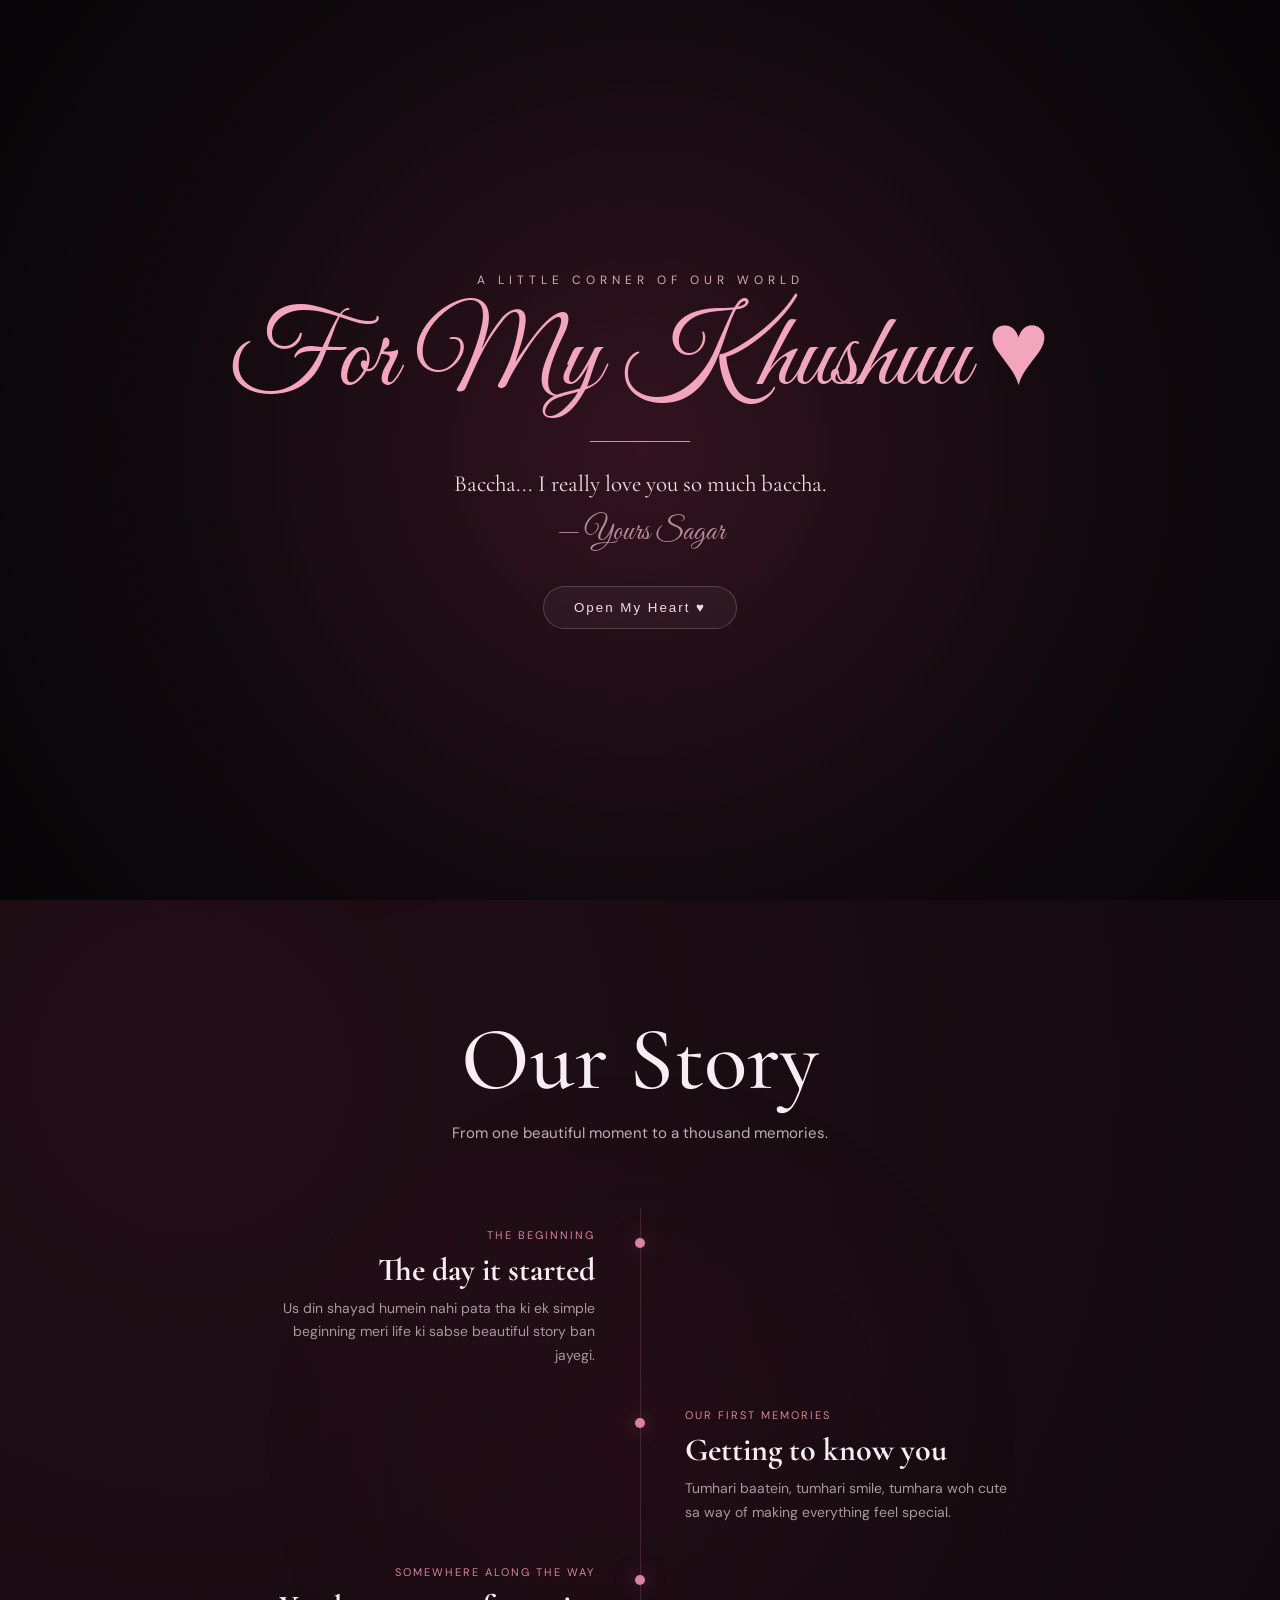
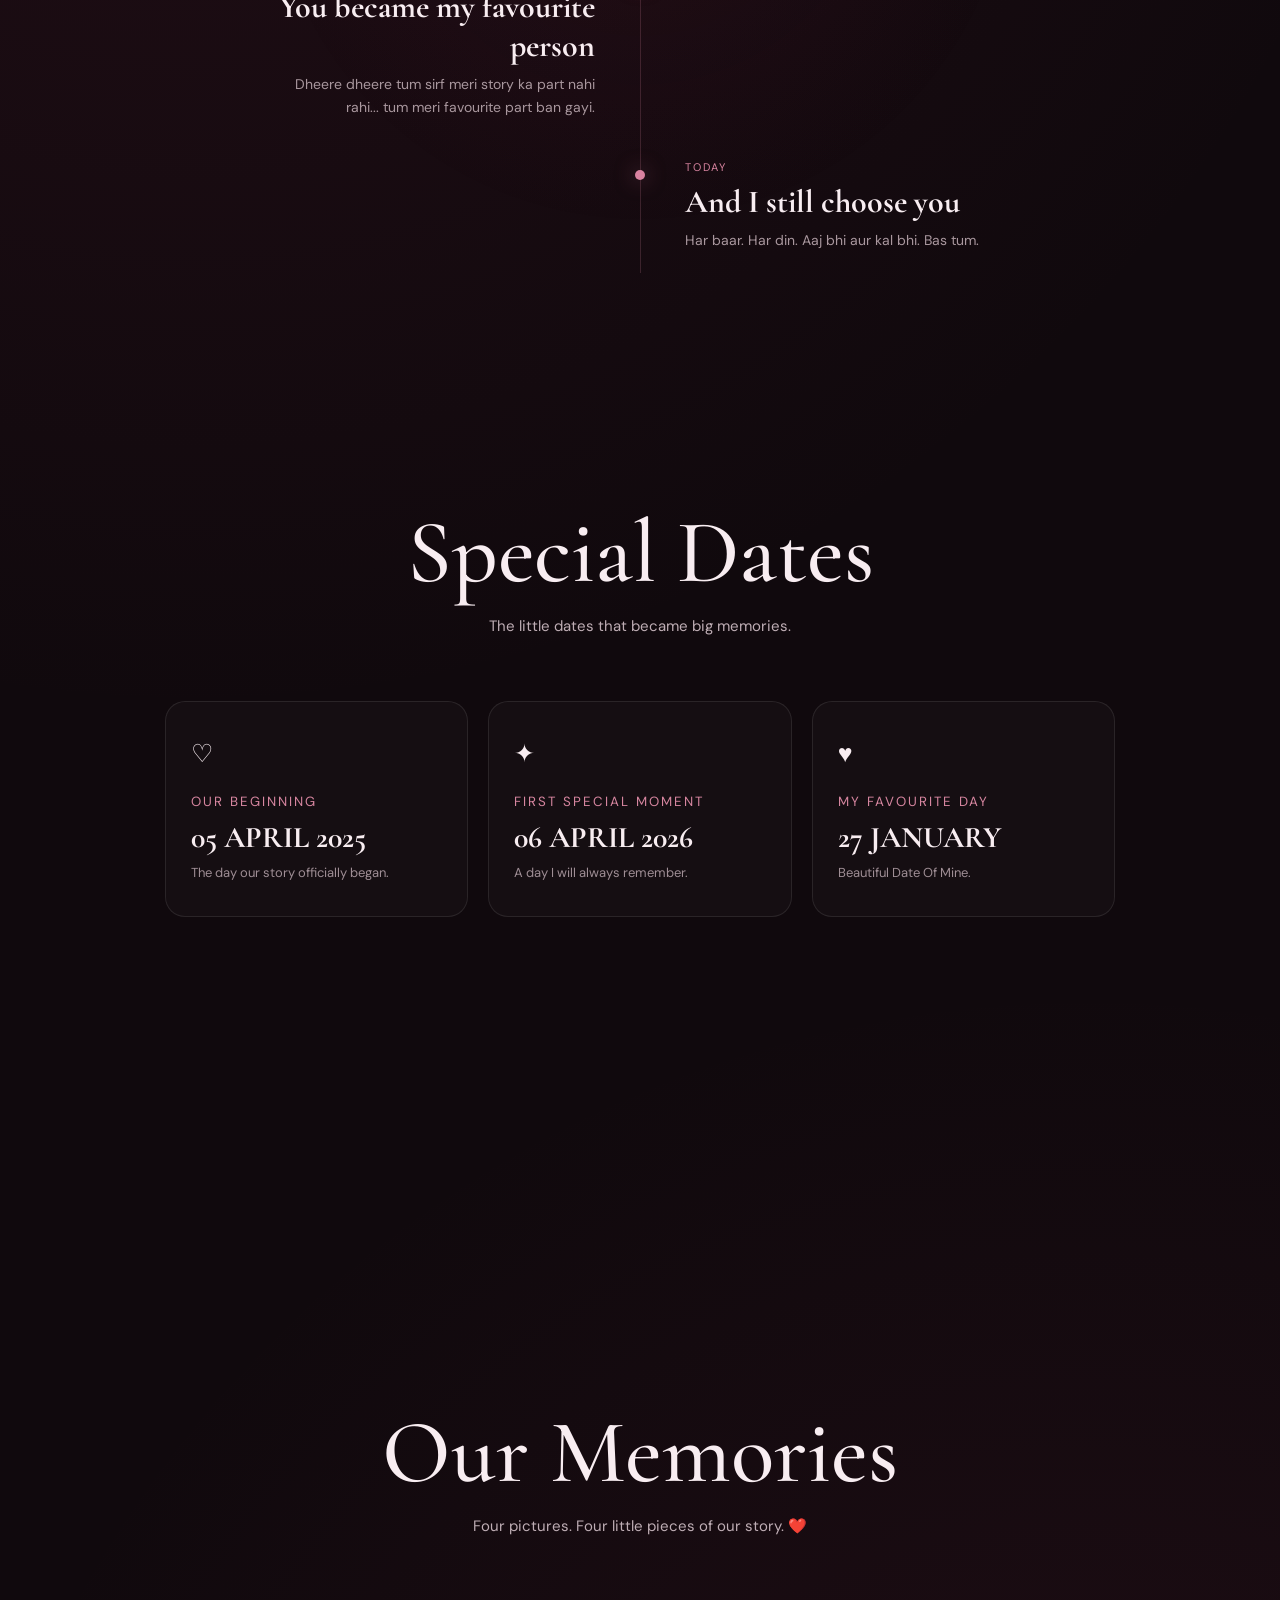
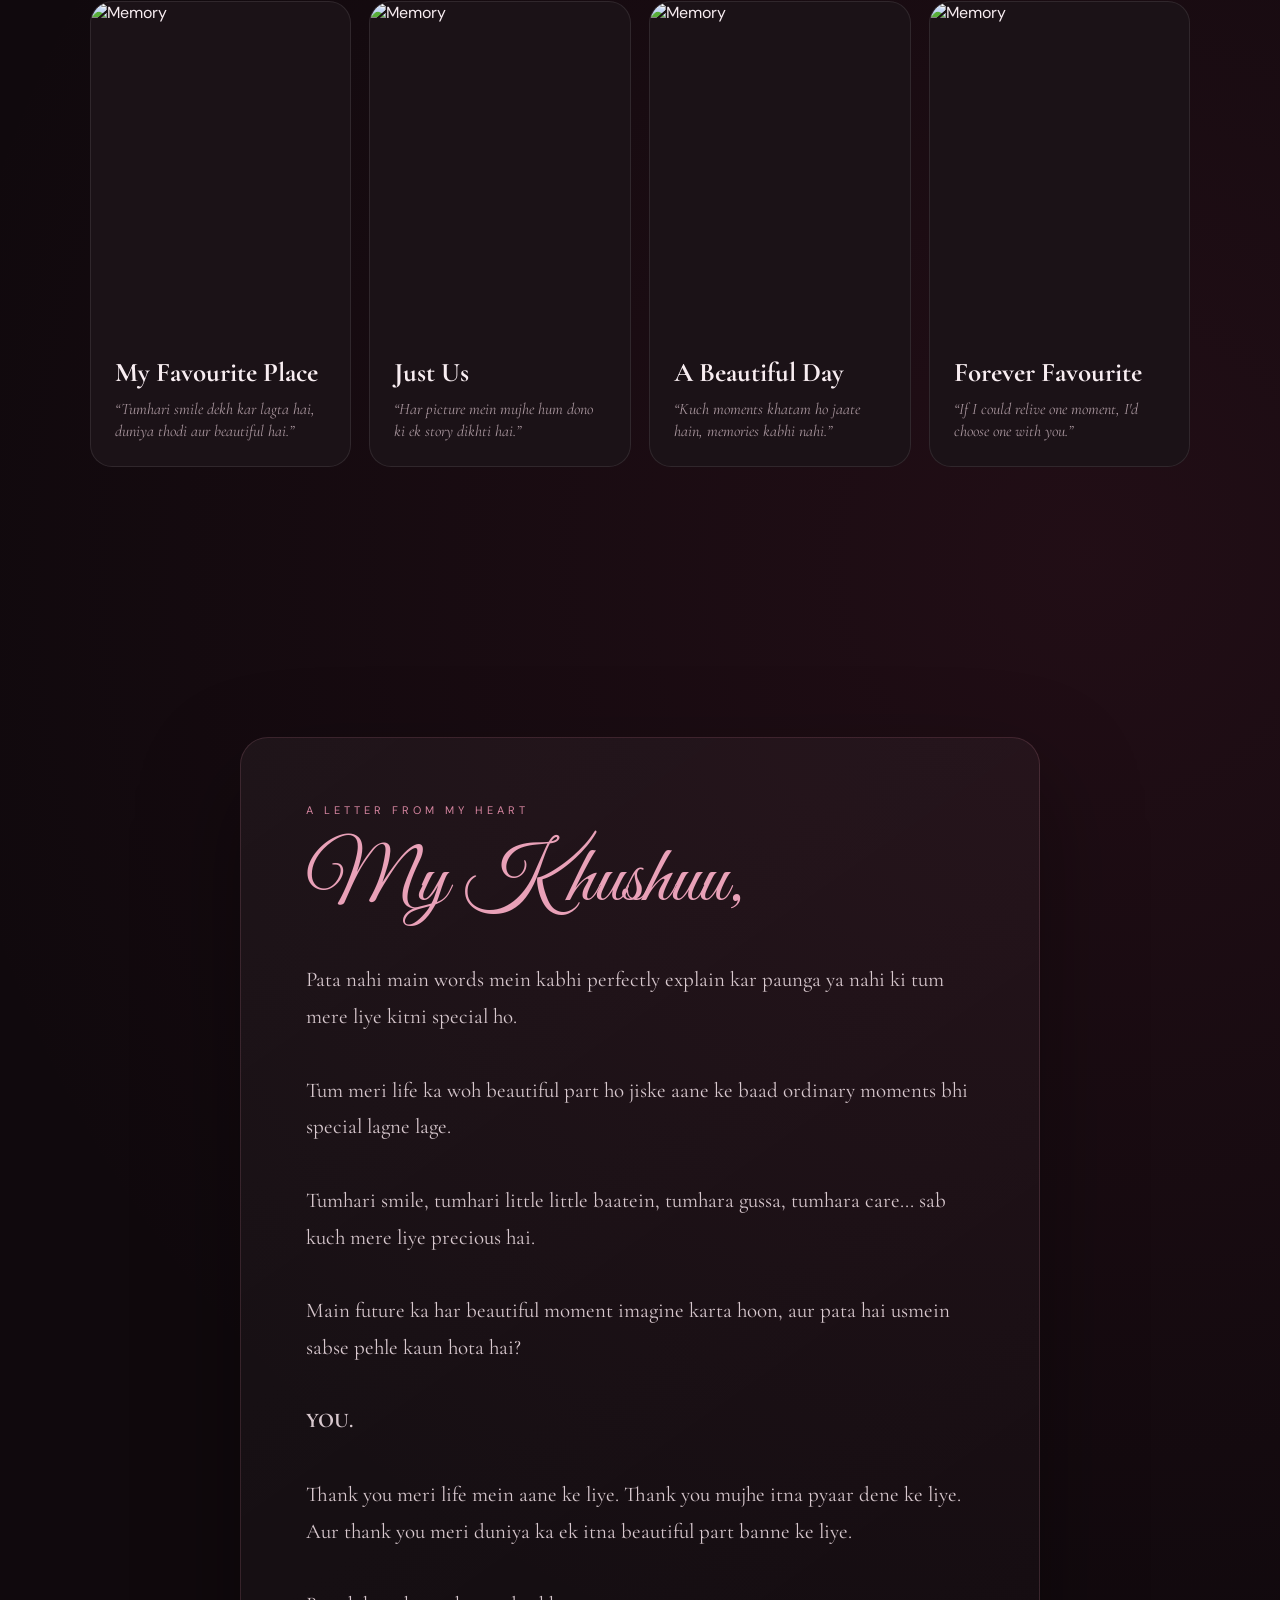
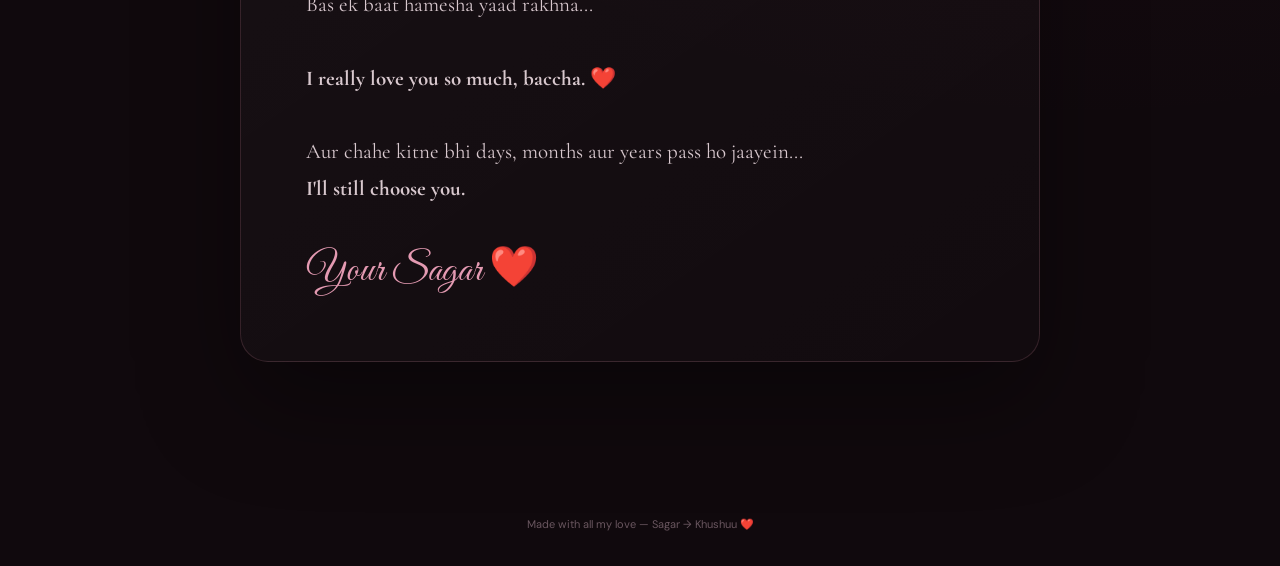
==== commit 7ddbc233: "Add files via upload" ====
--- a/index.html
+++ b/index.html
@@ -1,292 +1,1454 @@
-<!DOCTYPE html>
-<html lang="en">
-<head>
-<meta charset="UTF-8">
-<meta name="viewport" content="width=device-width, initial-scale=1.0, viewport-fit=cover">
-<meta name="theme-color" content="#09070b">
-<title>For You Meri Jaan ❤️</title>
-<link rel="stylesheet" href="style.css">
-</head>
-<body>
-  <!-- Google tag (gtag.js) -->
-<script async src="https://www.googletagmanager.com/gtag/js?id=G-Z3XS2SYG51"></script>
-<script>
-  window.dataLayer = window.dataLayer || [];
-  function gtag(){dataLayer.push(arguments);}
-  gtag('js', new Date());
-
-  gtag('config', 'G-Z3XS2SYG51');
-</script>
-
-
-<!-- OPENING -->
-<div id="openingScreen" class="opening-screen">
-  <div class="opening-stars"></div>
-  <div class="opening-moon"></div>
-  <div class="opening-content">
-    <span class="tiny-line">A little universe, made for one girl</span>
-    <h1>For You<br><em>Meri Jaan</em> ♡</h1>
-    <p>Somewhere between the stars, I found my favourite person.</p>
-    <button id="enterBtn" class="gold-button">Enter Our Little World →</button>
-  </div>
-</div>
-
-<!-- PASSWORD -->
-<div id="passwordScreen" class="password-screen hidden">
-  <div class="password-stars"></div>
-  <div class="password-box">
-    <div class="password-heart">♡</div>
-    <span class="eyebrow">OUR LITTLE SECRET</span>
-    <h2>Only you can open this.</h2>
-    <p>This little world is private. Enter the secret we both know.</p>
-    <form id="passwordForm">
-      <input id="passwordInput" type="password" autocomplete="current-password"
-             placeholder="Enter our secret password" aria-label="Secret password">
-      <button id="unlockBtn" class="gold-button" type="submit">Unlock My Heart ♡</button>
-    </form>
-    <div id="passwordError" aria-live="polite"></div>
-  </div>
-</div>
-
-<div id="mainContent" class="hidden">
-
-  <!-- NAV -->
-  <header class="main-nav">
-    <a href="#home" class="nav-logo">For You <span>Meri Jaan</span> ♡</a>
-    <button class="nav-menu-btn" id="navMenuBtn" aria-label="Open menu">☰</button>
-    <nav class="nav-links" id="navLinks">
-      <a href="#home">Home</a>
-      <a href="#story">Our Story</a>
-      <a href="#our-time">Our Time</a>
-      <a href="#letter">Letter</a>
-      <a href="#surprises">Surprises</a>
-      <a href="#access">Explore</a>
-      <a href="thoughts.html" class="access-card">
-  <span class="access-icon">💭</span>
-  <span>
-    <small>WORDS FROM MY HEART</small>
-    <strong>Thoughts & Shayari</strong>
-  </span>
-  <b>→</b>
-</a>
-
-<a href="diary.html" class="access-card">
-  <span class="access-icon">📖</span>
-  <span>
-    <small>MY LITTLE JOURNAL</small>
-    <strong>My Diary</strong>
-  </span>
-  <b>→</b>
-</a>
-
-<a href="just-for-you.html" class="access-card">
-  <span class="access-icon">💌</span>
-  <span>
-    <small>ONLY FOR YOU</small>
-    <strong>Just For You</strong>
-  </span>
-  <b>→</b>
-</a>
-    </nav>
-    <button id="musicToggle" class="nav-music" aria-label="Play background music">♪</button>
-  </header>
-
-  <!-- HERO -->
-  <section id="home" class="hero-section">
-    <div class="hero-sky"><div class="stars stars-one"></div><div class="stars stars-two"></div><div class="shooting-star"></div></div>
-    <div class="hero-sun"></div>
-    <div class="hero-horizon"></div>
-    <div class="hero-moon"><span></span></div>
-    <div class="hero-copy reveal">
-      <span class="eyebrow">YOU ARE THE PERSON BETAA WHO BECAME MY HOME</span>
-      <h1>You are my<br><strong>favourite</strong><br>little universe.</h1>
-      <p>I don't know how the universe decided to bring you into my life, but every version of my future somehow looks better when you're in it.</p>
-      <a href="#story" class="scroll-down"><span>Scroll to our story</span> ↓</a>
-    </div>
-    <div class="hero-bottom-note"><span>20.09.2025</span><span>∞</span><span>US</span></div>
-  </section>
-
-  <!-- THOUGHT -->
-  <section class="cream-section intro-section">
-    <div class="section-label">01 — A THOUGHT</div>
-    <div class="intro-grid">
-      <p class="giant-thought reveal">“I Really Lovee Youuu Anshuuu Yaarrr......... You're the person i want to keep in my life”</p>
-      <div class="intro-side reveal">
-        <span class="handwritten">For my Motuu ♡</span>
-        <p>If I could put my feelings into the sky, the stars would still not be enough. So I made you a little universe instead.</p>
-        <span class="tiny-note">— from someone who got lucky</span>
-      </div>
-    </div>
-  </section>
-
-  <!-- STORY -->
-  <section id="story" class="timeline-section">
-    <div class="section-label">02 — OUR JOURNEY</div>
-    <div class="timeline-intro">
-      <div>
-        <span class="handwritten wine-text">A few pages of us</span>
-        <h2>Our little<br><em>story.</em></h2>
-      </div>
-      <p>Not every beautiful thing needs a reason. Some dates simply become part of your heart.</p>
-    </div>
-
-    <div class="timeline">
-      <article class="timeline-item reveal">
-        <div class="timeline-date">28 AUGUST 2025</div>
-        <div class="timeline-dot">💬</div>
-        <div class="timeline-content"><span>THE BEGINNING</span><h3>Our First Chat</h3><p>Pata nahi tha ki ek normal si conversation meri life ka itna beautiful part ban jayegi. ❤️</p></div>
-      </article>
-      <article class="timeline-item reveal">
-        <div class="timeline-date">20 SEPTEMBER 2025</div>
-        <div class="timeline-dot">❤️</div>
-        <div class="timeline-content"><span>THE DAY</span><h3>The Day We Became Us</h3><p>Ek din jo meri life ke sabse beautiful days mein hamesha rahega. 🥹</p></div>
-      </article>
-      <article class="timeline-item reveal">
-        <div class="timeline-date">23 APRIL 2026</div>
-        <div class="timeline-dot">🫶</div>
-        <div class="timeline-content"><span>A MEMORY</span><h3>Our First Meet</h3><p>Screen ke uss paar se real life tak... finally ek dusre ke saamne. ❤️</p></div>
-      </article>
-      <article class="timeline-item reveal">
-        <div class="timeline-date">11 JULY 2026</div>
-        <div class="timeline-dot">✨</div>
-        <div class="timeline-content"><span>A SPECIAL DAY</span><h3>A Special Day</h3><p>Kuch moments explain nahi hote, bas dil mein hamesha ke liye reh jaate hain.</p></div>
-      </article>
-      <article class="timeline-item reveal">
-        <div class="timeline-date">29 MAY</div>
-        <div class="timeline-dot">🎂</div>
-        <div class="timeline-content"><span>YOUR DAY</span><h3>Your Special Day</h3><p>Tumhara birthday mere liye bhi special hai, kyunki isi duniya mein tum ho. ❤️</p></div>
-      </article>
-    </div>
-  </section>
-
-  <!-- COUNTER -->
-  <section id="our-time" class="counter-section">
-    <div class="section-label light-label">03 — OUR TIME</div>
-    <div class="counter-heading">
-      <span class="handwritten">Every second counts</span>
-      <h2>Time Since<br><em>We Became Us.</em></h2>
-      <p>Har second tumhare saath special hai.</p>
-    </div>
-    <div class="counter-grid">
-      <div class="counter-card"><strong id="years">0</strong><span>Years</span></div>
-      <div class="counter-card"><strong id="months">11</strong><span>Months</span></div>
-      <div class="counter-card"><strong id="days">355</strong><span>Total Days</span></div>
-      <div class="counter-card"><strong id="hours">8,520</strong><span>Hours</span></div>
-      <div class="counter-card"><strong id="minutes">5,12,200</strong><span>Minutes</span></div>
-      <div class="counter-card"><strong id="seconds">30,672,000</strong><span>Seconds</span></div>
-    </div>
-    <div class="total-time">
-      <span>Total time we've been <strong>us</strong></span>
-      <strong id="totalTime">355 days • 8,520 hours • 5,11,200 minutes • 30,672,000 seconds</strong>
-    </div>
-  </section>
-
-  <!-- FOUR HOME PHOTOS ONLY -->
-  <section class="photo-intro-section">
-    <div class="section-label light-label">04 — FOUR LITTLE MEMORIES</div>
-    <div class="photo-heading">
-      <div><span class="handwritten gold-text">My favourite views ♡</span><h2>Four photographs.<br><em>Infinite feelings.</em></h2></div>
-      <a href="photos.html" class="outline-button">View All Photos →</a>
-    </div>
-    <div class="home-photo-grid">
-      <figure class="home-photo reveal"><div class="home-photo-image"><img src="photo1.jpg" alt="Our memory 1"></div><figcaption><span>01</span><h3>Meri Pehli Pasand Betaaa</h3><p>Saree Mein Bilkul Meri Lugai Lagti Ho Madam Ji ❤️</p></figcaption></figure>
-      <figure class="home-photo reveal"><div class="home-photo-image"><img src="photo2.jpg" alt="Our memory 2"></div><figcaption><span>02</span><h3>Dusri Pansand</h3><p>Or is suit m to kya hi kahu tumhe koi beat nhi kr skta sundarta mein ✨</p></figcaption></figure>
-      <figure class="home-photo reveal"><div class="home-photo-image"><img src="photo3.jpg" alt="Our memory 3"></div><figcaption><span>03</span><h3>Teesri Lovely Photo</h3><p>Kitta innocent lg rha h meraa bacchaa 🥰</p></figcaption></figure>
-      <figure class="home-photo reveal"><div class="home-photo-image"><img src="photo4.jpg" alt="Our memory 4"></div><figcaption><span>04</span><h3>Forth Fav</h3><p>Aayee Haayee Stylish Gurl (Motaaaaa) 💗</p></figcaption></figure>
-    </div>
-  </section>
-
-  <!-- ENGLISH LOVE LETTER -->
-  <section id="letter" class="letter-section">
-    <div class="letter-background-word">LOVE</div>
-    <div class="section-label light-label">05 — A LETTER I MEANT</div>
-    <div class="letter-paper reveal">
-      <div class="letter-top"><span>FOR YOU BACCHA</span><span>♡</span></div>
-      <div class="letter-date">Written from the quietest part of my heart</div>
-      <h2>Meri Pyari Motii,</h2>
-      <div class="letter-body">
-        <p>I don't think I will ever find the perfect words for what you mean to me. Still, if I had to try, I would say this: you are the kind of person who makes ordinary days feel worth remembering.</p>
-        <p>You became a part of my life so naturally that now it is difficult to imagine my little world without you in it. Your smile, your moods, your silly moments, your beautiful heart — somehow, all of it became home to me.</p>
-        <p>I know I am not perfect. I know there will be days when I say the wrong thing, misunderstand something, or fail to express what I really mean. But one thing I never want you to doubt is how deeply I care about you.</p>
-        <p>I want to keep learning you. I want to keep collecting tiny memories with you. I want the boring mornings, the random calls, the laughter, the arguments we solve, the celebrations, the quiet evenings and all the little things nobody else would understand.</p>
-        <p>If life is a long story, I don't need every chapter to be perfect. I just want your name somewhere in every beautiful one.</p>
-        <p>Thank you for being you. Thank you for becoming my favourite person without even trying.</p>
-      </div>
-      <div class="letter-signature"><span>Always,</span><strong>Adii ❤️</strong></div>
-    </div>
-  </section>
-
-  <!-- THOUGHTS -->
-  <section class="thoughts-section">
-    <div class="section-label">06 — DEEP THOUGHTS</div>
-    <div class="thought-heading"><span class="handwritten">Things I quietly believe</span><h2>Some feelings<br><em>have no language.</em></h2></div>
-    <div class="thought-cards">
-      <article class="reveal"><span>01 — HOME</span><p>“Home is not always a place. Sometimes it is a person whose presence makes your heart stop searching.”</p></article>
-      <article class="reveal"><span>02 — TIME</span><p>“The best part of time is not how much of it we have, but who we get to spend it with.”</p></article>
-      <article class="reveal"><span>03 — US</span><p>“If I had to choose one little universe to live in forever, I would still choose the one where you exist.”</p></article>
-    </div>
-  </section>
-
-  <!-- GIFTS -->
-  <section id="surprises" class="gift-section">
-    <div class="section-label light-label">07 — LITTLE SURPRISES</div>
-    <div class="gift-heading"><span class="handwritten gold-text">Open them slowly ♡</span><h2>Four little<br>thoughts for you.</h2></div>
-    <div class="gift-grid">
-      <button class="gift-card reveal" onclick="openGift(0)"><span class="gift-number">01</span><span class="gift-icon">🎁</span><strong>Shayari</strong><span>Open me ♡</span></button>
-      <button class="gift-card reveal" onclick="openGift(1)"><span class="gift-number">02</span><span class="gift-icon">🎀</span><strong>You're The Person</strong><span>Something special ✨</span></button>
-      <button class="gift-card reveal" onclick="openGift(2)"><span class="gift-number">03</span><span class="gift-icon">💌</span><strong>Crazy About You</strong><span>Read me 💕</span></button>
-      <button class="gift-card reveal" onclick="openGift(3)"><span class="gift-number">04</span><span class="gift-icon">💖</span><strong>I Hope</strong><span>For you 🥹</span></button>
-    </div>
-  </section>
-
-  <!-- ACCESS -->
-  <section id="access" class="access-section">
-    <div class="section-label">08 — EXPLORE OUR WORLD</div>
-    <h2>There is more<br><em>waiting for you.</em></h2>
-    <p>Home par sirf chaar favourite photos rakhi hain. Baaki memories apni jagah par tumhara wait kar rahi hain.</p>
-    <div class="access-buttons">
-      <a href="photos.html" class="access-card"><span class="access-icon">📸</span><span><small>MEMORIES</small><strong>All Our Photos</strong></span><b>→</b></a>
-      <a href="videos.html" class="access-card"><span class="access-icon">🎬</span><span><small>MOVING MEMORIES</small><strong>Our Videos</strong></span><b>→</b></a>
-      <a href="songs.html" class="access-card"><span class="access-icon">🎶</span><span><small>SOUNDTRACK</small><strong>Our Songs</strong></span><b>→</b></a>
-    </div>
-  </section>
-
-  <!-- FINAL -->
-  <section class="final-section">
-    <div class="final-stars"></div>
-    <span class="eyebrow">09 — ONE LAST THING</span>
-    <div class="final-poem reveal">
-      <p>Main Shehar Ki Bheed Tum Sukoon Ki Sham</p>
-      <p>Main Adhuri Si Kahani Tum Uska Anjaam.</p>
-      <p>Main Uljhe Hue Jazbaat Tum Suljhe Hue Alfaaz.</p>
-      <p>Main Bikhri Hui Si Dhadkan Tum Dil Ka Saaz Ho.</p>
-      <p>Main Waqt Ki Tej Dhoop Tum Thandi Chaon</p>
-      <p>Main Ek Bhatakti Si Dua, Tum Uska Jawab.</p>
-      <p>Mere Liye Tum Ek Panna Nhi Puri Ki Puri Kitaab Ho. 🥹❤️</p>
-    </div>
-    <div class="and-suno">Aur Suno...</div>
-    <div class="final-heart">♥</div>
-    <h2>I LOVE YOU<br><em>SO MUCH YAAR ❤️</em></h2>
-    <p class="forever-line">In this little universe, I will always save a place for you.</p>
-  </section>
-
-  <footer class="site-footer"><span>Our memories ♡</span><strong>∞</strong><span>For You Meri Jaan</span></footer>
-</div>
-
-<!-- GIFT MODAL -->
-<div id="giftModal" class="modal" aria-hidden="true">
-  <div class="modal-backdrop" onclick="closeGift()"></div>
-  <div class="modal-content">
-    <button class="modal-close" onclick="closeGift()" aria-label="Close">×</button>
-    <div id="giftEmoji" class="modal-emoji">🎁</div>
-    <span class="section-label light-label">A LITTLE SOMETHING</span>
-    <h2 id="giftTitle">A Little Surprise</h2>
-    <p id="giftText">Something special for you ❤️</p>
-    <button class="gold-button" onclick="closeGift()">Keep it in your heart ♡</button>
-  </div>
-</div>
-
-<div class="hearts-container" aria-hidden="true"></div>
-<script src="script.js"></script>
-</body>
-</html>
+<!DOCTYPE html>
+<html lang="en">
+<head>
+<meta charset="UTF-8">
+<meta name="viewport" content="width=device-width, initial-scale=1.0">
+
+<title>For My Khushuu ❤️</title>
+
+<!-- Elegant fonts -->
+<link rel="preconnect" href="https://fonts.googleapis.com">
+<link rel="preconnect" href="https://fonts.gstatic.com" crossorigin>
+<link href="https://fonts.googleapis.com/css2?family=Cormorant+Garamond:wght@400;500;600;700&family=DM+Sans:wght@300;400;500&family=Great+Vibes&display=swap" rel="stylesheet">
+
+<style>
+
+/* =====================================================
+   BASIC
+===================================================== */
+
+* {
+    margin: 0;
+    padding: 0;
+    box-sizing: border-box;
+}
+
+html {
+    scroll-behavior: smooth;
+}
+
+body {
+    background:
+        radial-gradient(circle at 15% 20%, rgba(132, 40, 72, .16), transparent 28%),
+        radial-gradient(circle at 85% 70%, rgba(160, 48, 85, .12), transparent 30%),
+        #10090d;
+
+    color: #f8edf1;
+    font-family: "DM Sans", sans-serif;
+    overflow-x: hidden;
+}
+
+/* subtle grain */
+body::before {
+    content: "";
+    position: fixed;
+    inset: 0;
+    pointer-events: none;
+    opacity: .035;
+    z-index: 999;
+    background-image: url("data:image/svg+xml,%3Csvg viewBox='0 0 180 180' xmlns='http://www.w3.org/2000/svg'%3E%3Cfilter id='n'%3E%3CfeTurbulence type='fractalNoise' baseFrequency='.9' numOctaves='4' stitchTiles='stitch'/%3E%3C/filter%3E%3Crect width='100%25' height='100%25' filter='url(%23n)' opacity='.6'/%3E%3C/svg%3E");
+}
+
+/* =====================================================
+   OPENING SCREEN
+===================================================== */
+
+.intro {
+    position: fixed;
+    inset: 0;
+    z-index: 5000;
+
+    display: flex;
+    align-items: center;
+    justify-content: center;
+
+    background:
+        radial-gradient(circle at center, #32131f 0%, #10090d 60%, #070507 100%);
+
+    transition:
+        opacity 1.2s ease,
+        visibility 1.2s ease;
+}
+
+.intro.hide {
+    opacity: 0;
+    visibility: hidden;
+    pointer-events: none;
+}
+
+.intro-content {
+    text-align: center;
+    animation: introAppear 1.8s ease forwards;
+}
+
+.intro-small {
+    font-size: 12px;
+    letter-spacing: 5px;
+    text-transform: uppercase;
+    color: #d8a7b8;
+    margin-bottom: 20px;
+}
+
+.intro-title {
+    font-family: "Great Vibes", cursive;
+    font-size: clamp(55px, 10vw, 105px);
+    font-weight: 400;
+    color: #f3a5bd;
+    line-height: 1;
+}
+
+.intro-heart {
+    display: inline-block;
+    animation: heartbeat 1.4s infinite;
+}
+
+.intro-line {
+    width: 0;
+    height: 1px;
+    background: #d988a5;
+    margin: 28px auto;
+    animation: lineGrow 1.8s 1s ease forwards;
+}
+
+.intro-text {
+    font-family: "Cormorant Garamond", serif;
+    font-size: 23px;
+    color: #eee0e5;
+    opacity: 0;
+    animation: fadeUp 1.2s 1.4s ease forwards;
+}
+
+.intro-from {
+    margin-top: 15px;
+    color: #b98a9a;
+    font-family: "Great Vibes", cursive;
+    font-size: 30px;
+    opacity: 0;
+    animation: fadeUp 1.2s 1.7s ease forwards;
+}
+
+.open-btn {
+    margin-top: 35px;
+    padding: 13px 30px;
+    border: 1px solid rgba(255,255,255,.18);
+    border-radius: 100px;
+    background: rgba(255,255,255,.04);
+    color: #f7dbe4;
+    cursor: pointer;
+    letter-spacing: 2px;
+    transition: .4s;
+    opacity: 0;
+    animation: fadeUp 1s 2.1s ease forwards;
+}
+
+.open-btn:hover {
+    background: rgba(210, 99, 135, .18);
+    transform: translateY(-3px);
+}
+
+/* =====================================================
+   FLOATING HEARTS
+===================================================== */
+
+.floating {
+    position: fixed;
+    inset: 0;
+    pointer-events: none;
+    overflow: hidden;
+    z-index: 2;
+}
+
+.heart {
+    position: absolute;
+    color: rgba(222, 113, 145, .22);
+    font-size: 18px;
+    animation: floatHeart linear infinite;
+}
+
+.heart:nth-child(1) { left: 7%; animation-duration: 13s; }
+.heart:nth-child(2) { left: 18%; animation-duration: 17s; animation-delay: 3s; }
+.heart:nth-child(3) { left: 32%; animation-duration: 12s; animation-delay: 5s; }
+.heart:nth-child(4) { left: 55%; animation-duration: 16s; animation-delay: 1s; }
+.heart:nth-child(5) { left: 72%; animation-duration: 14s; animation-delay: 4s; }
+.heart:nth-child(6) { left: 88%; animation-duration: 18s; animation-delay: 7s; }
+
+/* =====================================================
+   NAVBAR
+===================================================== */
+
+nav {
+    position: fixed;
+    top: 25px;
+    left: 50%;
+    transform: translateX(-50%);
+
+    width: min(700px, 90%);
+    z-index: 1000;
+
+    display: flex;
+    justify-content: center;
+    gap: 30px;
+
+    padding: 13px 25px;
+
+    border: 1px solid rgba(255,255,255,.12);
+    border-radius: 50px;
+
+    background: rgba(15, 8, 12, .72);
+    backdrop-filter: blur(18px);
+}
+
+nav a {
+    color: #d9cbd0;
+    text-decoration: none;
+    font-size: 13px;
+    transition: .3s;
+}
+
+nav a:hover {
+    color: #f19ab4;
+}
+
+/* =====================================================
+   GENERAL
+===================================================== */
+
+section {
+    position: relative;
+    min-height: 100vh;
+    padding: 120px 7vw;
+    z-index: 5;
+}
+
+.section-heading {
+    text-align: center;
+    margin-bottom: 65px;
+}
+
+.section-heading h2 {
+    font-family: "Cormorant Garamond", serif;
+    font-size: clamp(55px, 7vw, 90px);
+    font-weight: 500;
+    line-height: .9;
+}
+
+.section-heading p {
+    margin-top: 22px;
+    color: #bfaeb5;
+    font-size: 15px;
+}
+
+/* =====================================================
+   HERO
+===================================================== */
+
+.hero {
+    min-height: 100vh;
+    display: grid;
+    grid-template-columns: 1.05fr .95fr;
+    align-items: center;
+    gap: 80px;
+    padding-top: 150px;
+}
+
+.hero-left {
+    position: relative;
+    height: 620px;
+}
+
+.photo {
+    position: absolute;
+    overflow: hidden;
+    border-radius: 24px;
+    border: 1px solid rgba(255,255,255,.15);
+    box-shadow: 0 30px 80px rgba(0,0,0,.45);
+    transition: transform .7s cubic-bezier(.2,.8,.2,1);
+}
+
+.photo img {
+    width: 100%;
+    height: 100%;
+    object-fit: cover;
+    display: block;
+}
+
+.photo:hover {
+    z-index: 20;
+    transform: rotate(0deg) scale(1.05) !important;
+}
+
+.photo1 {
+    width: 250px;
+    height: 340px;
+    top: 40px;
+    left: 8%;
+    transform: rotate(-6deg);
+}
+
+.photo2 {
+    width: 245px;
+    height: 325px;
+    top: 100px;
+    left: 48%;
+    transform: rotate(5deg);
+}
+
+.photo3 {
+    width: 255px;
+    height: 330px;
+    top: 315px;
+    left: 13%;
+    transform: rotate(4deg);
+}
+
+.photo4 {
+    width: 245px;
+    height: 325px;
+    top: 280px;
+    left: 51%;
+    transform: rotate(-6deg);
+}
+
+.hero-right {
+    padding-right: 5vw;
+}
+
+.eyebrow {
+    color: #dc91aa;
+    text-transform: uppercase;
+    letter-spacing: 5px;
+    font-size: 11px;
+    margin-bottom: 22px;
+}
+
+.hero-title {
+    font-family: "Cormorant Garamond", serif;
+    font-size: clamp(60px, 7vw, 100px);
+    font-weight: 400;
+    line-height: .85;
+}
+
+.hero-title span {
+    color: #e79ab3;
+    font-family: "Great Vibes", cursive;
+}
+
+.hero-description {
+    margin-top: 35px;
+    max-width: 500px;
+    color: #bbaab1;
+    line-height: 1.9;
+    font-size: 15px;
+}
+
+/* =====================================================
+   COUNTER
+===================================================== */
+
+.counter-box {
+    margin-top: 45px;
+    padding: 27px;
+
+    border: 1px solid rgba(232,155,177,.17);
+    border-radius: 20px;
+
+    background: rgba(255,255,255,.025);
+}
+
+.counter-label {
+    color: #a88f98;
+    font-size: 11px;
+    letter-spacing: 3px;
+    text-transform: uppercase;
+    margin-bottom: 17px;
+}
+
+.counter {
+    display: grid;
+    grid-template-columns: repeat(4,1fr);
+    gap: 10px;
+}
+
+.time-number {
+    font-family: "Cormorant Garamond", serif;
+    font-size: 42px;
+    color: #f1cbd6;
+}
+
+.time-label {
+    font-size: 10px;
+    color: #927c85;
+    text-transform: uppercase;
+    letter-spacing: 1px;
+}
+
+/* =====================================================
+   STORY
+===================================================== */
+
+.story {
+    background:
+        radial-gradient(circle at 50% 50%, rgba(100,25,50,.12), transparent 45%);
+}
+
+.timeline {
+    max-width: 850px;
+    margin: auto;
+    position: relative;
+}
+
+.timeline::before {
+    content: "";
+    position: absolute;
+    left: 50%;
+    top: 0;
+    bottom: 0;
+    width: 1px;
+    background: rgba(221,137,162,.2);
+}
+
+.story-item {
+    width: 50%;
+    padding: 20px 45px;
+    position: relative;
+    opacity: 0;
+    transform: translateY(35px);
+    transition: 1s ease;
+}
+
+.story-item.show {
+    opacity: 1;
+    transform: translateY(0);
+}
+
+.story-item:nth-child(odd) {
+    text-align: right;
+}
+
+.story-item:nth-child(even) {
+    margin-left: 50%;
+}
+
+.story-dot {
+    position: absolute;
+    width: 10px;
+    height: 10px;
+    border-radius: 50%;
+    background: #d982a0;
+    top: 30px;
+    box-shadow: 0 0 20px rgba(221,111,145,.5);
+}
+
+.story-item:nth-child(odd) .story-dot {
+    right: -5px;
+}
+
+.story-item:nth-child(even) .story-dot {
+    left: -5px;
+}
+
+.story-date {
+    color: #d7839f;
+    font-size: 11px;
+    letter-spacing: 2px;
+}
+
+.story-item h3 {
+    font-family: "Cormorant Garamond", serif;
+    font-size: 32px;
+    margin: 8px 0;
+}
+
+.story-item p {
+    color: #a9979e;
+    line-height: 1.7;
+    font-size: 14px;
+}
+
+/* =====================================================
+   DATES
+===================================================== */
+
+.dates-grid {
+    max-width: 950px;
+    margin: auto;
+    display: grid;
+    grid-template-columns: repeat(3,1fr);
+    gap: 20px;
+}
+
+.date-card {
+    padding: 35px 25px;
+    min-height: 200px;
+
+    border: 1px solid rgba(255,255,255,.09);
+    border-radius: 20px;
+
+    background: rgba(255,255,255,.025);
+    transition: .5s;
+}
+
+.date-card:hover {
+    transform: translateY(-8px);
+    border-color: rgba(224,131,158,.3);
+}
+
+.date-icon {
+    font-size: 25px;
+    margin-bottom: 20px;
+}
+
+.date-card small {
+    color: #d786a0;
+    letter-spacing: 2px;
+}
+
+.date-card h3 {
+    font-family: "Cormorant Garamond", serif;
+    font-size: 30px;
+    margin: 8px 0;
+}
+
+.date-card p {
+    color: #9f8e95;
+    font-size: 13px;
+}
+
+/* =====================================================
+   MEMORIES
+===================================================== */
+
+.memories {
+    padding-bottom: 150px;
+}
+
+.memory-grid {
+    max-width: 1250px;
+    margin: auto;
+
+    display: grid;
+    grid-template-columns: repeat(4, 1fr);
+    gap: 18px;
+}
+
+.memory-card {
+    overflow: hidden;
+    border-radius: 22px;
+    background: #1b1217;
+    border: 1px solid rgba(255,255,255,.09);
+
+    transition: .6s cubic-bezier(.2,.8,.2,1);
+}
+
+.memory-card:hover {
+    transform: translateY(-12px);
+    box-shadow: 0 25px 70px rgba(0,0,0,.4);
+}
+
+.memory-img {
+    height: 330px;
+    overflow: hidden;
+}
+
+.memory-img img {
+    width: 100%;
+    height: 100%;
+    object-fit: cover;
+    transition: 1s ease;
+}
+
+.memory-card:hover img {
+    transform: scale(1.06);
+}
+
+.memory-content {
+    padding: 24px;
+}
+
+.memory-content h3 {
+    font-family: "Cormorant Garamond", serif;
+    font-size: 27px;
+}
+
+.memory-content p {
+    margin-top: 9px;
+    color: #a7949c;
+    font-family: "Cormorant Garamond", serif;
+    font-style: italic;
+    font-size: 16px;
+    line-height: 1.4;
+}
+
+/* =====================================================
+   LETTER
+===================================================== */
+
+.letter-section {
+    min-height: 100vh;
+    display: flex;
+    align-items: center;
+    justify-content: center;
+}
+
+.letter {
+    width: min(800px, 90%);
+    padding: 65px;
+
+    border: 1px solid rgba(226,140,163,.17);
+    border-radius: 28px;
+
+    background:
+        linear-gradient(
+            145deg,
+            rgba(255,255,255,.045),
+            rgba(255,255,255,.012)
+        );
+
+    box-shadow: 0 40px 100px rgba(0,0,0,.35);
+}
+
+.letter-small {
+    color: #d685a0;
+    letter-spacing: 4px;
+    font-size: 11px;
+    text-transform: uppercase;
+}
+
+.letter h2 {
+    font-family: "Great Vibes", cursive;
+    font-size: clamp(55px, 7vw, 80px);
+    font-weight: 400;
+    color: #e9a1b8;
+    margin: 15px 0 30px;
+}
+
+.letter p {
+    font-family: "Cormorant Garamond", serif;
+    font-size: 21px;
+    line-height: 1.75;
+    color: #d8c8ce;
+}
+
+.signature {
+    margin-top: 35px;
+    font-family: "Great Vibes", cursive;
+    color: #e49ab2;
+    font-size: 40px;
+}
+
+.footer {
+    text-align: center;
+    padding: 35px;
+    color: #69565f;
+    font-size: 11px;
+}
+
+/* =====================================================
+   ANIMATIONS
+===================================================== */
+
+@keyframes introAppear {
+    from {
+        opacity: 0;
+        transform: translateY(25px);
+    }
+    to {
+        opacity: 1;
+        transform: translateY(0);
+    }
+}
+
+@keyframes lineGrow {
+    to {
+        width: 100px;
+    }
+}
+
+@keyframes fadeUp {
+    to {
+        opacity: 1;
+        transform: translateY(0);
+    }
+
+    from {
+        opacity: 0;
+        transform: translateY(15px);
+    }
+}
+
+@keyframes heartbeat {
+    0%,100% { transform: scale(1); }
+    15% { transform: scale(1.2); }
+    30% { transform: scale(1); }
+    45% { transform: scale(1.15); }
+}
+
+@keyframes floatHeart {
+    from {
+        transform: translateY(110vh) rotate(0);
+    }
+    to {
+        transform: translateY(-15vh) rotate(360deg);
+    }
+}
+
+/* =====================================================
+   RESPONSIVE
+===================================================== */
+
+@media(max-width: 1000px) {
+
+    .hero {
+        grid-template-columns: 1fr;
+        gap: 30px;
+    }
+
+    .hero-left {
+        height: 600px;
+        max-width: 650px;
+        width: 100%;
+        margin: auto;
+    }
+
+    .hero-right {
+        text-align: center;
+        padding: 0;
+    }
+
+    .hero-description {
+        margin-left: auto;
+        margin-right: auto;
+    }
+
+    .dates-grid {
+        grid-template-columns: 1fr 1fr;
+    }
+
+    .memory-grid {
+        grid-template-columns: 1fr 1fr;
+    }
+}
+
+@media(max-width: 650px) {
+
+    nav {
+        gap: 15px;
+        padding: 12px 15px;
+    }
+
+    nav a {
+        font-size: 11px;
+    }
+
+    section {
+        padding-left: 20px;
+        padding-right: 20px;
+    }
+
+    .hero {
+        padding-top: 130px;
+    }
+
+    .hero-left {
+        height: 430px;
+    }
+
+    .photo1 {
+        width: 165px;
+        height: 230px;
+        left: 4%;
+        top: 20px;
+    }
+
+    .photo2 {
+        width: 165px;
+        height: 220px;
+        left: 48%;
+        top: 55px;
+    }
+
+    .photo3 {
+        width: 170px;
+        height: 225px;
+        left: 10%;
+        top: 215px;
+    }
+
+    .photo4 {
+        width: 165px;
+        height: 220px;
+        left: 51%;
+        top: 200px;
+    }
+
+    .counter {
+        grid-template-columns: repeat(2,1fr);
+        gap: 20px;
+    }
+
+    .timeline::before {
+        left: 8px;
+    }
+
+    .story-item,
+    .story-item:nth-child(even) {
+        width: 100%;
+        margin-left: 0;
+        text-align: left;
+        padding-left: 35px;
+        padding-right: 0;
+    }
+
+    .story-item:nth-child(odd) .story-dot,
+    .story-item:nth-child(even) .story-dot {
+        left: 3px;
+        right: auto;
+    }
+
+    .dates-grid,
+    .memory-grid {
+        grid-template-columns: 1fr;
+    }
+
+    .memory-img {
+        height: 400px;
+    }
+
+    .letter {
+        padding: 35px 25px;
+    }
+
+    .letter p {
+        font-size: 19px;
+    }
+}
+
+</style>
+</head>
+
+<body>
+
+<!-- =====================================================
+     OPENING
+===================================================== -->
+
+<div class="intro" id="intro">
+
+    <div class="intro-content">
+
+        <div class="intro-small">
+            A little corner of our world
+        </div>
+
+        <div class="intro-title">
+            For My Khushuu <span class="intro-heart">♥</span>
+        </div>
+
+        <div class="intro-line"></div>
+
+        <div class="intro-text">
+            Baccha... I really love you so much baccha.
+        </div>
+
+        <div class="intro-from">
+            — Yours Sagar
+        </div>
+
+        <button class="open-btn" onclick="openLove()">
+            Open My Heart ♥
+        </button>
+
+    </div>
+
+</div>
+
+
+<!-- FLOATING HEARTS -->
+
+<div class="floating">
+    <div class="heart">♡</div>
+    <div class="heart">♥</div>
+    <div class="heart">✦</div>
+    <div class="heart">♡</div>
+    <div class="heart">♥</div>
+    <div class="heart">✧</div>
+</div>
+
+
+<!-- =====================================================
+     NAVIGATION
+===================================================== -->
+
+<nav>
+    <a href="#home">Home</a>
+    <a href="#story">Our Story</a>
+    <a href="#dates">Dates</a>
+    <a href="#memories">Memories</a>
+    <a href="#letter">Letter</a>
+</nav>
+
+
+<!-- =====================================================
+     HOME
+===================================================== -->
+
+<section class="hero" id="home">
+
+    <div class="hero-left">
+
+        <!-- PHOTO 1 -->
+        <div class="photo photo1">
+            <img src="images/photo1.jpg" alt="Our memory">
+        </div>
+
+        <!-- PHOTO 2 -->
+        <div class="photo photo2">
+            <img src="images/photo2.jpg" alt="Our memory">
+        </div>
+
+        <!-- PHOTO 3 -->
+        <div class="photo photo3">
+            <img src="images/photo3.jpg" alt="Our memory">
+        </div>
+
+        <!-- PHOTO 4 -->
+        <div class="photo photo4">
+            <img src="images/photo4.jpg" alt="Our memory">
+        </div>
+
+    </div>
+
+
+    <div class="hero-right">
+
+        <div class="eyebrow">
+            A story written by two hearts
+        </div>
+
+        <h1 class="hero-title">
+            Me & <br>
+            <span>Khushuu</span>
+        </h1>
+
+        <p class="hero-description">
+            Some people enter our lives quietly and somehow
+            become the most beautiful part of them.
+            You became that person for me, Khushuu.
+            And every day with you is another page
+            of my favourite story.
+        </p>
+
+
+        <!-- LIVE COUNTER -->
+
+        <div class="counter-box">
+
+            <div class="counter-label">
+                Together since the day everything changed
+            </div>
+
+            <div class="counter">
+
+                <div>
+                    <div class="time-number" id="days">0</div>
+                    <div class="time-label">Days</div>
+                </div>
+
+                <div>
+                    <div class="time-number" id="hours">0</div>
+                    <div class="time-label">Hours</div>
+                </div>
+
+                <div>
+                    <div class="time-number" id="minutes">0</div>
+                    <div class="time-label">Minutes</div>
+                </div>
+
+                <div>
+                    <div class="time-number" id="seconds">0</div>
+                    <div class="time-label">Seconds</div>
+                </div>
+
+            </div>
+
+        </div>
+
+    </div>
+
+</section>
+
+
+<!-- =====================================================
+     OUR STORY
+===================================================== -->
+
+<section class="story" id="story">
+
+    <div class="section-heading">
+
+        <h2>Our Story</h2>
+
+        <p>
+            From one beautiful moment to a thousand memories.
+        </p>
+
+    </div>
+
+
+    <div class="timeline">
+
+        <div class="story-item">
+
+            <div class="story-dot"></div>
+
+            <div class="story-date">
+                THE BEGINNING
+            </div>
+
+            <h3>The day it started</h3>
+
+            <p>
+                Us din shayad humein nahi pata tha ki
+                ek simple beginning meri life ki
+                sabse beautiful story ban jayegi.
+            </p>
+
+        </div>
+
+
+        <div class="story-item">
+
+            <div class="story-dot"></div>
+
+            <div class="story-date">
+                OUR FIRST MEMORIES
+            </div>
+
+            <h3>Getting to know you</h3>
+
+            <p>
+                Tumhari baatein, tumhari smile,
+                tumhara woh cute sa way of making
+                everything feel special.
+            </p>
+
+        </div>
+
+
+        <div class="story-item">
+
+            <div class="story-dot"></div>
+
+            <div class="story-date">
+                SOMEWHERE ALONG THE WAY
+            </div>
+
+            <h3>You became my favourite person</h3>
+
+            <p>
+                Dheere dheere tum sirf meri story ka
+                part nahi rahi... tum meri favourite
+                part ban gayi.
+            </p>
+
+        </div>
+
+
+        <div class="story-item">
+
+            <div class="story-dot"></div>
+
+            <div class="story-date">
+                TODAY
+            </div>
+
+            <h3>And I still choose you</h3>
+
+            <p>
+                Har baar. Har din.
+                Aaj bhi aur kal bhi.
+                Bas tum.
+            </p>
+
+        </div>
+
+    </div>
+
+</section>
+
+
+<!-- =====================================================
+     SPECIAL DATES
+===================================================== -->
+
+<section id="dates">
+
+    <div class="section-heading">
+
+        <h2>Special Dates</h2>
+
+        <p>
+            The little dates that became big memories.
+        </p>
+
+    </div>
+
+
+    <div class="dates-grid">
+
+        <div class="date-card">
+            <div class="date-icon">♡</div>
+            <small>OUR BEGINNING</small>
+            <h3>05 APRIL  2025</h3>
+            <p>The day our story officially began.</p>
+        </div>
+
+
+        <div class="date-card">
+            <div class="date-icon">✦</div>
+            <small>FIRST SPECIAL MOMENT</small>
+            <h3> 06 APRIL 2026</h3>
+            <p>A day I will always remember.</p>
+        </div>
+
+
+        <div class="date-card">
+            <div class="date-icon">♥</div>
+            <small>MY FAVOURITE DAY</small>
+            <h3>27 JANUARY</h3>
+            <p>Beautiful Date Of Mine.</p>
+        </div>
+
+    </div>
+
+</section>
+
+
+<!-- =====================================================
+     MEMORIES
+===================================================== -->
+
+<section class="memories" id="memories">
+
+    <div class="section-heading">
+
+        <h2>Our Memories</h2>
+
+        <p>
+            Four pictures. Four little pieces of our story. ❤️
+        </p>
+
+    </div>
+
+
+    <div class="memory-grid">
+
+        <!-- MEMORY 1 -->
+
+        <div class="memory-card">
+
+            <div class="memory-img">
+                <img src="images/photo5.jpg" alt="Memory">
+            </div>
+
+            <div class="memory-content">
+
+                <h3>My Favourite Place</h3>
+
+                <p>
+                    “Tumhari smile dekh kar lagta hai,
+                    duniya thodi aur beautiful hai.”
+                </p>
+
+            </div>
+
+        </div>
+
+
+        <!-- MEMORY 2 -->
+
+        <div class="memory-card">
+
+            <div class="memory-img">
+                <img src="images/photo6.jpg" alt="Memory">
+            </div>
+
+            <div class="memory-content">
+
+                <h3>Just Us</h3>
+
+                <p>
+                    “Har picture mein mujhe
+                    hum dono ki ek story dikhti hai.”
+                </p>
+
+            </div>
+
+        </div>
+
+
+        <!-- MEMORY 3 -->
+
+        <div class="memory-card">
+
+            <div class="memory-img">
+                <img src="images/photo7.jpg" alt="Memory">
+            </div>
+
+            <div class="memory-content">
+
+                <h3>A Beautiful Day</h3>
+
+                <p>
+                    “Kuch moments khatam ho jaate hain,
+                    memories kabhi nahi.”
+                </p>
+
+            </div>
+
+        </div>
+
+
+        <!-- MEMORY 4 -->
+
+        <div class="memory-card">
+
+            <div class="memory-img">
+                <img src="images/photo8.jpg" alt="Memory">
+            </div>
+
+            <div class="memory-content">
+
+                <h3>Forever Favourite</h3>
+
+                <p>
+                    “If I could relive one moment,
+                    I'd choose one with you.”
+                </p>
+
+            </div>
+
+        </div>
+
+    </div>
+
+</section>
+
+
+<!-- =====================================================
+     LOVE LETTER
+===================================================== -->
+
+<section class="letter-section" id="letter">
+
+    <div class="letter">
+
+        <div class="letter-small">
+            A letter from my heart
+        </div>
+
+        <h2>My Khushuu,</h2>
+
+        <p>
+
+            Pata nahi main words mein kabhi perfectly
+            explain kar paunga ya nahi ki tum mere liye
+            kitni special ho.
+
+            <br><br>
+
+            Tum meri life ka woh beautiful part ho
+            jiske aane ke baad ordinary moments bhi
+            special lagne lage.
+
+            <br><br>
+
+            Tumhari smile, tumhari little little
+            baatein, tumhara gussa, tumhara care...
+            sab kuch mere liye precious hai.
+
+            <br><br>
+
+            Main future ka har beautiful moment
+            imagine karta hoon, aur pata hai usmein
+            sabse pehle kaun hota hai?
+
+            <br><br>
+
+            <strong>YOU.</strong>
+
+            <br><br>
+
+            Thank you meri life mein aane ke liye.
+            Thank you mujhe itna pyaar dene ke liye.
+            Aur thank you meri duniya ka ek
+            itna beautiful part banne ke liye.
+
+            <br><br>
+
+            Bas ek baat hamesha yaad rakhna...
+
+            <br><br>
+
+            <strong>
+                I really love you so much, baccha. ❤️
+            </strong>
+
+            <br><br>
+
+            Aur chahe kitne bhi days, months aur years
+            pass ho jaayein...
+
+            <br>
+
+            <strong>
+                I'll still choose you.
+            </strong>
+
+        </p>
+
+        <div class="signature">
+            Your Sagar ❤️
+        </div>
+
+    </div>
+
+</section>
+
+
+<div class="footer">
+    Made with all my love — Sagar → Khushuu ❤️
+</div>
+
+
+<script>
+
+/* =====================================================
+   IMPORTANT:
+   YAHAN APNI RELATIONSHIP START DATE DAALO
+
+   Format:
+   "YYYY-MM-DDTHH:MM:SS"
+
+   Example:
+   "2024-02-14T20:30:00"
+
+===================================================== */
+
+const relationshipStart = new Date("2025-04-05T12:30:00");
+
+
+/* =====================================================
+   LIVE RELATIONSHIP COUNTER
+===================================================== */
+
+function updateCounter() {
+
+    const now = new Date();
+
+    let difference = now - relationshipStart;
+
+    if (difference < 0) {
+        difference = 0;
+    }
+
+    const totalSeconds = Math.floor(difference / 1000);
+
+    const days = Math.floor(totalSeconds / 86400);
+
+    const hours = Math.floor(
+        (totalSeconds % 86400) / 3600
+    );
+
+    const minutes = Math.floor(
+        (totalSeconds % 3600) / 60
+    );
+
+    const seconds = totalSeconds % 60;
+
+
+    document.getElementById("days").textContent =
+        days.toLocaleString();
+
+    document.getElementById("hours").textContent =
+        String(hours).padStart(2, "0");
+
+    document.getElementById("minutes").textContent =
+        String(minutes).padStart(2, "0");
+
+    document.getElementById("seconds").textContent =
+        String(seconds).padStart(2, "0");
+}
+
+updateCounter();
+
+setInterval(updateCounter, 1000);
+
+
+/* =====================================================
+   OPENING ANIMATION
+===================================================== */
+
+function openLove() {
+
+    const intro = document.getElementById("intro");
+
+    intro.classList.add("hide");
+
+    document.body.style.overflow = "auto";
+
+    setTimeout(() => {
+
+        document.getElementById("home")
+            .scrollIntoView({
+                behavior: "smooth"
+            });
+
+    }, 700);
+}
+
+
+/* =====================================================
+   STORY SCROLL ANIMATION
+===================================================== */
+
+const storyItems =
+    document.querySelectorAll(".story-item");
+
+const observer = new IntersectionObserver(
+
+    entries => {
+
+        entries.forEach(entry => {
+
+            if (entry.isIntersecting) {
+
+                entry.target.classList.add("show");
+
+            }
+
+        });
+
+    },
+
+    {
+        threshold: 0.15
+    }
+
+);
+
+storyItems.forEach(item => {
+    observer.observe(item);
+});
+
+
+/* =====================================================
+   INITIAL SCROLL LOCK
+===================================================== */
+
+document.body.style.overflow = "hidden";
+
+</script>
+
+</body>
+</html>
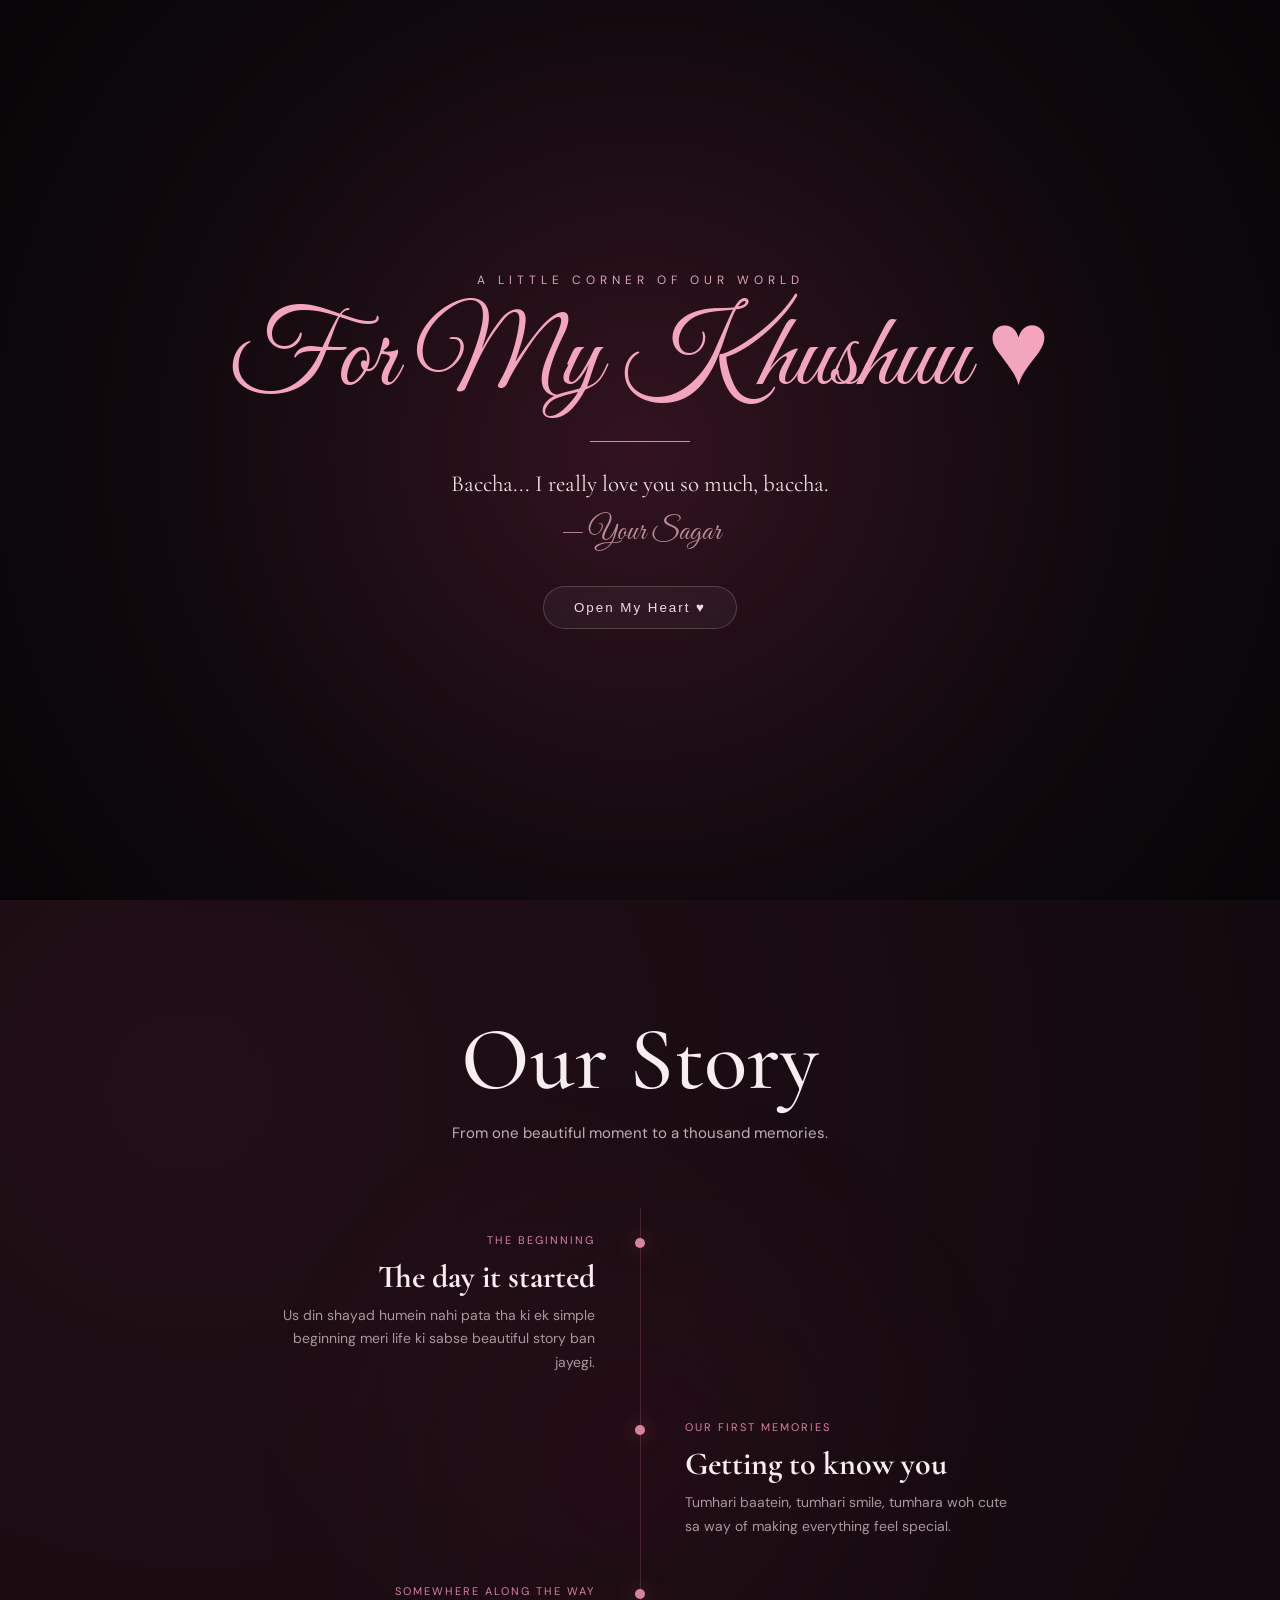
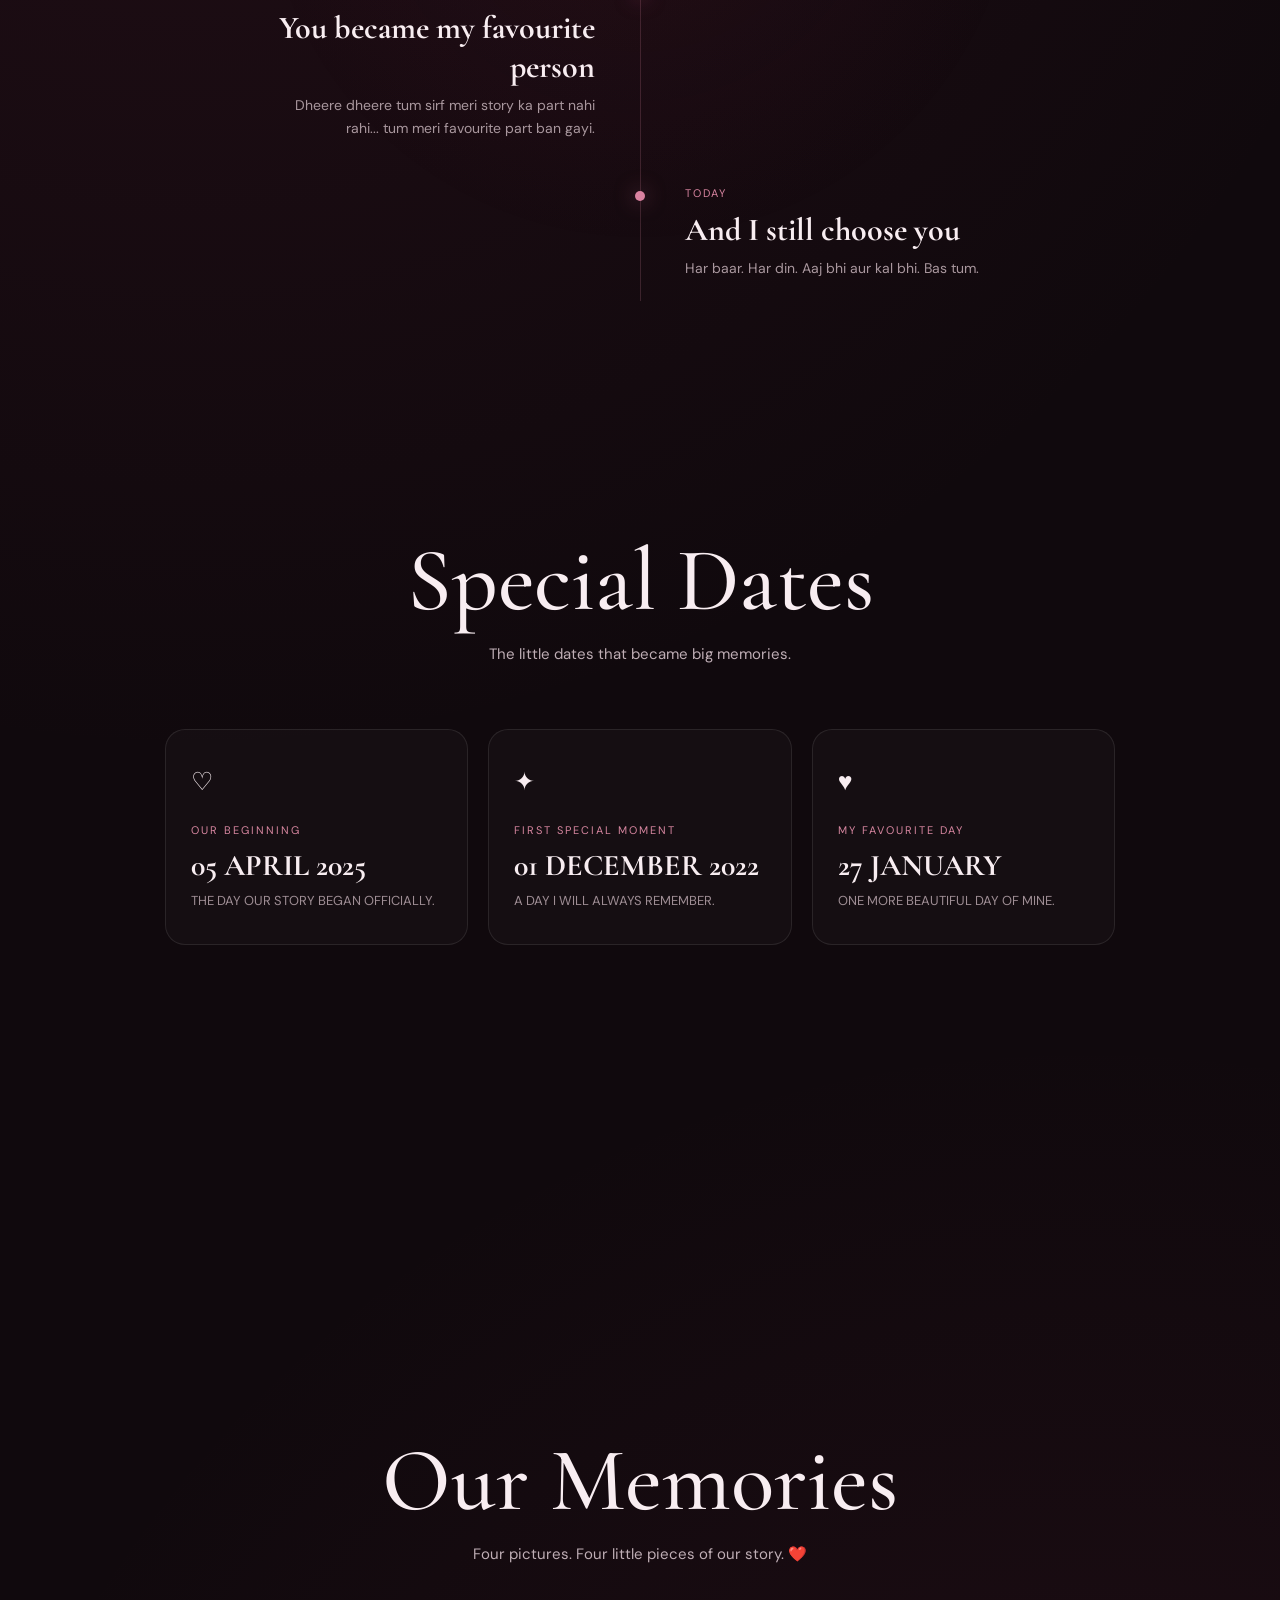
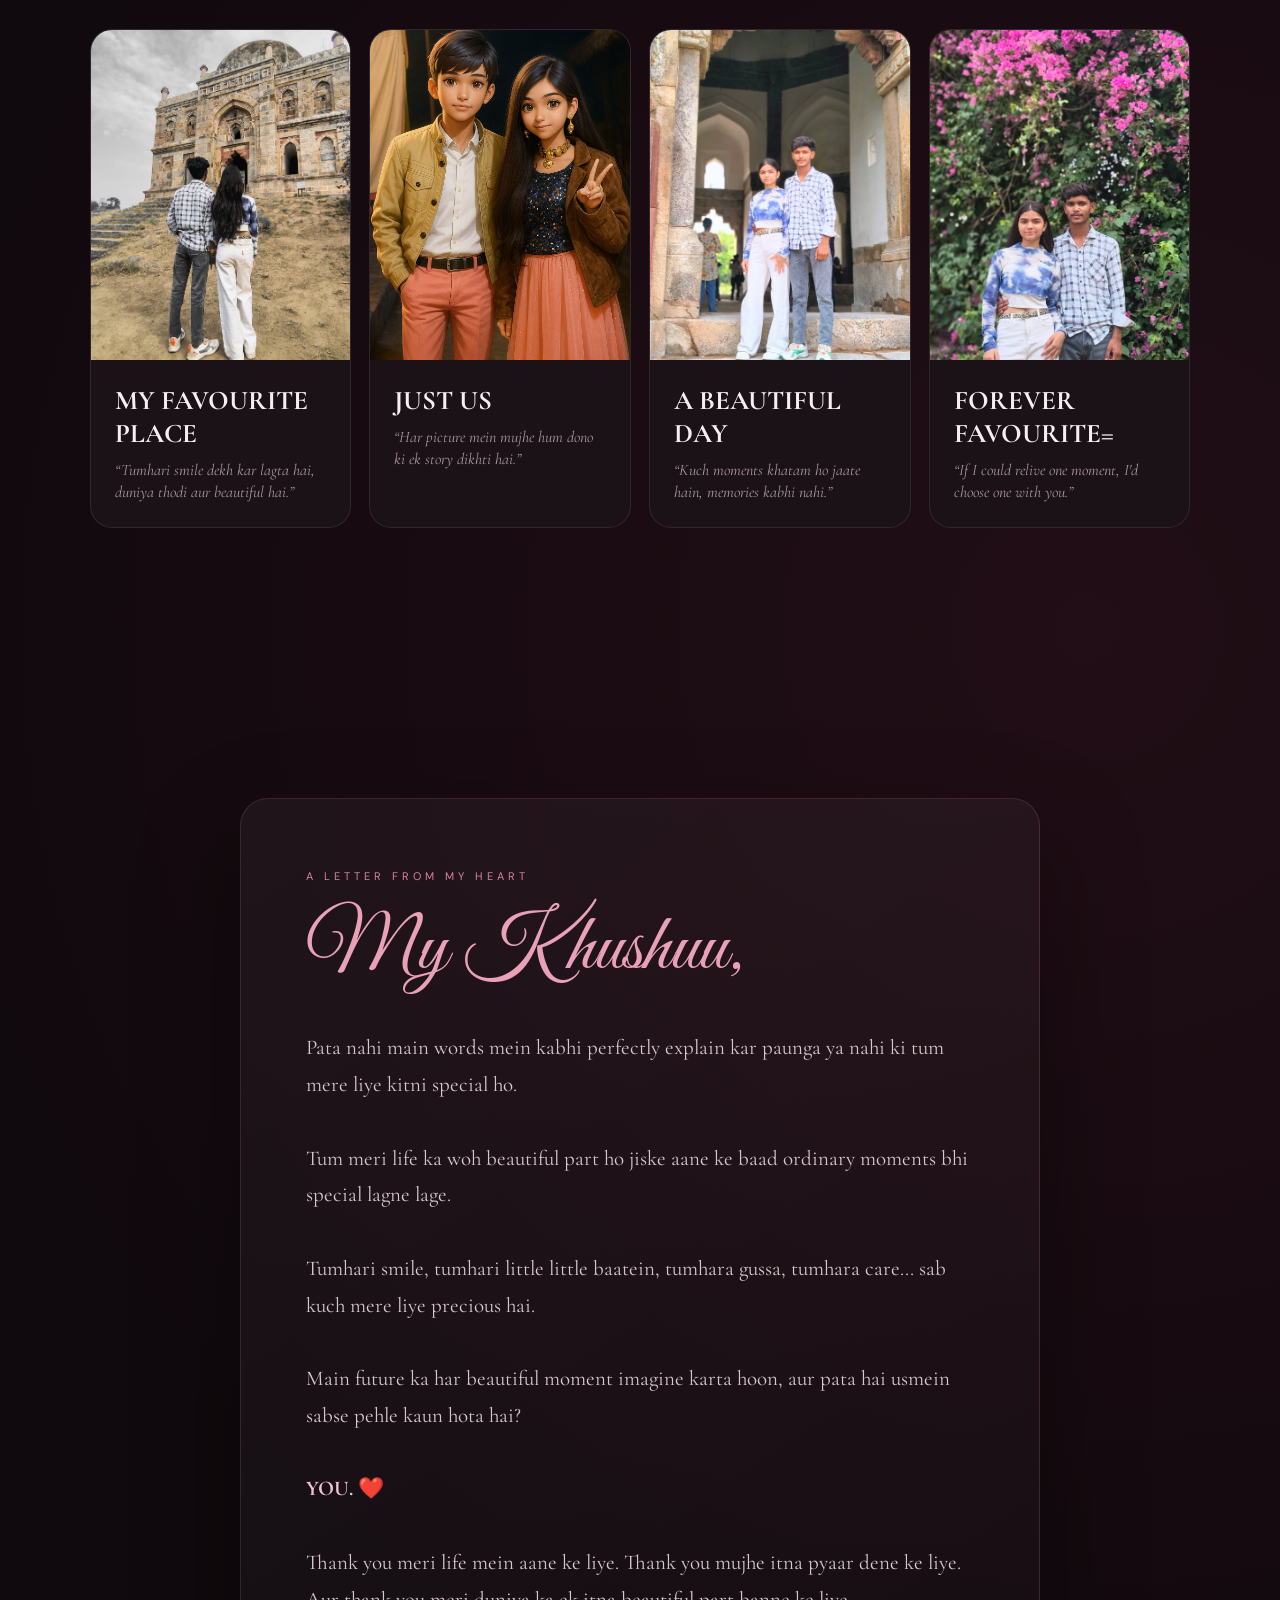
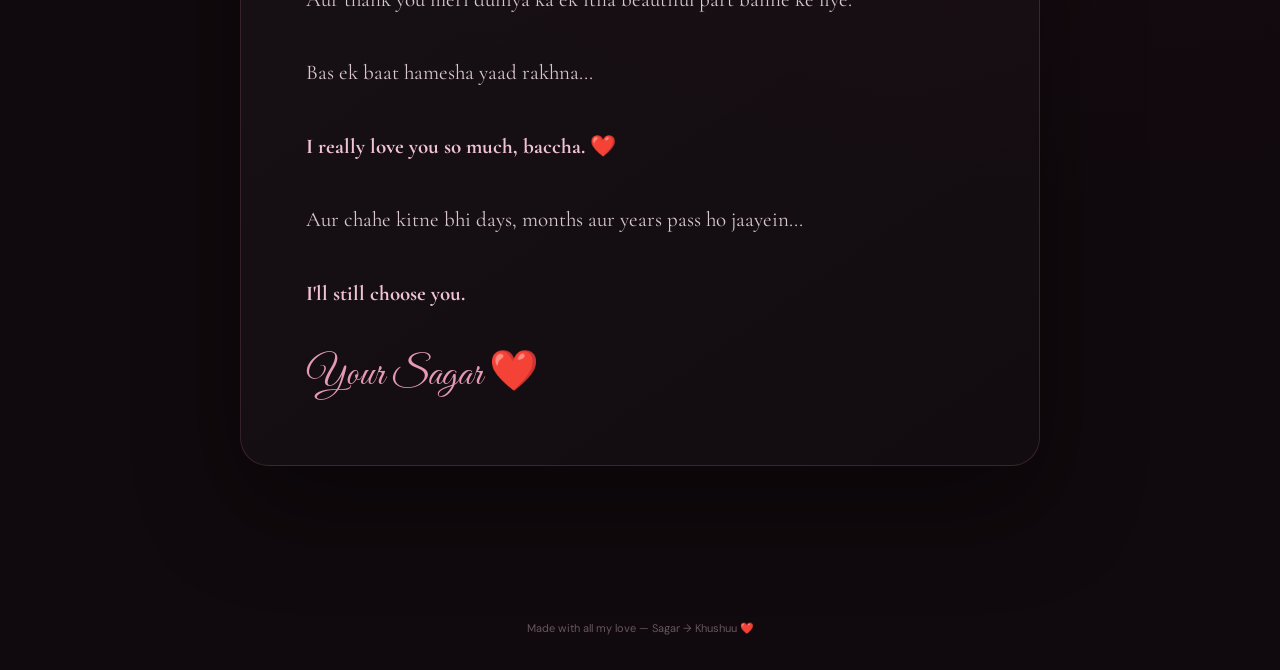
==== commit 591d89be: "Add files via upload" ====
--- a/index.html
+++ b/index.html
@@ -1,836 +1,24 @@
 <!DOCTYPE html>
 <html lang="en">
 <head>
-<meta charset="UTF-8">
-<meta name="viewport" content="width=device-width, initial-scale=1.0">
-
-<title>For My Khushuu ❤️</title>
-
-<!-- Elegant fonts -->
-<link rel="preconnect" href="https://fonts.googleapis.com">
-<link rel="preconnect" href="https://fonts.gstatic.com" crossorigin>
-<link href="https://fonts.googleapis.com/css2?family=Cormorant+Garamond:wght@400;500;600;700&family=DM+Sans:wght@300;400;500&family=Great+Vibes&display=swap" rel="stylesheet">
-
-<style>
-
-/* =====================================================
-   BASIC
-===================================================== */
-
-* {
-    margin: 0;
-    padding: 0;
-    box-sizing: border-box;
-}
-
-html {
-    scroll-behavior: smooth;
-}
-
-body {
-    background:
-        radial-gradient(circle at 15% 20%, rgba(132, 40, 72, .16), transparent 28%),
-        radial-gradient(circle at 85% 70%, rgba(160, 48, 85, .12), transparent 30%),
-        #10090d;
-
-    color: #f8edf1;
-    font-family: "DM Sans", sans-serif;
-    overflow-x: hidden;
-}
-
-/* subtle grain */
-body::before {
-    content: "";
-    position: fixed;
-    inset: 0;
-    pointer-events: none;
-    opacity: .035;
-    z-index: 999;
-    background-image: url("data:image/svg+xml,%3Csvg viewBox='0 0 180 180' xmlns='http://www.w3.org/2000/svg'%3E%3Cfilter id='n'%3E%3CfeTurbulence type='fractalNoise' baseFrequency='.9' numOctaves='4' stitchTiles='stitch'/%3E%3C/filter%3E%3Crect width='100%25' height='100%25' filter='url(%23n)' opacity='.6'/%3E%3C/svg%3E");
-}
-
-/* =====================================================
-   OPENING SCREEN
-===================================================== */
-
-.intro {
-    position: fixed;
-    inset: 0;
-    z-index: 5000;
-
-    display: flex;
-    align-items: center;
-    justify-content: center;
-
-    background:
-        radial-gradient(circle at center, #32131f 0%, #10090d 60%, #070507 100%);
-
-    transition:
-        opacity 1.2s ease,
-        visibility 1.2s ease;
-}
-
-.intro.hide {
-    opacity: 0;
-    visibility: hidden;
-    pointer-events: none;
-}
-
-.intro-content {
-    text-align: center;
-    animation: introAppear 1.8s ease forwards;
-}
-
-.intro-small {
-    font-size: 12px;
-    letter-spacing: 5px;
-    text-transform: uppercase;
-    color: #d8a7b8;
-    margin-bottom: 20px;
-}
-
-.intro-title {
-    font-family: "Great Vibes", cursive;
-    font-size: clamp(55px, 10vw, 105px);
-    font-weight: 400;
-    color: #f3a5bd;
-    line-height: 1;
-}
-
-.intro-heart {
-    display: inline-block;
-    animation: heartbeat 1.4s infinite;
-}
-
-.intro-line {
-    width: 0;
-    height: 1px;
-    background: #d988a5;
-    margin: 28px auto;
-    animation: lineGrow 1.8s 1s ease forwards;
-}
-
-.intro-text {
-    font-family: "Cormorant Garamond", serif;
-    font-size: 23px;
-    color: #eee0e5;
-    opacity: 0;
-    animation: fadeUp 1.2s 1.4s ease forwards;
-}
-
-.intro-from {
-    margin-top: 15px;
-    color: #b98a9a;
-    font-family: "Great Vibes", cursive;
-    font-size: 30px;
-    opacity: 0;
-    animation: fadeUp 1.2s 1.7s ease forwards;
-}
-
-.open-btn {
-    margin-top: 35px;
-    padding: 13px 30px;
-    border: 1px solid rgba(255,255,255,.18);
-    border-radius: 100px;
-    background: rgba(255,255,255,.04);
-    color: #f7dbe4;
-    cursor: pointer;
-    letter-spacing: 2px;
-    transition: .4s;
-    opacity: 0;
-    animation: fadeUp 1s 2.1s ease forwards;
-}
-
-.open-btn:hover {
-    background: rgba(210, 99, 135, .18);
-    transform: translateY(-3px);
-}
-
-/* =====================================================
-   FLOATING HEARTS
-===================================================== */
-
-.floating {
-    position: fixed;
-    inset: 0;
-    pointer-events: none;
-    overflow: hidden;
-    z-index: 2;
-}
-
-.heart {
-    position: absolute;
-    color: rgba(222, 113, 145, .22);
-    font-size: 18px;
-    animation: floatHeart linear infinite;
-}
-
-.heart:nth-child(1) { left: 7%; animation-duration: 13s; }
-.heart:nth-child(2) { left: 18%; animation-duration: 17s; animation-delay: 3s; }
-.heart:nth-child(3) { left: 32%; animation-duration: 12s; animation-delay: 5s; }
-.heart:nth-child(4) { left: 55%; animation-duration: 16s; animation-delay: 1s; }
-.heart:nth-child(5) { left: 72%; animation-duration: 14s; animation-delay: 4s; }
-.heart:nth-child(6) { left: 88%; animation-duration: 18s; animation-delay: 7s; }
-
-/* =====================================================
-   NAVBAR
-===================================================== */
-
-nav {
-    position: fixed;
-    top: 25px;
-    left: 50%;
-    transform: translateX(-50%);
-
-    width: min(700px, 90%);
-    z-index: 1000;
-
-    display: flex;
-    justify-content: center;
-    gap: 30px;
-
-    padding: 13px 25px;
-
-    border: 1px solid rgba(255,255,255,.12);
-    border-radius: 50px;
-
-    background: rgba(15, 8, 12, .72);
-    backdrop-filter: blur(18px);
-}
-
-nav a {
-    color: #d9cbd0;
-    text-decoration: none;
-    font-size: 13px;
-    transition: .3s;
-}
-
-nav a:hover {
-    color: #f19ab4;
-}
-
-/* =====================================================
-   GENERAL
-===================================================== */
-
-section {
-    position: relative;
-    min-height: 100vh;
-    padding: 120px 7vw;
-    z-index: 5;
-}
-
-.section-heading {
-    text-align: center;
-    margin-bottom: 65px;
-}
-
-.section-heading h2 {
-    font-family: "Cormorant Garamond", serif;
-    font-size: clamp(55px, 7vw, 90px);
-    font-weight: 500;
-    line-height: .9;
-}
-
-.section-heading p {
-    margin-top: 22px;
-    color: #bfaeb5;
-    font-size: 15px;
-}
-
-/* =====================================================
-   HERO
-===================================================== */
-
-.hero {
-    min-height: 100vh;
-    display: grid;
-    grid-template-columns: 1.05fr .95fr;
-    align-items: center;
-    gap: 80px;
-    padding-top: 150px;
-}
-
-.hero-left {
-    position: relative;
-    height: 620px;
-}
-
-.photo {
-    position: absolute;
-    overflow: hidden;
-    border-radius: 24px;
-    border: 1px solid rgba(255,255,255,.15);
-    box-shadow: 0 30px 80px rgba(0,0,0,.45);
-    transition: transform .7s cubic-bezier(.2,.8,.2,1);
-}
-
-.photo img {
-    width: 100%;
-    height: 100%;
-    object-fit: cover;
-    display: block;
-}
-
-.photo:hover {
-    z-index: 20;
-    transform: rotate(0deg) scale(1.05) !important;
-}
-
-.photo1 {
-    width: 250px;
-    height: 340px;
-    top: 40px;
-    left: 8%;
-    transform: rotate(-6deg);
-}
-
-.photo2 {
-    width: 245px;
-    height: 325px;
-    top: 100px;
-    left: 48%;
-    transform: rotate(5deg);
-}
-
-.photo3 {
-    width: 255px;
-    height: 330px;
-    top: 315px;
-    left: 13%;
-    transform: rotate(4deg);
-}
-
-.photo4 {
-    width: 245px;
-    height: 325px;
-    top: 280px;
-    left: 51%;
-    transform: rotate(-6deg);
-}
-
-.hero-right {
-    padding-right: 5vw;
-}
-
-.eyebrow {
-    color: #dc91aa;
-    text-transform: uppercase;
-    letter-spacing: 5px;
-    font-size: 11px;
-    margin-bottom: 22px;
-}
-
-.hero-title {
-    font-family: "Cormorant Garamond", serif;
-    font-size: clamp(60px, 7vw, 100px);
-    font-weight: 400;
-    line-height: .85;
-}
-
-.hero-title span {
-    color: #e79ab3;
-    font-family: "Great Vibes", cursive;
-}
-
-.hero-description {
-    margin-top: 35px;
-    max-width: 500px;
-    color: #bbaab1;
-    line-height: 1.9;
-    font-size: 15px;
-}
-
-/* =====================================================
-   COUNTER
-===================================================== */
-
-.counter-box {
-    margin-top: 45px;
-    padding: 27px;
-
-    border: 1px solid rgba(232,155,177,.17);
-    border-radius: 20px;
-
-    background: rgba(255,255,255,.025);
-}
-
-.counter-label {
-    color: #a88f98;
-    font-size: 11px;
-    letter-spacing: 3px;
-    text-transform: uppercase;
-    margin-bottom: 17px;
-}
-
-.counter {
-    display: grid;
-    grid-template-columns: repeat(4,1fr);
-    gap: 10px;
-}
-
-.time-number {
-    font-family: "Cormorant Garamond", serif;
-    font-size: 42px;
-    color: #f1cbd6;
-}
-
-.time-label {
-    font-size: 10px;
-    color: #927c85;
-    text-transform: uppercase;
-    letter-spacing: 1px;
-}
-
-/* =====================================================
-   STORY
-===================================================== */
-
-.story {
-    background:
-        radial-gradient(circle at 50% 50%, rgba(100,25,50,.12), transparent 45%);
-}
-
-.timeline {
-    max-width: 850px;
-    margin: auto;
-    position: relative;
-}
-
-.timeline::before {
-    content: "";
-    position: absolute;
-    left: 50%;
-    top: 0;
-    bottom: 0;
-    width: 1px;
-    background: rgba(221,137,162,.2);
-}
-
-.story-item {
-    width: 50%;
-    padding: 20px 45px;
-    position: relative;
-    opacity: 0;
-    transform: translateY(35px);
-    transition: 1s ease;
-}
-
-.story-item.show {
-    opacity: 1;
-    transform: translateY(0);
-}
-
-.story-item:nth-child(odd) {
-    text-align: right;
-}
-
-.story-item:nth-child(even) {
-    margin-left: 50%;
-}
-
-.story-dot {
-    position: absolute;
-    width: 10px;
-    height: 10px;
-    border-radius: 50%;
-    background: #d982a0;
-    top: 30px;
-    box-shadow: 0 0 20px rgba(221,111,145,.5);
-}
-
-.story-item:nth-child(odd) .story-dot {
-    right: -5px;
-}
-
-.story-item:nth-child(even) .story-dot {
-    left: -5px;
-}
-
-.story-date {
-    color: #d7839f;
-    font-size: 11px;
-    letter-spacing: 2px;
-}
-
-.story-item h3 {
-    font-family: "Cormorant Garamond", serif;
-    font-size: 32px;
-    margin: 8px 0;
-}
-
-.story-item p {
-    color: #a9979e;
-    line-height: 1.7;
-    font-size: 14px;
-}
-
-/* =====================================================
-   DATES
-===================================================== */
-
-.dates-grid {
-    max-width: 950px;
-    margin: auto;
-    display: grid;
-    grid-template-columns: repeat(3,1fr);
-    gap: 20px;
-}
-
-.date-card {
-    padding: 35px 25px;
-    min-height: 200px;
-
-    border: 1px solid rgba(255,255,255,.09);
-    border-radius: 20px;
-
-    background: rgba(255,255,255,.025);
-    transition: .5s;
-}
-
-.date-card:hover {
-    transform: translateY(-8px);
-    border-color: rgba(224,131,158,.3);
-}
-
-.date-icon {
-    font-size: 25px;
-    margin-bottom: 20px;
-}
-
-.date-card small {
-    color: #d786a0;
-    letter-spacing: 2px;
-}
-
-.date-card h3 {
-    font-family: "Cormorant Garamond", serif;
-    font-size: 30px;
-    margin: 8px 0;
-}
-
-.date-card p {
-    color: #9f8e95;
-    font-size: 13px;
-}
-
-/* =====================================================
-   MEMORIES
-===================================================== */
-
-.memories {
-    padding-bottom: 150px;
-}
-
-.memory-grid {
-    max-width: 1250px;
-    margin: auto;
-
-    display: grid;
-    grid-template-columns: repeat(4, 1fr);
-    gap: 18px;
-}
-
-.memory-card {
-    overflow: hidden;
-    border-radius: 22px;
-    background: #1b1217;
-    border: 1px solid rgba(255,255,255,.09);
-
-    transition: .6s cubic-bezier(.2,.8,.2,1);
-}
-
-.memory-card:hover {
-    transform: translateY(-12px);
-    box-shadow: 0 25px 70px rgba(0,0,0,.4);
-}
-
-.memory-img {
-    height: 330px;
-    overflow: hidden;
-}
-
-.memory-img img {
-    width: 100%;
-    height: 100%;
-    object-fit: cover;
-    transition: 1s ease;
-}
-
-.memory-card:hover img {
-    transform: scale(1.06);
-}
-
-.memory-content {
-    padding: 24px;
-}
-
-.memory-content h3 {
-    font-family: "Cormorant Garamond", serif;
-    font-size: 27px;
-}
-
-.memory-content p {
-    margin-top: 9px;
-    color: #a7949c;
-    font-family: "Cormorant Garamond", serif;
-    font-style: italic;
-    font-size: 16px;
-    line-height: 1.4;
-}
-
-/* =====================================================
-   LETTER
-===================================================== */
-
-.letter-section {
-    min-height: 100vh;
-    display: flex;
-    align-items: center;
-    justify-content: center;
-}
-
-.letter {
-    width: min(800px, 90%);
-    padding: 65px;
-
-    border: 1px solid rgba(226,140,163,.17);
-    border-radius: 28px;
-
-    background:
-        linear-gradient(
-            145deg,
-            rgba(255,255,255,.045),
-            rgba(255,255,255,.012)
-        );
-
-    box-shadow: 0 40px 100px rgba(0,0,0,.35);
-}
-
-.letter-small {
-    color: #d685a0;
-    letter-spacing: 4px;
-    font-size: 11px;
-    text-transform: uppercase;
-}
-
-.letter h2 {
-    font-family: "Great Vibes", cursive;
-    font-size: clamp(55px, 7vw, 80px);
-    font-weight: 400;
-    color: #e9a1b8;
-    margin: 15px 0 30px;
-}
-
-.letter p {
-    font-family: "Cormorant Garamond", serif;
-    font-size: 21px;
-    line-height: 1.75;
-    color: #d8c8ce;
-}
-
-.signature {
-    margin-top: 35px;
-    font-family: "Great Vibes", cursive;
-    color: #e49ab2;
-    font-size: 40px;
-}
-
-.footer {
-    text-align: center;
-    padding: 35px;
-    color: #69565f;
-    font-size: 11px;
-}
-
-/* =====================================================
-   ANIMATIONS
-===================================================== */
-
-@keyframes introAppear {
-    from {
-        opacity: 0;
-        transform: translateY(25px);
-    }
-    to {
-        opacity: 1;
-        transform: translateY(0);
-    }
-}
-
-@keyframes lineGrow {
-    to {
-        width: 100px;
-    }
-}
-
-@keyframes fadeUp {
-    to {
-        opacity: 1;
-        transform: translateY(0);
-    }
-
-    from {
-        opacity: 0;
-        transform: translateY(15px);
-    }
-}
-
-@keyframes heartbeat {
-    0%,100% { transform: scale(1); }
-    15% { transform: scale(1.2); }
-    30% { transform: scale(1); }
-    45% { transform: scale(1.15); }
-}
-
-@keyframes floatHeart {
-    from {
-        transform: translateY(110vh) rotate(0);
-    }
-    to {
-        transform: translateY(-15vh) rotate(360deg);
-    }
-}
-
-/* =====================================================
-   RESPONSIVE
-===================================================== */
-
-@media(max-width: 1000px) {
-
-    .hero {
-        grid-template-columns: 1fr;
-        gap: 30px;
-    }
-
-    .hero-left {
-        height: 600px;
-        max-width: 650px;
-        width: 100%;
-        margin: auto;
-    }
-
-    .hero-right {
-        text-align: center;
-        padding: 0;
-    }
-
-    .hero-description {
-        margin-left: auto;
-        margin-right: auto;
-    }
-
-    .dates-grid {
-        grid-template-columns: 1fr 1fr;
-    }
-
-    .memory-grid {
-        grid-template-columns: 1fr 1fr;
-    }
-}
-
-@media(max-width: 650px) {
-
-    nav {
-        gap: 15px;
-        padding: 12px 15px;
-    }
-
-    nav a {
-        font-size: 11px;
-    }
-
-    section {
-        padding-left: 20px;
-        padding-right: 20px;
-    }
-
-    .hero {
-        padding-top: 130px;
-    }
-
-    .hero-left {
-        height: 430px;
-    }
-
-    .photo1 {
-        width: 165px;
-        height: 230px;
-        left: 4%;
-        top: 20px;
-    }
-
-    .photo2 {
-        width: 165px;
-        height: 220px;
-        left: 48%;
-        top: 55px;
-    }
-
-    .photo3 {
-        width: 170px;
-        height: 225px;
-        left: 10%;
-        top: 215px;
-    }
-
-    .photo4 {
-        width: 165px;
-        height: 220px;
-        left: 51%;
-        top: 200px;
-    }
-
-    .counter {
-        grid-template-columns: repeat(2,1fr);
-        gap: 20px;
-    }
-
-    .timeline::before {
-        left: 8px;
-    }
-
-    .story-item,
-    .story-item:nth-child(even) {
-        width: 100%;
-        margin-left: 0;
-        text-align: left;
-        padding-left: 35px;
-        padding-right: 0;
-    }
-
-    .story-item:nth-child(odd) .story-dot,
-    .story-item:nth-child(even) .story-dot {
-        left: 3px;
-        right: auto;
-    }
-
-    .dates-grid,
-    .memory-grid {
-        grid-template-columns: 1fr;
-    }
-
-    .memory-img {
-        height: 400px;
-    }
-
-    .letter {
-        padding: 35px 25px;
-    }
-
-    .letter p {
-        font-size: 19px;
-    }
-}
-
-</style>
+    <meta charset="UTF-8">
+    <meta name="viewport" content="width=device-width, initial-scale=1.0">
+
+    <title>For My Khushuu ❤️</title>
+
+    <link rel="preconnect" href="https://fonts.googleapis.com">
+    <link rel="preconnect" href="https://fonts.gstatic.com" crossorigin>
+
+    <link href="https://fonts.googleapis.com/css2?family=Cormorant+Garamond:wght@400;500;600;700&family=DM+Sans:wght@300;400;500&family=Great+Vibes&display=swap" rel="stylesheet">
+
+    <link rel="stylesheet" href="style.css">
 </head>
 
 <body>
 
-<!-- =====================================================
-     OPENING
-===================================================== -->
+<!-- =========================
+     OPENING SCREEN
+========================= -->
 
 <div class="intro" id="intro">
 
@@ -840,18 +28,18 @@
             A little corner of our world
         </div>
 
-        <div class="intro-title">
-            For My Khushuu <span class="intro-heart">♥</span>
-        </div>
+        <h1 class="intro-title">
+            For My Khushuu <span>♥</span>
+        </h1>
 
         <div class="intro-line"></div>
 
-        <div class="intro-text">
-            Baccha... I really love you so much baccha.
-        </div>
+        <p class="intro-text">
+            Baccha... I really love you so much, baccha.
+        </p>
 
         <div class="intro-from">
-            — Yours Sagar
+            — Your Sagar
         </div>
 
         <button class="open-btn" onclick="openLove()">
@@ -863,70 +51,76 @@
 </div>
 
 
-<!-- FLOATING HEARTS -->
-
-<div class="floating">
-    <div class="heart">♡</div>
-    <div class="heart">♥</div>
-    <div class="heart">✦</div>
-    <div class="heart">♡</div>
-    <div class="heart">♥</div>
-    <div class="heart">✧</div>
+<!-- =========================
+     FLOATING HEARTS
+========================= -->
+
+<div class="floating-hearts">
+    <span>♡</span>
+    <span>♥</span>
+    <span>✦</span>
+    <span>♡</span>
+    <span>♥</span>
+    <span>✧</span>
 </div>
 
 
-<!-- =====================================================
-     NAVIGATION
-===================================================== -->
-
-<nav>
+<!-- =========================
+     NAVBAR
+========================= -->
+
+<nav class="navbar">
+
     <a href="#home">Home</a>
     <a href="#story">Our Story</a>
     <a href="#dates">Dates</a>
     <a href="#memories">Memories</a>
     <a href="#letter">Letter</a>
+    <a href="songs.html">Songs</a>
+    <a href="our photos.html">Pictures</a>
+
 </nav>
 
 
-<!-- =====================================================
-     HOME
-===================================================== -->
+<!-- =========================
+     HOME / HERO
+========================= -->
 
 <section class="hero" id="home">
 
-    <div class="hero-left">
-
-        <!-- PHOTO 1 -->
-        <div class="photo photo1">
-            <img src="images/photo1.jpg" alt="Our memory">
-        </div>
-
-        <!-- PHOTO 2 -->
-        <div class="photo photo2">
-            <img src="images/photo2.jpg" alt="Our memory">
-        </div>
-
-        <!-- PHOTO 3 -->
-        <div class="photo photo3">
-            <img src="images/photo3.jpg" alt="Our memory">
-        </div>
-
-        <!-- PHOTO 4 -->
-        <div class="photo photo4">
-            <img src="images/photo4.jpg" alt="Our memory">
-        </div>
-
-    </div>
-
-
-    <div class="hero-right">
+    <!-- 4 PHOTO COLLAGE -->
+
+    <div class="hero-photos">
+
+        <div class="hero-photo photo-one">
+            <img src="images/photo1.jpg" alt="Our Memory">
+        </div>
+
+        <div class="hero-photo photo-two">
+            <img src="images/photo2.jpg" alt="Our Memory">
+        </div>
+
+        <div class="hero-photo photo-three">
+            <img src="images/photo3.jpg" alt="Our Memory">
+        </div>
+
+        <div class="hero-photo photo-four">
+            <img src="images/photo4.jpg" alt="Our Memory">
+        </div>
+
+    </div>
+
+
+    <!-- HERO CONTENT -->
+
+    <div class="hero-content">
 
         <div class="eyebrow">
             A story written by two hearts
         </div>
 
         <h1 class="hero-title">
-            Me & <br>
+            Me &
             <span>Khushuu</span>
         </h1>
 
@@ -939,34 +133,34 @@
         </p>
 
 
-        <!-- LIVE COUNTER -->
+        <!-- COUNTER -->
 
         <div class="counter-box">
 
-            <div class="counter-label">
+            <div class="counter-title">
                 Together since the day everything changed
             </div>
 
             <div class="counter">
 
-                <div>
-                    <div class="time-number" id="days">0</div>
-                    <div class="time-label">Days</div>
+                <div class="time">
+                    <strong id="days">0</strong>
+                    <small>Days</small>
                 </div>
 
-                <div>
-                    <div class="time-number" id="hours">0</div>
-                    <div class="time-label">Hours</div>
+                <div class="time">
+                    <strong id="hours">00</strong>
+                    <small>Hours</small>
                 </div>
 
-                <div>
-                    <div class="time-number" id="minutes">0</div>
-                    <div class="time-label">Minutes</div>
+                <div class="time">
+                    <strong id="minutes">00</strong>
+                    <small>Minutes</small>
                 </div>
 
-                <div>
-                    <div class="time-number" id="seconds">0</div>
-                    <div class="time-label">Seconds</div>
+                <div class="time">
+                    <strong id="seconds">00</strong>
+                    <small>Seconds</small>
                 </div>
 
             </div>
@@ -978,11 +172,11 @@
 </section>
 
 
-<!-- =====================================================
+<!-- =========================
      OUR STORY
-===================================================== -->
-
-<section class="story" id="story">
+========================= -->
+
+<section class="story-section" id="story">
 
     <div class="section-heading">
 
@@ -1001,9 +195,7 @@
 
             <div class="story-dot"></div>
 
-            <div class="story-date">
-                THE BEGINNING
-            </div>
+            <span>THE BEGINNING</span>
 
             <h3>The day it started</h3>
 
@@ -1020,9 +212,7 @@
 
             <div class="story-dot"></div>
 
-            <div class="story-date">
-                OUR FIRST MEMORIES
-            </div>
+            <span>OUR FIRST MEMORIES</span>
 
             <h3>Getting to know you</h3>
 
@@ -1039,16 +229,14 @@
 
             <div class="story-dot"></div>
 
-            <div class="story-date">
-                SOMEWHERE ALONG THE WAY
-            </div>
+            <span>SOMEWHERE ALONG THE WAY</span>
 
             <h3>You became my favourite person</h3>
 
             <p>
                 Dheere dheere tum sirf meri story ka
-                part nahi rahi... tum meri favourite
-                part ban gayi.
+                part nahi rahi...
+                tum meri favourite part ban gayi.
             </p>
 
         </div>
@@ -1058,9 +246,7 @@
 
             <div class="story-dot"></div>
 
-            <div class="story-date">
-                TODAY
-            </div>
+            <span>TODAY</span>
 
             <h3>And I still choose you</h3>
 
@@ -1077,11 +263,11 @@
 </section>
 
 
-<!-- =====================================================
+<!-- =========================
      SPECIAL DATES
-===================================================== -->
-
-<section id="dates">
+========================= -->
+
+<section class="dates-section" id="dates">
 
     <div class="section-heading">
 
@@ -1097,26 +283,47 @@
     <div class="dates-grid">
 
         <div class="date-card">
+
             <div class="date-icon">♡</div>
-            <small>OUR BEGINNING</small>
-            <h3>05 APRIL  2025</h3>
-            <p>The day our story officially began.</p>
+
+            <span>OUR BEGINNING</span>
+
+            <h3>05 APRIL 2025</h3>
+
+            <p>
+                THE DAY OUR STORY BEGAN OFFICIALLY.
+            </p>
+
         </div>
 
 
         <div class="date-card">
+
             <div class="date-icon">✦</div>
-            <small>FIRST SPECIAL MOMENT</small>
-            <h3> 06 APRIL 2026</h3>
-            <p>A day I will always remember.</p>
+
+            <span>FIRST SPECIAL MOMENT</span>
+
+            <h3>01 DECEMBER 2022</h3>
+
+            <p>
+                A DAY I WILL ALWAYS REMEMBER.
+            </p>
+
         </div>
 
 
         <div class="date-card">
+
             <div class="date-icon">♥</div>
-            <small>MY FAVOURITE DAY</small>
+
+            <span>MY FAVOURITE DAY</span>
+
             <h3>27 JANUARY</h3>
-            <p>Beautiful Date Of Mine.</p>
+
+            <p>
+             ONE MORE BEAUTIFUL DAY OF MINE.
+            </p>
+
         </div>
 
     </div>
@@ -1124,11 +331,12 @@
 </section>
 
 
-<!-- =====================================================
+<!-- =========================
      MEMORIES
-===================================================== -->
-
-<section class="memories" id="memories">
+     4 CARDS IN ONE LINE
+========================= -->
+
+<section class="memories-section" id="memories">
 
     <div class="section-heading">
 
@@ -1143,17 +351,17 @@
 
     <div class="memory-grid">
 
-        <!-- MEMORY 1 -->
-
-        <div class="memory-card">
-
-            <div class="memory-img">
+        <!-- CARD 1 -->
+
+        <article class="memory-card">
+
+            <div class="memory-image">
                 <img src="images/photo5.jpg" alt="Memory">
             </div>
 
             <div class="memory-content">
 
-                <h3>My Favourite Place</h3>
+                <h3>MY FAVOURITE PLACE</h3>
 
                 <p>
                     “Tumhari smile dekh kar lagta hai,
@@ -1162,20 +370,20 @@
 
             </div>
 
-        </div>
-
-
-        <!-- MEMORY 2 -->
-
-        <div class="memory-card">
-
-            <div class="memory-img">
+        </article>
+
+
+        <!-- CARD 2 -->
+
+        <article class="memory-card">
+
+            <div class="memory-image">
                 <img src="images/photo6.jpg" alt="Memory">
             </div>
 
             <div class="memory-content">
 
-                <h3>Just Us</h3>
+                <h3>JUST US</h3>
 
                 <p>
                     “Har picture mein mujhe
@@ -1184,20 +392,20 @@
 
             </div>
 
-        </div>
-
-
-        <!-- MEMORY 3 -->
-
-        <div class="memory-card">
-
-            <div class="memory-img">
+        </article>
+
+
+        <!-- CARD 3 -->
+
+        <article class="memory-card">
+
+            <div class="memory-image">
                 <img src="images/photo7.jpg" alt="Memory">
             </div>
 
             <div class="memory-content">
 
-                <h3>A Beautiful Day</h3>
+                <h3>A BEAUTIFUL DAY</h3>
 
                 <p>
                     “Kuch moments khatam ho jaate hain,
@@ -1206,20 +414,20 @@
 
             </div>
 
-        </div>
-
-
-        <!-- MEMORY 4 -->
-
-        <div class="memory-card">
-
-            <div class="memory-img">
+        </article>
+
+
+        <!-- CARD 4 -->
+
+        <article class="memory-card">
+
+            <div class="memory-image">
                 <img src="images/photo8.jpg" alt="Memory">
             </div>
 
             <div class="memory-content">
 
-                <h3>Forever Favourite</h3>
+                <h3>FOREVER FAVOURITE=</h3>
 
                 <p>
                     “If I could relive one moment,
@@ -1228,24 +436,24 @@
 
             </div>
 
-        </div>
+        </article>
 
     </div>
 
 </section>
 
 
-<!-- =====================================================
+<!-- =========================
      LOVE LETTER
-===================================================== -->
+========================= -->
 
 <section class="letter-section" id="letter">
 
     <div class="letter">
 
-        <div class="letter-small">
+        <span class="letter-label">
             A letter from my heart
-        </div>
+        </span>
 
         <h2>My Khushuu,</h2>
 
@@ -1275,7 +483,7 @@
 
             <br><br>
 
-            <strong>YOU.</strong>
+            <strong>YOU. ❤️</strong>
 
             <br><br>
 
@@ -1299,7 +507,7 @@
             Aur chahe kitne bhi days, months aur years
             pass ho jaayein...
 
-            <br>
+            <br><br>
 
             <strong>
                 I'll still choose you.
@@ -1316,139 +524,16 @@
 </section>
 
 
-<div class="footer">
+<!-- =========================
+     FOOTER
+========================= -->
+
+<footer>
     Made with all my love — Sagar → Khushuu ❤️
-</div>
-
-
-<script>
-
-/* =====================================================
-   IMPORTANT:
-   YAHAN APNI RELATIONSHIP START DATE DAALO
-
-   Format:
-   "YYYY-MM-DDTHH:MM:SS"
-
-   Example:
-   "2024-02-14T20:30:00"
-
-===================================================== */
-
-const relationshipStart = new Date("2025-04-05T12:30:00");
-
-
-/* =====================================================
-   LIVE RELATIONSHIP COUNTER
-===================================================== */
-
-function updateCounter() {
-
-    const now = new Date();
-
-    let difference = now - relationshipStart;
-
-    if (difference < 0) {
-        difference = 0;
-    }
-
-    const totalSeconds = Math.floor(difference / 1000);
-
-    const days = Math.floor(totalSeconds / 86400);
-
-    const hours = Math.floor(
-        (totalSeconds % 86400) / 3600
-    );
-
-    const minutes = Math.floor(
-        (totalSeconds % 3600) / 60
-    );
-
-    const seconds = totalSeconds % 60;
-
-
-    document.getElementById("days").textContent =
-        days.toLocaleString();
-
-    document.getElementById("hours").textContent =
-        String(hours).padStart(2, "0");
-
-    document.getElementById("minutes").textContent =
-        String(minutes).padStart(2, "0");
-
-    document.getElementById("seconds").textContent =
-        String(seconds).padStart(2, "0");
-}
-
-updateCounter();
-
-setInterval(updateCounter, 1000);
-
-
-/* =====================================================
-   OPENING ANIMATION
-===================================================== */
-
-function openLove() {
-
-    const intro = document.getElementById("intro");
-
-    intro.classList.add("hide");
-
-    document.body.style.overflow = "auto";
-
-    setTimeout(() => {
-
-        document.getElementById("home")
-            .scrollIntoView({
-                behavior: "smooth"
-            });
-
-    }, 700);
-}
-
-
-/* =====================================================
-   STORY SCROLL ANIMATION
-===================================================== */
-
-const storyItems =
-    document.querySelectorAll(".story-item");
-
-const observer = new IntersectionObserver(
-
-    entries => {
-
-        entries.forEach(entry => {
-
-            if (entry.isIntersecting) {
-
-                entry.target.classList.add("show");
-
-            }
-
-        });
-
-    },
-
-    {
-        threshold: 0.15
-    }
-
-);
-
-storyItems.forEach(item => {
-    observer.observe(item);
-});
-
-
-/* =====================================================
-   INITIAL SCROLL LOCK
-===================================================== */
-
-document.body.style.overflow = "hidden";
-
-</script>
+</footer>
+
+
+<script src="script.js"></script>
 
 </body>
 </html>
--- a/style.css
+++ b/style.css
@@ -0,0 +1,1189 @@
+* {
+    margin: 0;
+    padding: 0;
+    box-sizing: border-box;
+}
+
+html {
+    scroll-behavior: smooth;
+}
+
+body {
+    background:
+        radial-gradient(
+            circle at 15% 20%,
+            rgba(132, 40, 72, .16),
+            transparent 28%
+        ),
+        radial-gradient(
+            circle at 85% 70%,
+            rgba(160, 48, 85, .12),
+            transparent 30%
+        ),
+        #10090d;
+
+    color: #f8edf1;
+    font-family: "DM Sans", sans-serif;
+    overflow-x: hidden;
+}
+
+
+/* =========================
+   GRAIN
+========================= */
+
+body::before {
+    content: "";
+    position: fixed;
+    inset: 0;
+
+    pointer-events: none;
+
+    opacity: .035;
+
+    z-index: 999;
+
+    background-image:
+        url("data:image/svg+xml,%3Csvg viewBox='0 0 180 180' xmlns='http://www.w3.org/2000/svg'%3E%3Cfilter id='n'%3E%3CfeTurbulence type='fractalNoise' baseFrequency='.9' numOctaves='4' stitchTiles='stitch'/%3E%3C/filter%3E%3Crect width='100%25' height='100%25' filter='url(%23n)' opacity='.6'/%3E%3C/svg%3E");
+}
+
+
+/* =========================
+   INTRO
+========================= */
+
+.intro {
+    position: fixed;
+    inset: 0;
+
+    z-index: 5000;
+
+    display: flex;
+    align-items: center;
+    justify-content: center;
+
+    background:
+        radial-gradient(
+            circle at center,
+            #32131f 0%,
+            #10090d 60%,
+            #070507 100%
+        );
+
+    transition:
+        opacity 1.2s ease,
+        visibility 1.2s ease;
+}
+
+.intro.hide {
+    opacity: 0;
+    visibility: hidden;
+    pointer-events: none;
+}
+
+.intro-content {
+    text-align: center;
+
+    animation: introAppear 1.8s ease forwards;
+}
+
+.intro-small {
+    font-size: 12px;
+    letter-spacing: 5px;
+    text-transform: uppercase;
+
+    color: #d8a7b8;
+
+    margin-bottom: 20px;
+}
+
+.intro-title {
+    font-family: "Great Vibes", cursive;
+
+    font-size: clamp(55px, 10vw, 105px);
+
+    font-weight: 400;
+
+    color: #f3a5bd;
+
+    line-height: 1;
+}
+
+.intro-title span {
+    display: inline-block;
+
+    animation: heartbeat 1.4s infinite;
+}
+
+.intro-line {
+    width: 0;
+    height: 1px;
+
+    background: #d988a5;
+
+    margin: 28px auto;
+
+    animation:
+        lineGrow 1.8s 1s ease forwards;
+}
+
+.intro-text {
+    font-family: "Cormorant Garamond", serif;
+
+    font-size: 23px;
+
+    color: #eee0e5;
+
+    opacity: 0;
+
+    animation:
+        fadeUp 1.2s 1.4s ease forwards;
+}
+
+.intro-from {
+    margin-top: 15px;
+
+    color: #b98a9a;
+
+    font-family: "Great Vibes", cursive;
+
+    font-size: 30px;
+
+    opacity: 0;
+
+    animation:
+        fadeUp 1.2s 1.7s ease forwards;
+}
+
+.open-btn {
+    margin-top: 35px;
+
+    padding: 13px 30px;
+
+    border: 1px solid rgba(255,255,255,.18);
+
+    border-radius: 100px;
+
+    background: rgba(255,255,255,.04);
+
+    color: #f7dbe4;
+
+    cursor: pointer;
+
+    letter-spacing: 2px;
+
+    transition: .4s;
+
+    opacity: 0;
+
+    animation:
+        fadeUp 1s 2.1s ease forwards;
+}
+
+.open-btn:hover {
+    background: rgba(210, 99, 135, .18);
+
+    transform: translateY(-3px);
+}
+
+
+/* =========================
+   FLOATING HEARTS
+========================= */
+
+.floating-hearts {
+    position: fixed;
+    inset: 0;
+
+    overflow: hidden;
+
+    pointer-events: none;
+
+    z-index: 2;
+}
+
+.floating-hearts span {
+    position: absolute;
+
+    bottom: -50px;
+
+    color: rgba(222,113,145,.22);
+
+    font-size: 18px;
+
+    animation:
+        floatingHeart linear infinite;
+}
+
+.floating-hearts span:nth-child(1) {
+    left: 7%;
+    animation-duration: 13s;
+}
+
+.floating-hearts span:nth-child(2) {
+    left: 18%;
+    animation-duration: 17s;
+    animation-delay: 3s;
+}
+
+.floating-hearts span:nth-child(3) {
+    left: 32%;
+    animation-duration: 12s;
+    animation-delay: 5s;
+}
+
+.floating-hearts span:nth-child(4) {
+    left: 55%;
+    animation-duration: 16s;
+}
+
+.floating-hearts span:nth-child(5) {
+    left: 72%;
+    animation-duration: 14s;
+    animation-delay: 4s;
+}
+
+.floating-hearts span:nth-child(6) {
+    left: 88%;
+    animation-duration: 18s;
+    animation-delay: 7s;
+}
+
+
+/* =========================
+   NAVBAR
+========================= */
+
+.navbar {
+    position: fixed;
+
+    top: 25px;
+    left: 50%;
+
+    transform: translateX(-50%);
+
+    width: min(700px, 90%);
+
+    z-index: 1000;
+
+    display: flex;
+
+    justify-content: center;
+
+    gap: 30px;
+
+    padding: 13px 25px;
+
+    border:
+        1px solid rgba(255,255,255,.12);
+
+    border-radius: 50px;
+
+    background:
+        rgba(15,8,12,.72);
+
+    backdrop-filter: blur(18px);
+}
+
+.navbar a {
+    color: #d9cbd0;
+
+    text-decoration: none;
+
+    font-size: 13px;
+
+    transition: .3s;
+}
+
+.navbar a:hover {
+    color: #f19ab4;
+}
+
+
+/* =========================
+   GENERAL SECTION
+========================= */
+
+section {
+    position: relative;
+
+    min-height: 100vh;
+
+    padding:
+        120px 7vw;
+
+    z-index: 5;
+}
+
+.section-heading {
+    text-align: center;
+
+    margin-bottom: 65px;
+}
+
+.section-heading h2 {
+    font-family: "Cormorant Garamond", serif;
+
+    font-size:
+        clamp(55px, 7vw, 90px);
+
+    font-weight: 500;
+
+    line-height: .9;
+}
+
+.section-heading p {
+    margin-top: 22px;
+
+    color: #bfaeb5;
+
+    font-size: 15px;
+}
+
+
+/* =========================
+   HERO
+========================= */
+
+.hero {
+    min-height: 100vh;
+
+    display: grid;
+
+    grid-template-columns:
+        1.05fr .95fr;
+
+    align-items: center;
+
+    gap: 70px;
+
+    padding-top: 150px;
+}
+
+
+/* PHOTO COLLAGE */
+
+.hero-photos {
+    position: relative;
+
+    height: 620px;
+
+    width: 100%;
+}
+
+.hero-photo {
+    position: absolute;
+
+    overflow: hidden;
+
+    border-radius: 24px;
+
+    border:
+        1px solid rgba(255,255,255,.15);
+
+    box-shadow:
+        0 30px 80px rgba(0,0,0,.45);
+
+    transition:
+        transform .7s
+        cubic-bezier(.2,.8,.2,1);
+}
+
+.hero-photo img {
+    width: 100%;
+    height: 100%;
+
+    object-fit: cover;
+
+    display: block;
+}
+
+.hero-photo:hover {
+    z-index: 20;
+
+    transform:
+        rotate(0deg)
+        scale(1.05);
+}
+
+
+/* PHOTO POSITIONS */
+
+.photo-one {
+    width: 250px;
+    height: 340px;
+
+    top: 40px;
+    left: 8%;
+
+    transform: rotate(-6deg);
+}
+
+.photo-two {
+    width: 245px;
+    height: 325px;
+
+    top: 100px;
+    left: 48%;
+
+    transform: rotate(5deg);
+}
+
+.photo-three {
+    width: 255px;
+    height: 330px;
+
+    top: 315px;
+    left: 13%;
+
+    transform: rotate(4deg);
+}
+
+.photo-four {
+    width: 245px;
+    height: 325px;
+
+    top: 280px;
+    left: 51%;
+
+    transform: rotate(-6deg);
+}
+
+
+/* HERO TEXT */
+
+.hero-content {
+    padding-right: 5vw;
+}
+
+.eyebrow {
+    color: #dc91aa;
+
+    text-transform: uppercase;
+
+    letter-spacing: 5px;
+
+    font-size: 11px;
+
+    margin-bottom: 22px;
+}
+
+.hero-title {
+    font-family: "Cormorant Garamond", serif;
+
+    font-size:
+        clamp(60px, 7vw, 100px);
+
+    font-weight: 400;
+
+    line-height: .85;
+}
+
+.hero-title span {
+    display: block;
+
+    color: #e79ab3;
+
+    font-family: "Great Vibes", cursive;
+}
+
+.hero-description {
+    margin-top: 35px;
+
+    max-width: 500px;
+
+    color: #bbaab1;
+
+    line-height: 1.9;
+
+    font-size: 15px;
+}
+
+
+/* =========================
+   COUNTER
+========================= */
+
+.counter-box {
+    margin-top: 45px;
+
+    padding: 27px;
+
+    border:
+        1px solid rgba(232,155,177,.17);
+
+    border-radius: 20px;
+
+    background:
+        rgba(255,255,255,.025);
+}
+
+.counter-title {
+    color: #a88f98;
+
+    font-size: 11px;
+
+    letter-spacing: 3px;
+
+    text-transform: uppercase;
+
+    margin-bottom: 17px;
+}
+
+.counter {
+    display: grid;
+
+    grid-template-columns:
+        repeat(4,1fr);
+
+    gap: 10px;
+}
+
+.time strong {
+    display: block;
+
+    font-family:
+        "Cormorant Garamond", serif;
+
+    font-size: 42px;
+
+    color: #f1cbd6;
+}
+
+.time small {
+    font-size: 10px;
+
+    color: #927c85;
+
+    text-transform: uppercase;
+
+    letter-spacing: 1px;
+}
+
+
+/* =========================
+   STORY
+========================= */
+
+.story-section {
+    background:
+        radial-gradient(
+            circle at 50% 50%,
+            rgba(100,25,50,.12),
+            transparent 45%
+        );
+}
+
+.timeline {
+    max-width: 850px;
+
+    margin: auto;
+
+    position: relative;
+}
+
+.timeline::before {
+    content: "";
+
+    position: absolute;
+
+    left: 50%;
+
+    top: 0;
+    bottom: 0;
+
+    width: 1px;
+
+    background:
+        rgba(221,137,162,.2);
+}
+
+.story-item {
+    width: 50%;
+
+    padding:
+        20px 45px;
+
+    position: relative;
+
+    opacity: 0;
+
+    transform:
+        translateY(35px);
+
+    transition:
+        1s ease;
+}
+
+.story-item.show {
+    opacity: 1;
+
+    transform:
+        translateY(0);
+}
+
+.story-item:nth-child(odd) {
+    text-align: right;
+}
+
+.story-item:nth-child(even) {
+    margin-left: 50%;
+}
+
+.story-dot {
+    position: absolute;
+
+    width: 10px;
+    height: 10px;
+
+    border-radius: 50%;
+
+    background: #d982a0;
+
+    top: 30px;
+
+    box-shadow:
+        0 0 20px rgba(221,111,145,.5);
+}
+
+.story-item:nth-child(odd)
+.story-dot {
+    right: -5px;
+}
+
+.story-item:nth-child(even)
+.story-dot {
+    left: -5px;
+}
+
+.story-item span {
+    color: #d7839f;
+
+    font-size: 11px;
+
+    letter-spacing: 2px;
+}
+
+.story-item h3 {
+    font-family:
+        "Cormorant Garamond", serif;
+
+    font-size: 32px;
+
+    margin: 8px 0;
+}
+
+.story-item p {
+    color: #a9979e;
+
+    line-height: 1.7;
+
+    font-size: 14px;
+}
+
+
+/* =========================
+   DATES
+========================= */
+
+.dates-grid {
+    max-width: 950px;
+
+    margin: auto;
+
+    display: grid;
+
+    grid-template-columns:
+        repeat(3,1fr);
+
+    gap: 20px;
+}
+
+.date-card {
+    padding: 35px 25px;
+
+    min-height: 200px;
+
+    border:
+        1px solid rgba(255,255,255,.09);
+
+    border-radius: 20px;
+
+    background:
+        rgba(255,255,255,.025);
+
+    transition: .5s;
+}
+
+.date-card:hover {
+    transform:
+        translateY(-8px);
+
+    border-color:
+        rgba(224,131,158,.3);
+}
+
+.date-icon {
+    font-size: 25px;
+
+    margin-bottom: 20px;
+}
+
+.date-card span {
+    color: #d786a0;
+
+    letter-spacing: 2px;
+
+    font-size: 11px;
+}
+
+.date-card h3 {
+    font-family:
+        "Cormorant Garamond", serif;
+
+    font-size: 30px;
+
+    margin: 8px 0;
+}
+
+.date-card p {
+    color: #9f8e95;
+
+    font-size: 13px;
+}
+
+
+/* =========================
+   MEMORIES
+========================= */
+
+.memories-section {
+    padding-bottom: 150px;
+}
+
+.memory-grid {
+    max-width: 1250px;
+
+    margin: auto;
+
+    display: grid;
+
+    grid-template-columns:
+        repeat(4, 1fr);
+
+    gap: 18px;
+}
+
+.memory-card {
+    overflow: hidden;
+
+    border-radius: 22px;
+
+    background: #1b1217;
+
+    border:
+        1px solid rgba(255,255,255,.09);
+
+    transition:
+        .6s
+        cubic-bezier(.2,.8,.2,1);
+}
+
+.memory-card:hover {
+    transform:
+        translateY(-12px);
+
+    box-shadow:
+        0 25px 70px rgba(0,0,0,.4);
+}
+
+.memory-image {
+    height: 330px;
+
+    overflow: hidden;
+}
+
+.memory-image img {
+    width: 100%;
+    height: 100%;
+
+    object-fit: cover;
+
+    transition: 1s ease;
+}
+
+.memory-card:hover
+.memory-image img {
+    transform:
+        scale(1.06);
+}
+
+.memory-content {
+    padding: 24px;
+}
+
+.memory-content h3 {
+    font-family:
+        "Cormorant Garamond", serif;
+
+    font-size: 27px;
+}
+
+.memory-content p {
+    margin-top: 9px;
+
+    color: #a7949c;
+
+    font-family:
+        "Cormorant Garamond", serif;
+
+    font-style: italic;
+
+    font-size: 16px;
+
+    line-height: 1.4;
+}
+
+
+/* =========================
+   LOVE LETTER
+========================= */
+
+.letter-section {
+    min-height: 100vh;
+
+    display: flex;
+
+    align-items: center;
+
+    justify-content: center;
+}
+
+.letter {
+    width: min(800px, 90%);
+
+    padding: 65px;
+
+    border:
+        1px solid rgba(226,140,163,.17);
+
+    border-radius: 28px;
+
+    background:
+        linear-gradient(
+            145deg,
+            rgba(255,255,255,.045),
+            rgba(255,255,255,.012)
+        );
+
+    box-shadow:
+        0 40px 100px rgba(0,0,0,.35);
+}
+
+.letter-label {
+    color: #d685a0;
+
+    letter-spacing: 4px;
+
+    font-size: 11px;
+
+    text-transform: uppercase;
+}
+
+.letter h2 {
+    font-family:
+        "Great Vibes", cursive;
+
+    font-size:
+        clamp(55px, 7vw, 80px);
+
+    font-weight: 400;
+
+    color: #e9a1b8;
+
+    margin:
+        15px 0 30px;
+}
+
+.letter p {
+    font-family:
+        "Cormorant Garamond", serif;
+
+    font-size: 21px;
+
+    line-height: 1.75;
+
+    color: #d8c8ce;
+}
+
+.letter strong {
+    color: #f0c3d1;
+}
+
+.signature {
+    margin-top: 35px;
+
+    font-family:
+        "Great Vibes", cursive;
+
+    color: #e49ab2;
+
+    font-size: 40px;
+}
+
+
+/* =========================
+   FOOTER
+========================= */
+
+footer {
+    text-align: center;
+
+    padding: 35px;
+
+    color: #69565f;
+
+    font-size: 11px;
+}
+
+
+/* =========================
+   ANIMATIONS
+========================= */
+
+@keyframes introAppear {
+
+    from {
+        opacity: 0;
+
+        transform:
+            translateY(25px);
+    }
+
+    to {
+        opacity: 1;
+
+        transform:
+            translateY(0);
+    }
+}
+
+@keyframes lineGrow {
+
+    to {
+        width: 100px;
+    }
+}
+
+@keyframes fadeUp {
+
+    from {
+        opacity: 0;
+
+        transform:
+            translateY(15px);
+    }
+
+    to {
+        opacity: 1;
+
+        transform:
+            translateY(0);
+    }
+}
+
+@keyframes heartbeat {
+
+    0%,100% {
+        transform: scale(1);
+    }
+
+    15% {
+        transform: scale(1.2);
+    }
+
+    30% {
+        transform: scale(1);
+    }
+
+    45% {
+        transform: scale(1.15);
+    }
+}
+
+@keyframes floatingHeart {
+
+    from {
+        transform:
+            translateY(110vh)
+            rotate(0);
+    }
+
+    to {
+        transform:
+            translateY(-15vh)
+            rotate(360deg);
+    }
+}
+
+
+/* =========================
+   TABLET
+========================= */
+
+@media(max-width: 1000px) {
+
+    .hero {
+        grid-template-columns: 1fr;
+
+        gap: 30px;
+    }
+
+    .hero-photos {
+        height: 600px;
+
+        max-width: 650px;
+
+        margin: auto;
+    }
+
+    .hero-content {
+        text-align: center;
+
+        padding: 0;
+    }
+
+    .hero-description {
+        margin-left: auto;
+        margin-right: auto;
+    }
+
+    .dates-grid {
+        grid-template-columns:
+            1fr 1fr;
+    }
+
+    .memory-grid {
+        grid-template-columns:
+            1fr 1fr;
+    }
+}
+
+
+/* =========================
+   MOBILE
+========================= */
+
+@media(max-width: 650px) {
+
+    .navbar {
+        gap: 15px;
+
+        padding:
+            12px 15px;
+    }
+
+    .navbar a {
+        font-size: 11px;
+    }
+
+    section {
+        padding-left: 20px;
+        padding-right: 20px;
+    }
+
+    .hero {
+        padding-top: 130px;
+    }
+
+    .hero-photos {
+        height: 430px;
+    }
+
+    .photo-one {
+        width: 165px;
+        height: 230px;
+
+        left: 4%;
+        top: 20px;
+    }
+
+    .photo-two {
+        width: 165px;
+        height: 220px;
+
+        left: 48%;
+        top: 55px;
+    }
+
+    .photo-three {
+        width: 170px;
+        height: 225px;
+
+        left: 10%;
+        top: 215px;
+    }
+
+    .photo-four {
+        width: 165px;
+        height: 220px;
+
+        left: 51%;
+        top: 200px;
+    }
+
+    .counter {
+        grid-template-columns:
+            repeat(2,1fr);
+
+        gap: 20px;
+    }
+
+    .timeline::before {
+        left: 8px;
+    }
+
+    .story-item,
+    .story-item:nth-child(even) {
+
+        width: 100%;
+
+        margin-left: 0;
+
+        text-align: left;
+
+        padding-left: 35px;
+
+        padding-right: 0;
+    }
+
+    .story-item:nth-child(odd)
+    .story-dot,
+    .story-item:nth-child(even)
+    .story-dot {
+
+        left: 3px;
+
+        right: auto;
+    }
+
+    .dates-grid,
+    .memory-grid {
+
+        grid-template-columns:
+            1fr;
+    }
+
+    .memory-image {
+        height: 400px;
+    }
+
+    .letter {
+        padding:
+            35px 25px;
+    }
+
+    .letter p {
+        font-size: 19px;
+    }
+}
